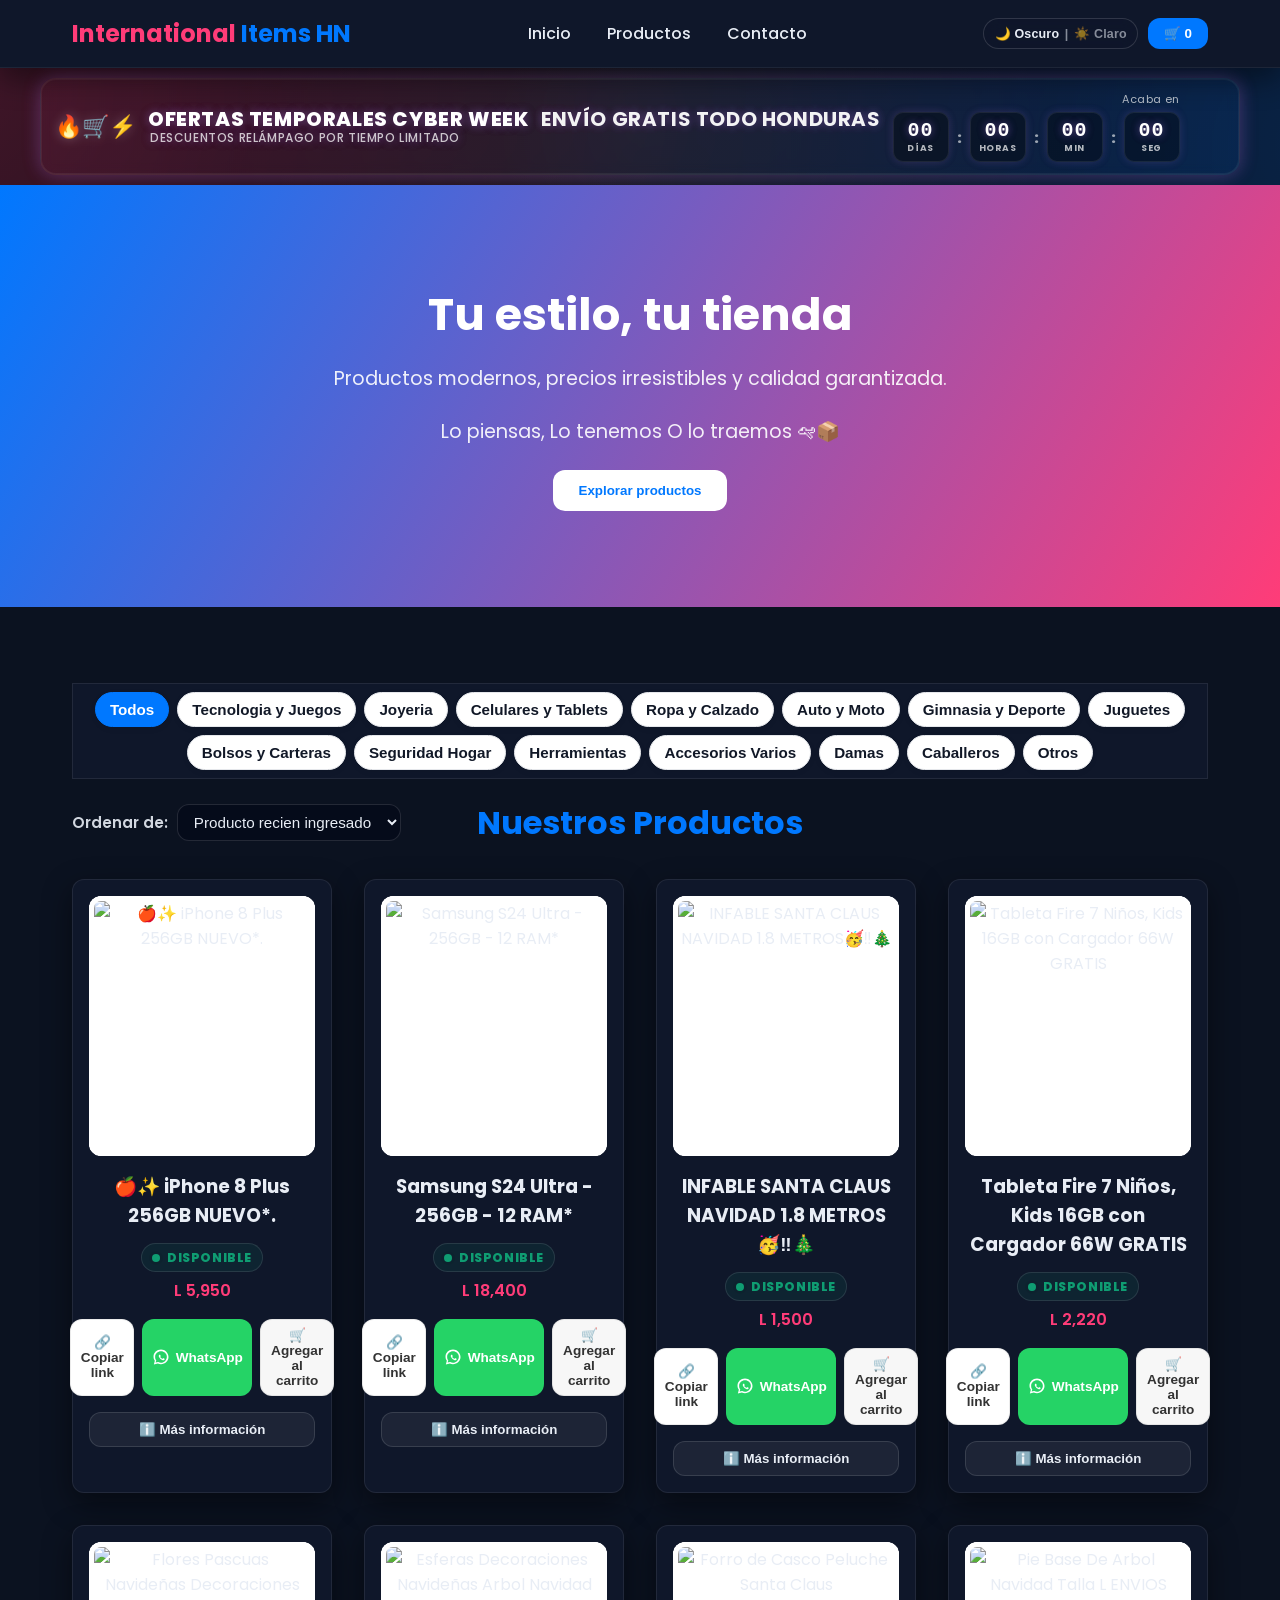
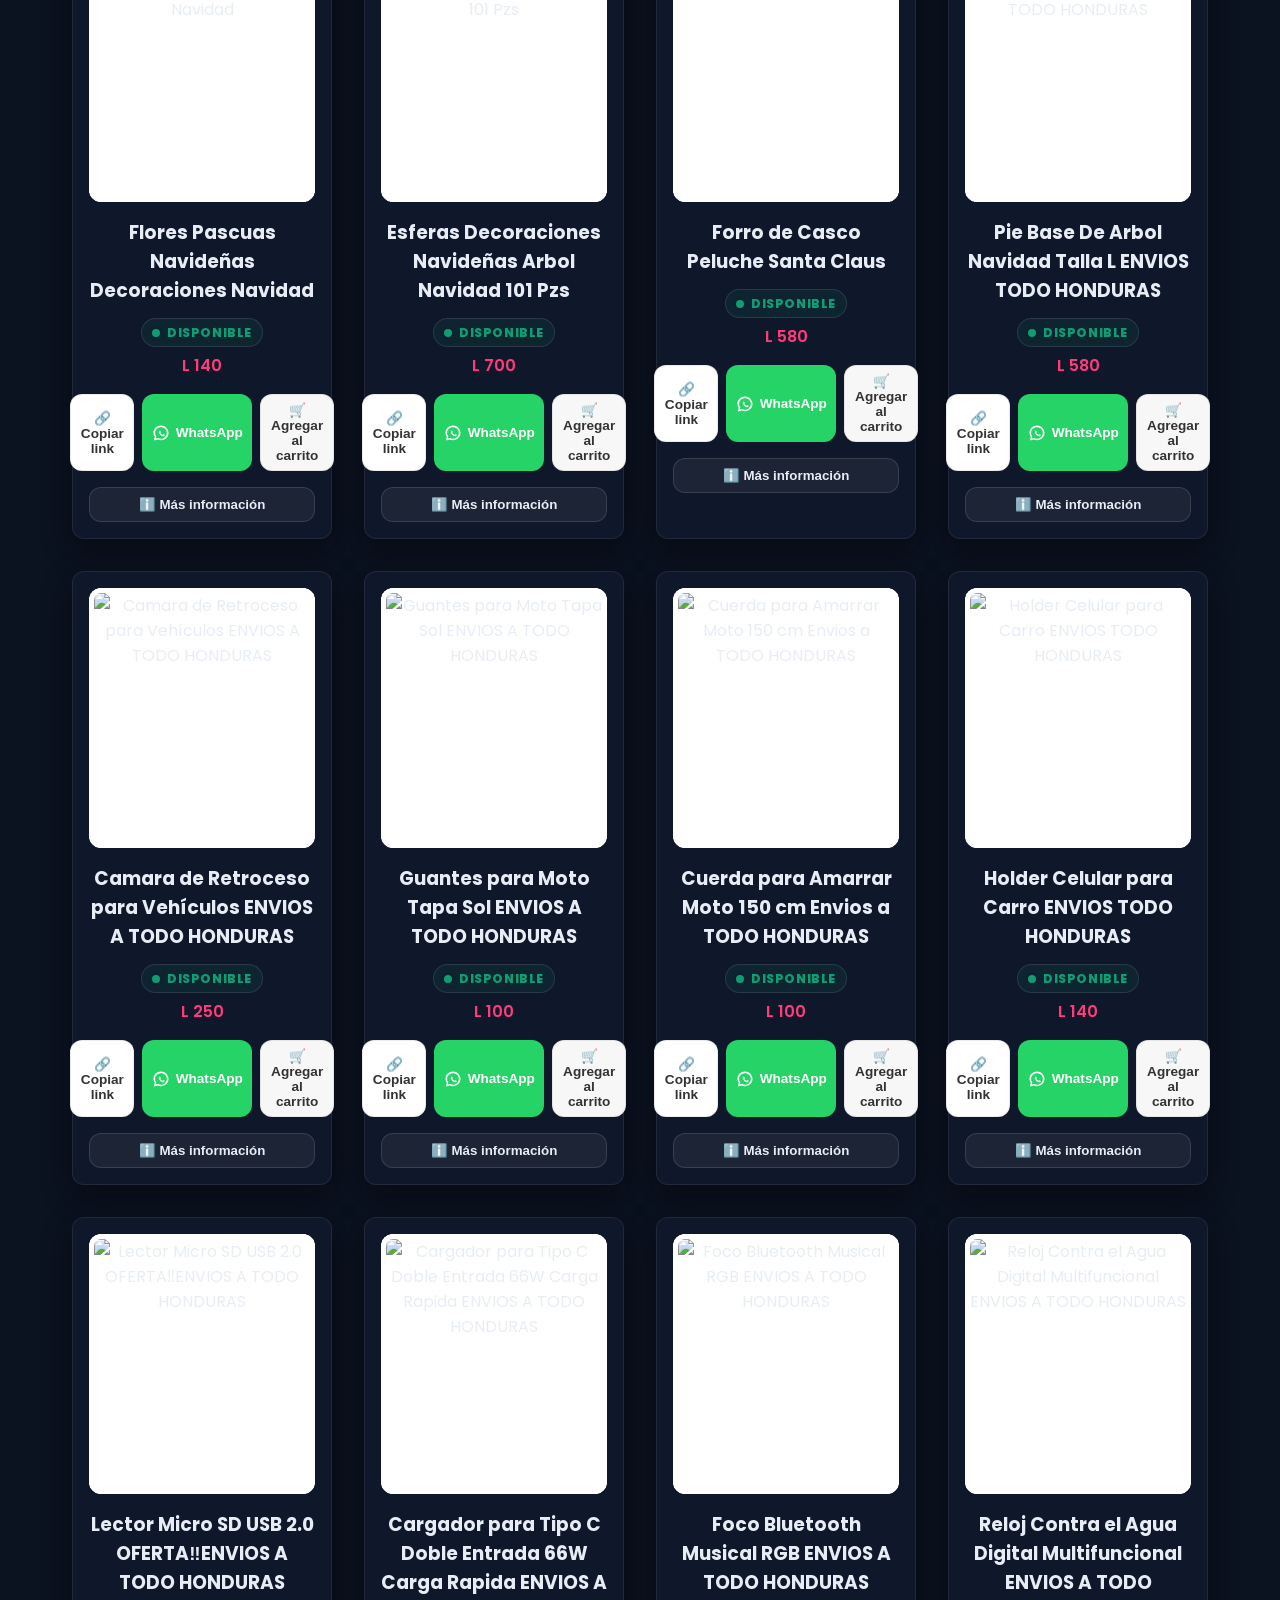
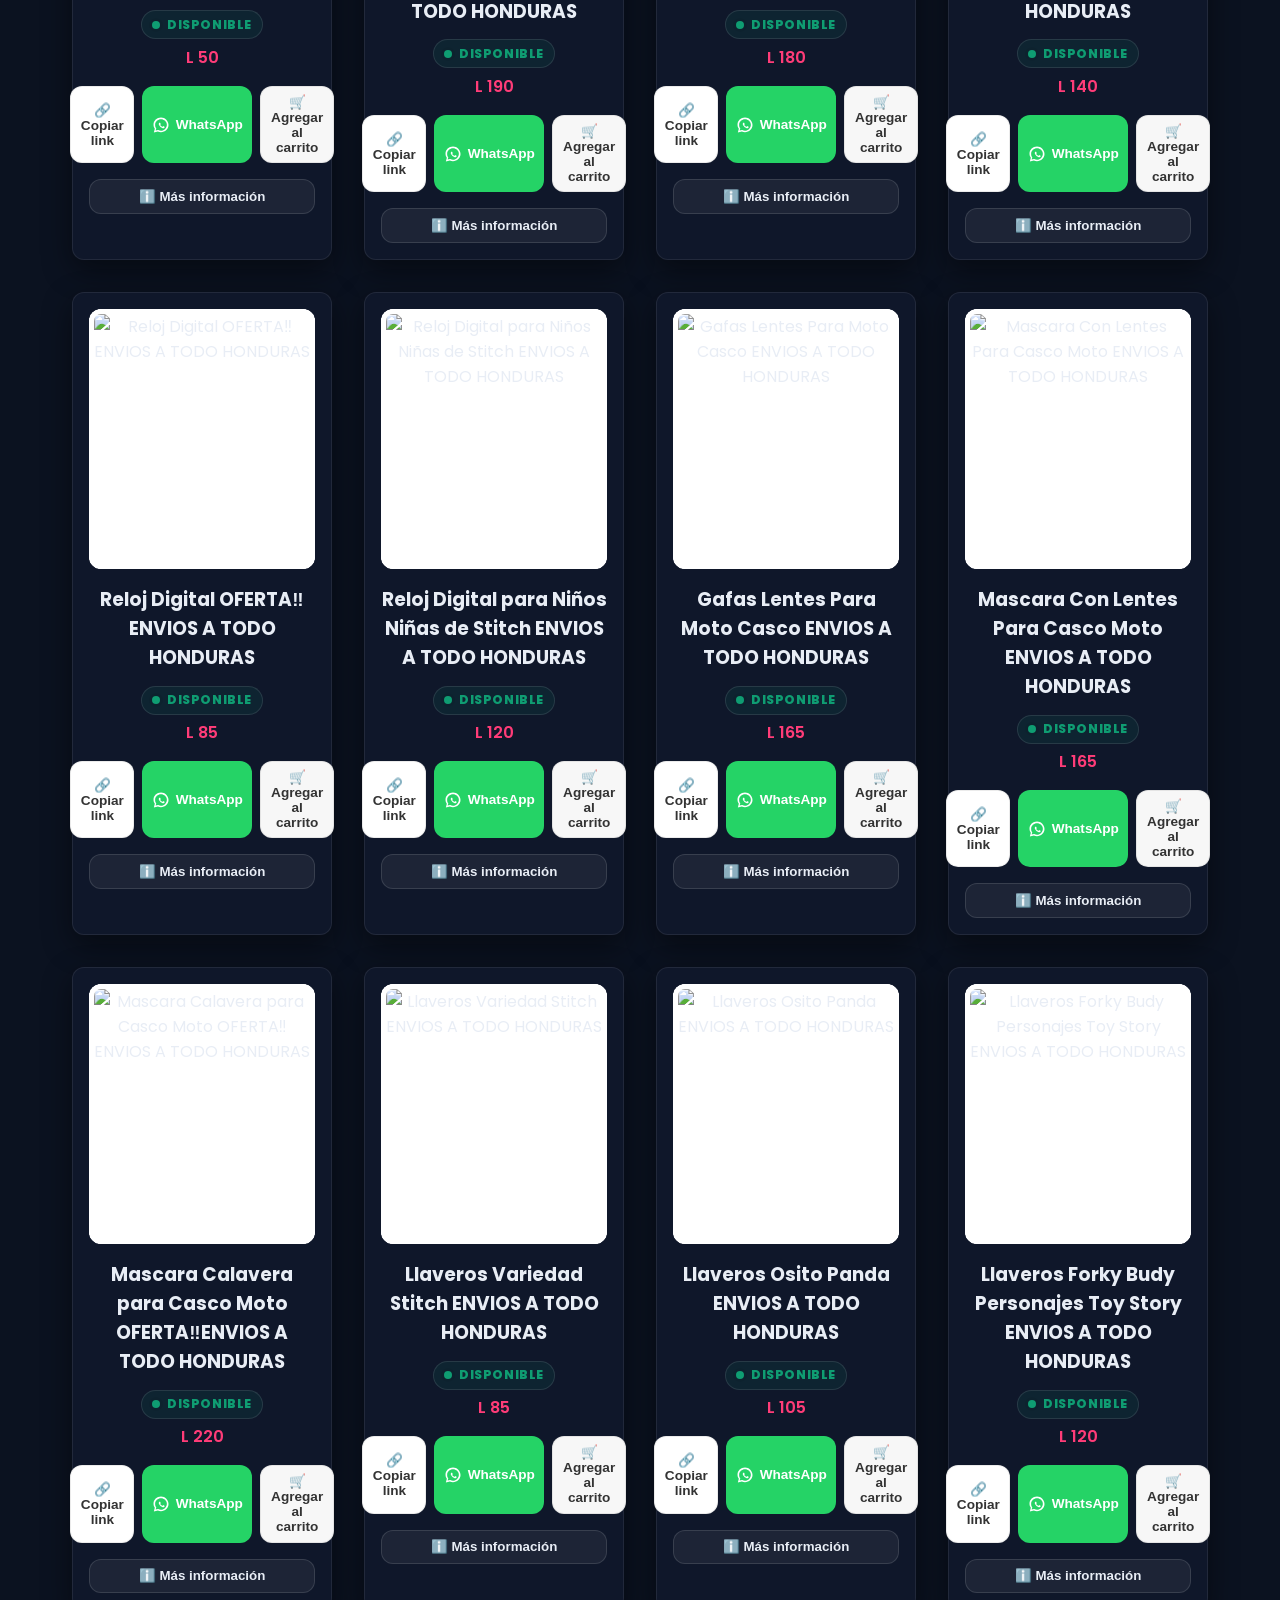
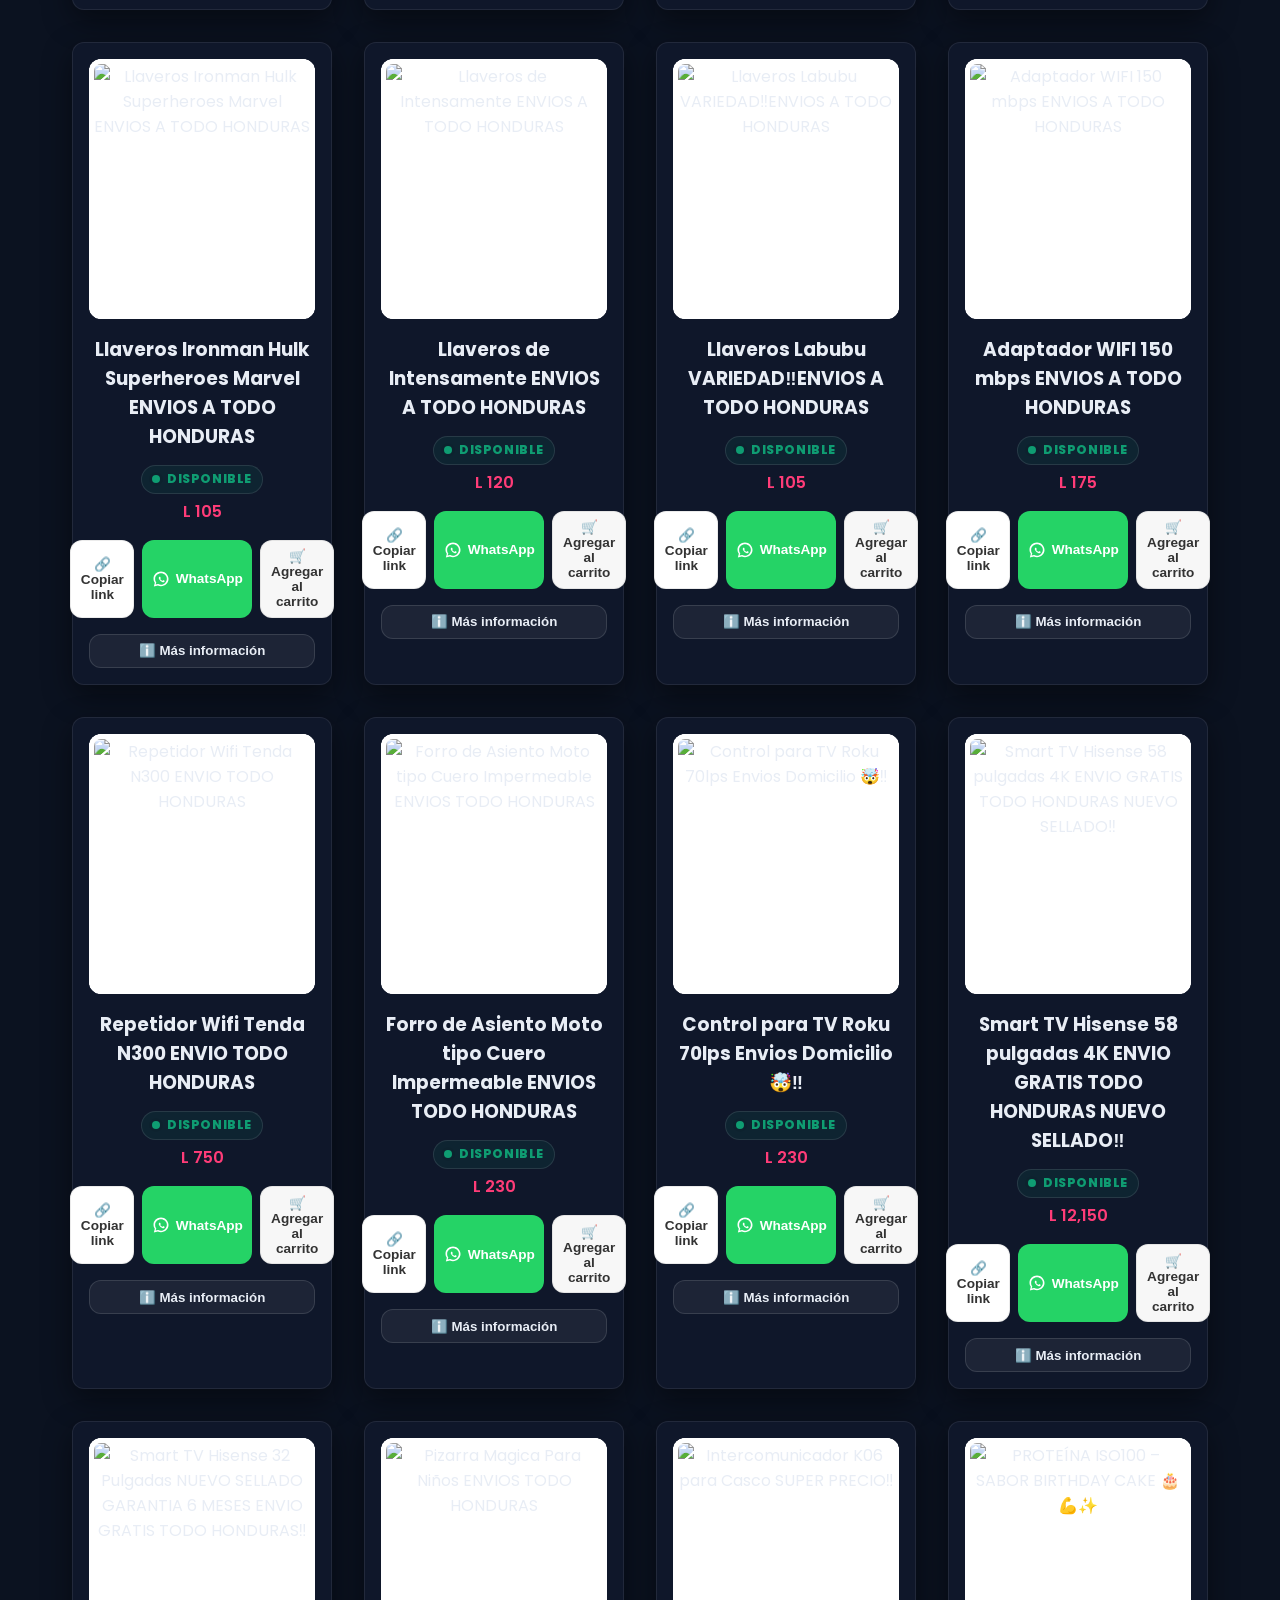
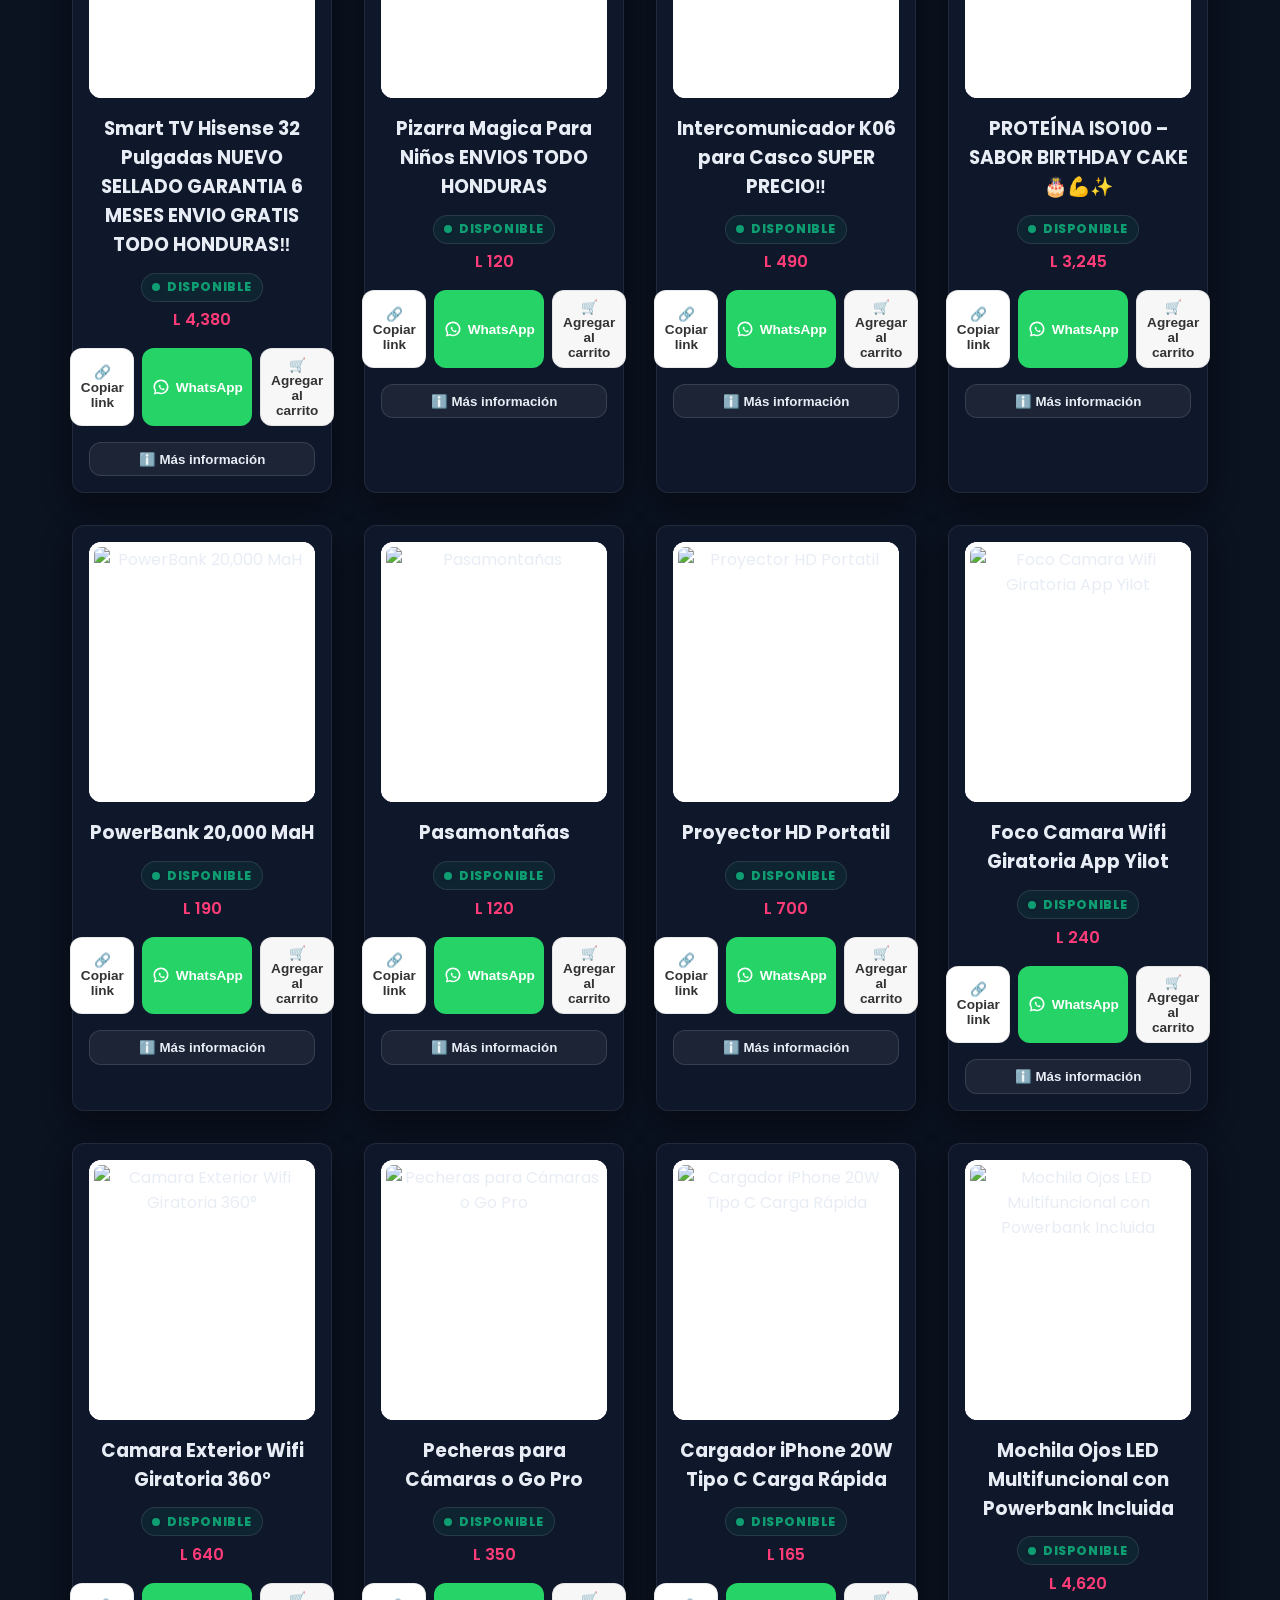
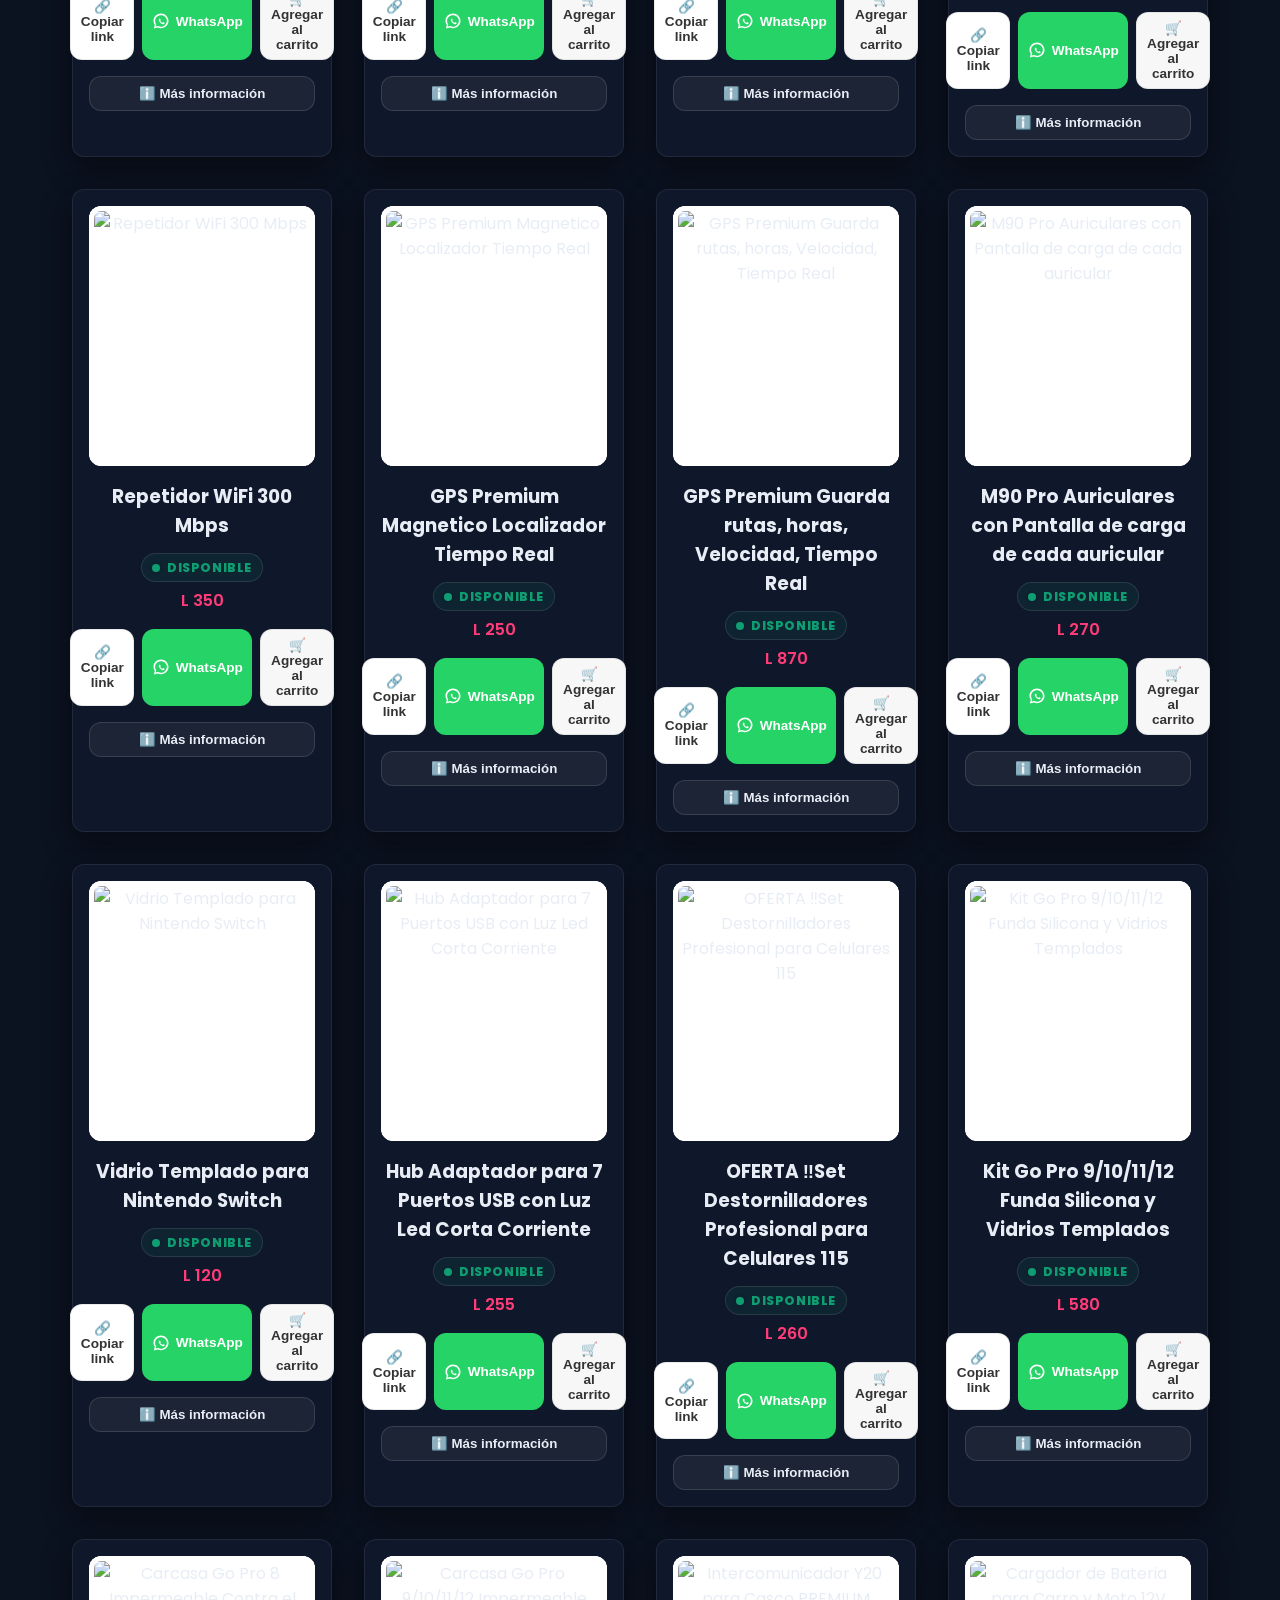
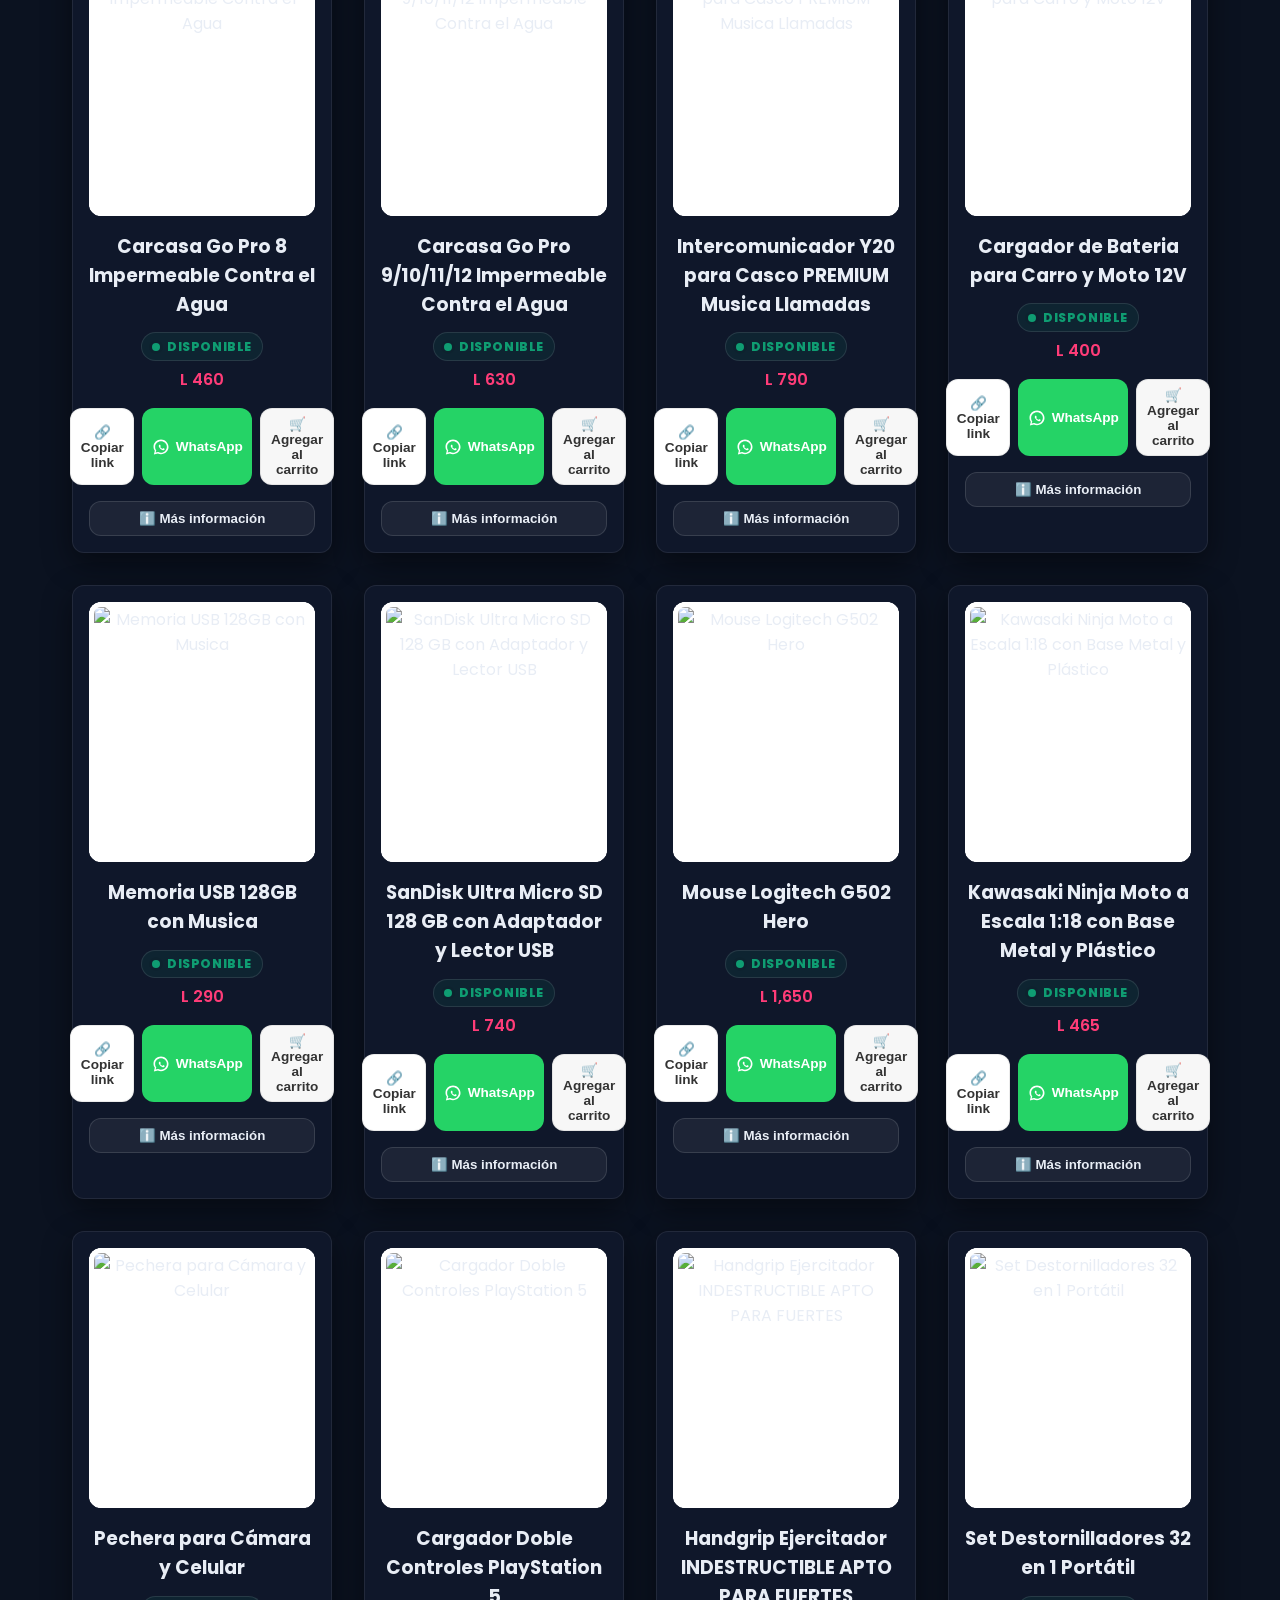
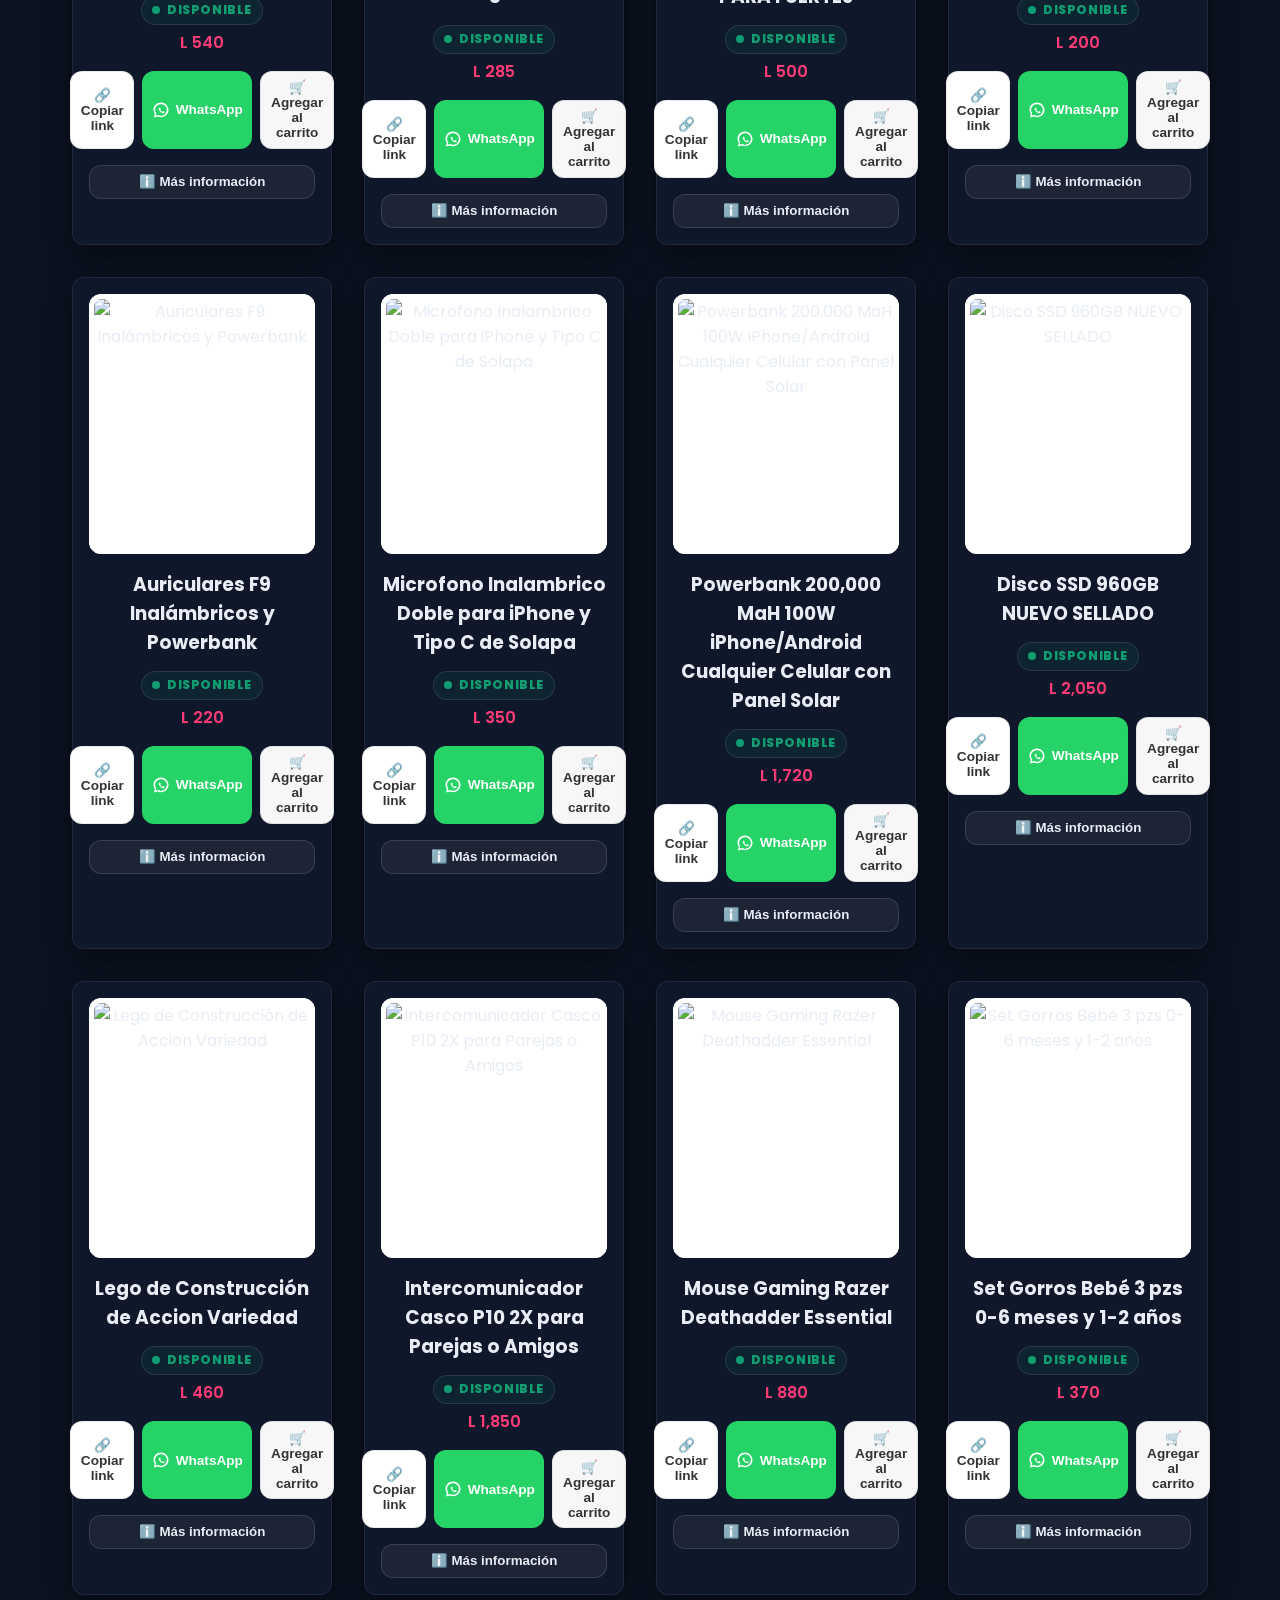
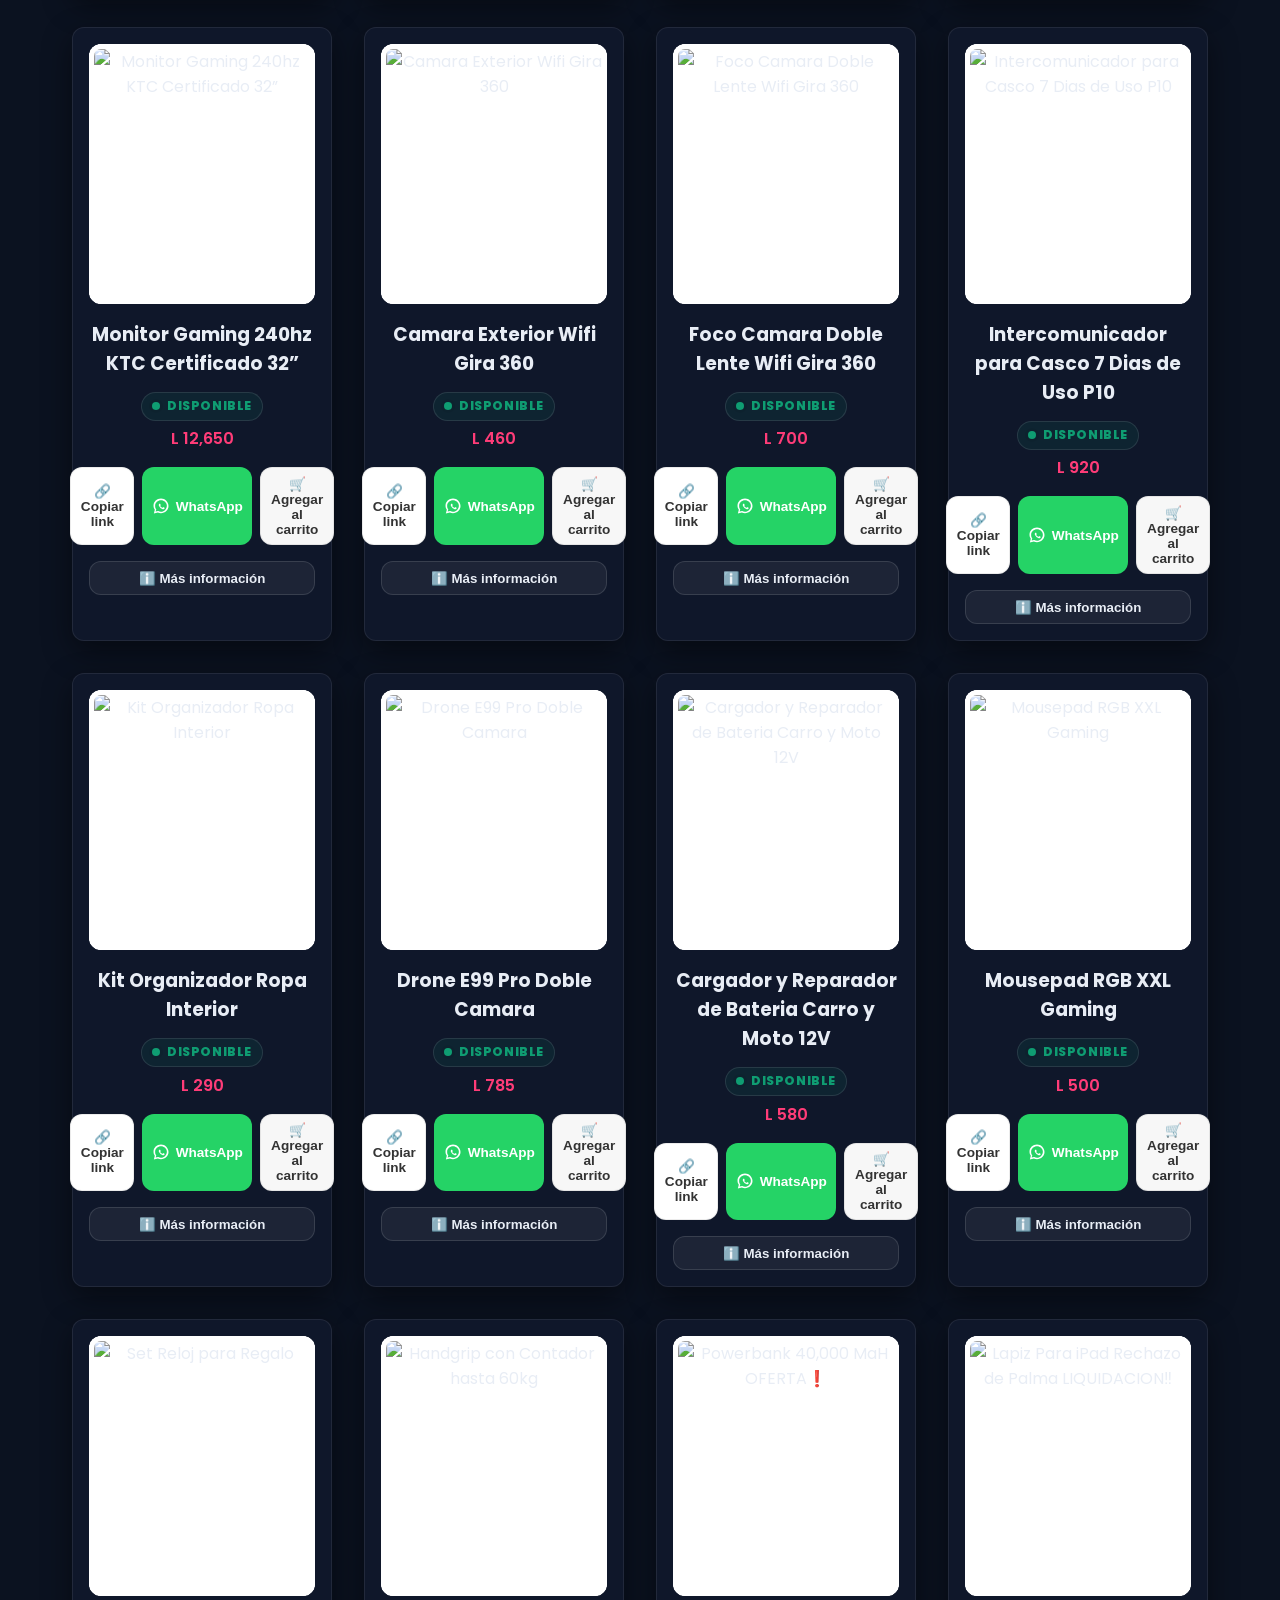
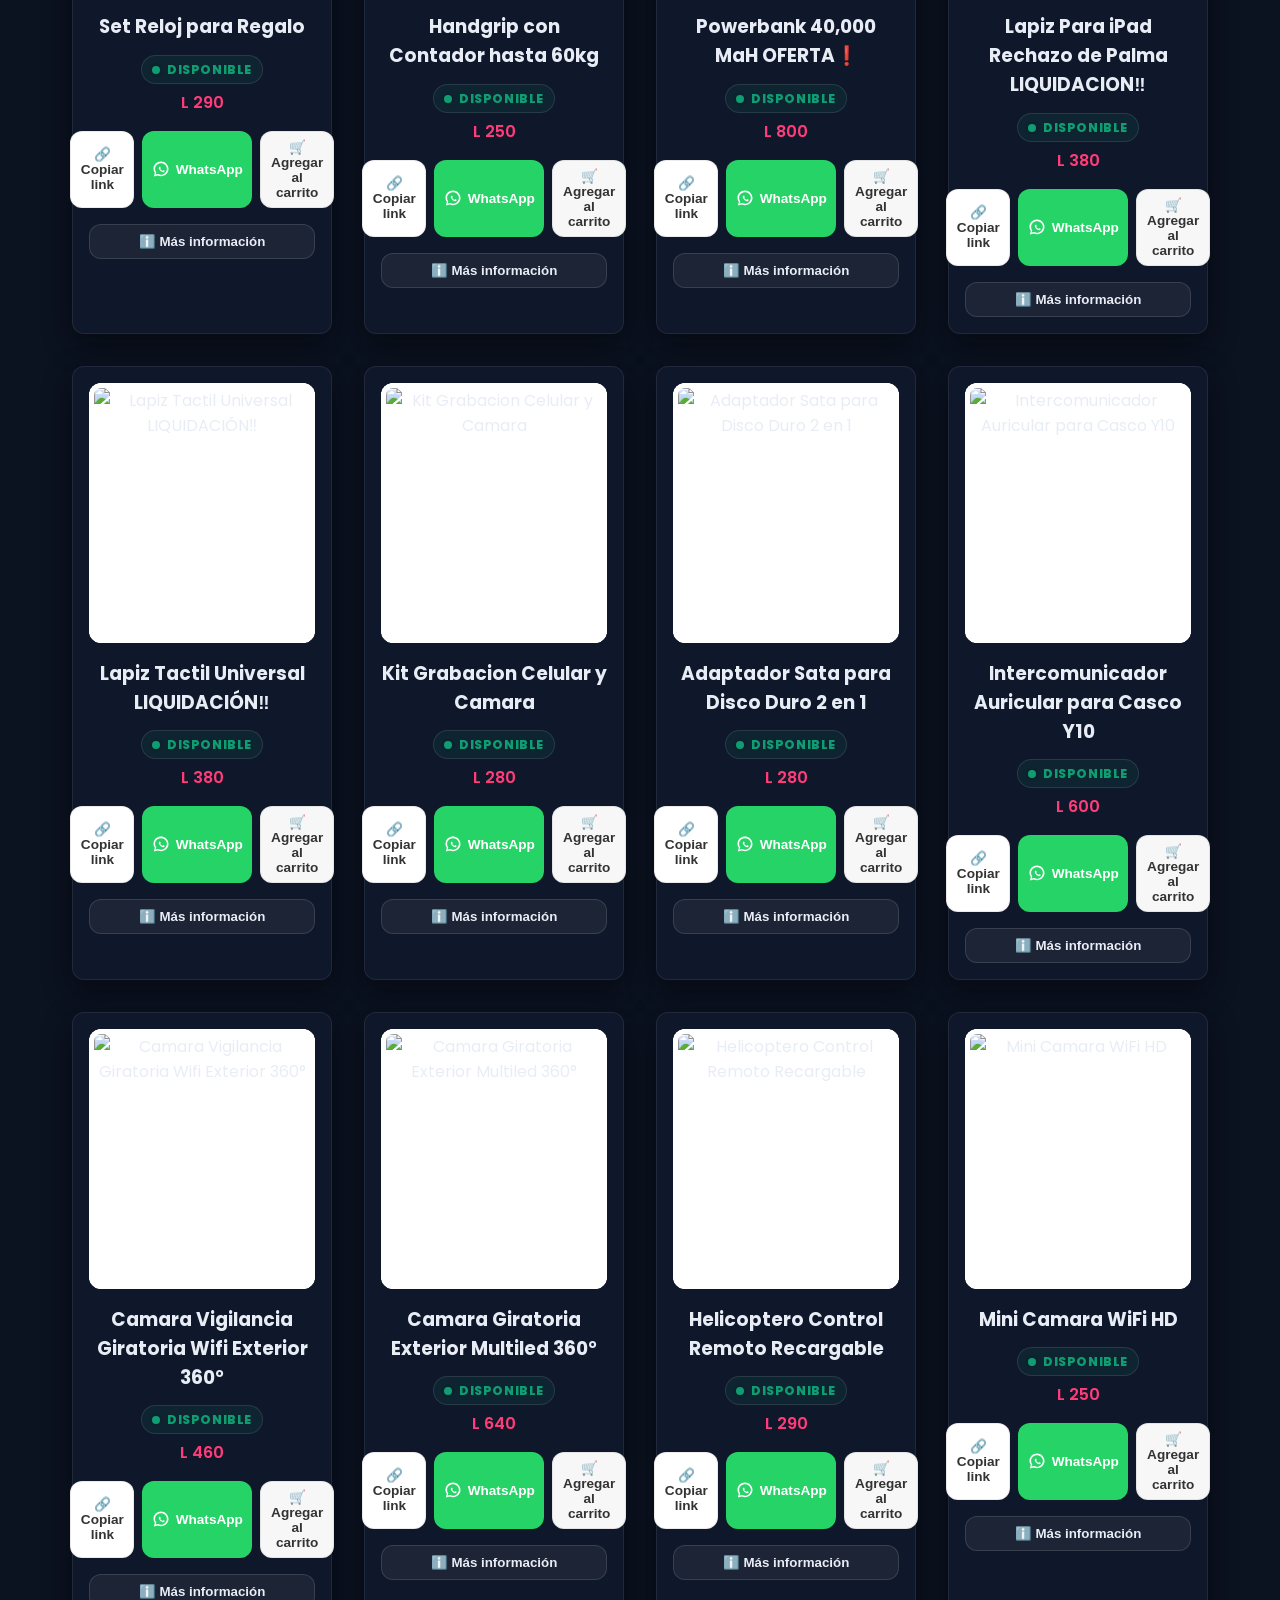
==== index.html @ 550b18df "Add files via upload" ====
<!DOCTYPE html>
<html lang="es">
<head>
  <meta charset="UTF-8" />
  <meta name="viewport" content="width=device-width, initial-scale=1.0" />
  <title>International Items HN | Catálogo</title>
  <link rel="stylesheet" href="style.css?v=20251220v3" />
  <script defer src="script.js?v=20251220v3"></script>
  <link href="https://fonts.googleapis.com/css2?family=Poppins:wght@400;500;600;700&display=swap" rel="stylesheet">
</head>
<body class="theme-dark">

  <!-- 🔝 NAVBAR -->
  <header class="navbar">
    <div class="nav-container">
      <h1 class="logo"><span>International</span> Items HN</h1>
      <nav class="nav-links">
        <a href="#inicio">Inicio</a>
        <a href="#productos">Productos</a>
        <a href="#contacto">Contacto</a>
      </nav>
      
      <div class="nav-actions">
        <button id="theme-toggle" class="theme-toggle" type="button" aria-label="Cambiar tema">
          <span class="t-dark is-active">🌙 Oscuro</span>
          <span class="t-sep">|</span>
          <span class="t-light">☀️ Claro</span>
        </button>
        <button id="cart-btn" class="cart-btn">🛒 <span id="cart-count">0</span></button>
      </div>

    </div>
  </header>

<!-- ⚡ OFERTAS CYBER WEEK (BANNER PRO) -->
<section class="cyber-week-banner" aria-live="polite">
  <div class="cyber-week-inner">
    
    <div class="cyber-left">
      <div class="cyber-badge">🔥🛒⚡</div>
      <div class="cyber-title">
  OFERTAS TEMPORALES CYBER WEEK 
  <span class="cyber-title-sub">ENVÍO GRATIS TODO HONDURAS</span>
      <div class="cyber-subtitle">Descuentos relámpago por tiempo limitado</div>
    </div>

    <div class="cyber-right">
      <div class="cyber-label">Acaba en</div>
      <div class="cyber-digital" id="cyber-countdown">
        <div class="cyber-unit">
          <span class="cyber-num" id="cw-days">06</span>
          <span class="cyber-text">DÍAS</span>
        </div>
        <span class="cyber-sep">:</span>
        <div class="cyber-unit">
          <span class="cyber-num" id="cw-hours">23</span>
          <span class="cyber-text">HORAS</span>
        </div>
        <span class="cyber-sep">:</span>
        <div class="cyber-unit">
          <span class="cyber-num" id="cw-mins">00</span>
          <span class="cyber-text">MIN</span>
        </div>
        <span class="cyber-sep">:</span>
        <div class="cyber-unit">
          <span class="cyber-num" id="cw-secs">00</span>
          <span class="cyber-text">SEG</span>
        </div>
      </div>
    </div>

  </div>
</section>

  <!-- 🦋 HERO -->
  <section class="hero" id="inicio">
    <div class="hero-content">
      <h2>Tu estilo, tu tienda</h2>
      <p>Productos modernos, precios irresistibles y calidad garantizada.</p>
      <p>Lo piensas, Lo tenemos O lo traemos 🛩📦</p>
      <button class="btn-primary scroll-to" data-target="#productos">Explorar productos</button>
    </div>
  </section>

  <!-- 💎 PRODUCTOS -->
  <section class="products" id="productos">
<!-- 🏷️ Categorías -->
<div id="category-bar" class="category-bar"></div>
    <div class="products-header">
      <div class="sort-control">
        <label for="sort-select">Ordenar de:</label>
        <select id="sort-select" aria-label="Ordenar productos">
          <option value="recent" selected>Producto recien ingresado</option>
          <option value="price_asc">de menor a mayor precio</option>
          <option value="az">Ordenar de A - Z</option>
        </select>
      </div>
      <h2 class="section-title">Nuestros Productos</h2>
      <div class="products-header-spacer" aria-hidden="true"></div>
    </div>
    <!-- 🔎 Banner de resultados de búsqueda -->
<div id="search-banner" class="search-banner hidden">
  <span id="search-banner-text"></span>
  <button id="clear-search" class="search-banner-close" aria-label="Quitar filtro">✕</button>
</div>
    <div class="product-grid" id="product-list"></div>
  </section>

  <!-- 🛒 MODAL CARRITO -->
  <div id="cart-modal" class="cart-modal hidden">
    <div class="cart-content">
      <button id="close-cart" class="close-cart">&times;</button>
      <h3>🛍️ Tu Carrito</h3>
      <div id="cart-items"></div>
      <div class="cart-footer">
        <p>Total: <span id="cart-total">L 0</span></p>
        <button class="btn-checkout" id="checkout-btn">Finalizar compra</button>
      </div>
    </div>
  </div>

  <!-- 💳 FORMULARIO DE CHECKOUT -->
  <div id="checkout-modal" class="cart-modal hidden">
    <div class="cart-content">
      <button id="close-checkout" class="close-cart">&times;</button>
      <h3>📦 Datos de envío</h3>

      <p class="checkout-note">
        <strong>NOTA:</strong> ESPERAR ENTRE 2-10 MINUTOS EL COSTO DEL ENVÍO YA QUE ESE COSTO ES INDEPENDIENTE DEL ENTREGADOR EN MOTOCICLETA.<br>
        <strong>SI COMPRAS IGUAL O MÁS DE 2,500 LPS, RECIBES ENVÍO GRATIS</strong> <span class="emoji">😊</span>
      </p>

<form id="checkout-form" novalidate>
  <label>Nombre del cliente*</label>
  <input type="text" name="nombre" required>



  <label>Referencia (ej. frente a hotel Clarion)*</label>
  <input type="text" name="referencia" required>

  <label>Número para llamadas 1*</label>
  <input type="tel" name="telefono1" required>

  <label>Número para llamadas 2 (opcional)</label>
  <input type="tel" name="telefono2">

  <label>Día que desea el envío*</label>
  <select name="dia" required>
    <option value="">Selecciona una opción</option>
    <option value="Hoy">Hoy</option>
    <option value="Mañana">Mañana</option>
    <option value="Otro">Otro (escriba debajo)</option>
  </select>
  <input type="text" name="dia_otro" placeholder="Escriba el día si eligió 'Otro'">

  <label>¿De dónde eres?*</label>
  <select name="ubicacion" required>
    <option value="">Selecciona una ubicación</option>
    <option value="Tegucigalpa">Tegucigalpa</option>
    <option value="Otro departamento">Otro departamento</option>
  </select>


 <label>Vendedor Que te Atendió*</label>
<select name="vendedor_aten" id="vendedor_aten" required>
  <option value="">Selecciona un Vendedor</option>
  <option value="Mayra">Mayra</option>
  <option value="Edith">Edith</option>
  <option value="Rigo">Rigo</option>
  <option value="Otro">Otro</option>
</select>

<!-- 🆕 Campo oculto que se muestra solo si elige “Otro” -->
<input
  type="text"
  name="vendedor_otro"
  id="vendedor_otro"
  placeholder="Escriba el nombre del vendedor"
  style="display: none; margin-top: 8px;"
/>

  
  <label>Dirección de envío*</label>
<select name="direccion_envio" id="direccion_envio" required>
  <option value="">Selecciona tu colonia/sector</option>
</select>

<!-- 📦 Recuadro de costos -->
<div class="shipping-box" id="shipping-box">
  <div class="row"><span>Subtotal productos</span><span id="subtotal-checkout">—</span></div>
  <div class="row"><span>Costo de envío</span><span id="envio-valor">—</span></div>
  <div class="row total"><span>Total a pagar</span><span id="total-checkout">—</span></div>
  <small class="hint">Envío GRATIS a partir de L 2,500.</small>
</div>

  <label>Método de pago*</label>
  <select name="metodo_pago" required>
    <option value="">Selecciona un método</option>
    <option value="Efectivo">💵 Efectivo</option>
    <option value="Transferencia">💳 Transferencia</option>
  </select>

  <button type="submit" class="btn-primary">Enviar pedido</button>
</form>
    </div>
  </div>

  <!-- 📞 CONTACTO -->
  <section class="contact" id="contacto">
    <h2 class="section-title">Contáctanos</h2>
    <form id="contact-form" class="contact-form">
  <input type="text" name="nombre" placeholder="Tu nombre" required>
  <input type="email" name="correo" placeholder="Tu correo" required>
  <textarea name="mensaje" placeholder="Tu mensaje..." required></textarea>
  <button class="btn-primary" type="submit">Enviar mensaje</button>
  <div id="contact-status" style="text-align:center;font-weight:500;margin-top:.5rem;"></div>
</form>
  </section>

  <footer class="footer">
    <p>© 2025 RAUDA Shop — Todos los derechos reservados</p>
  </footer>
 <!-- 🔍 Lightbox con navegación -->
<div id="image-viewer" class="image-viewer hidden">
  <button id="viewer-prev" class="viewer-arrow">❮</button>
  <img id="viewer-img" src="" alt="Vista ampliada">
  <button id="viewer-next" class="viewer-arrow">❯</button>
  <span id="close-viewer">&times;</span>
</div>
  
<!-- 🛒 Botón flotante del carrito -->
<button id="floating-cart" class="floating-cart hidden">
  🛍️ <span id="floating-cart-count">0</span>
</button>

<!-- 🟢 Botón flotante de WhatsApp -->
<a id="floating-whatsapp" class="floating-whatsapp hidden" 
   href="https://wa.me/50496310102?text=estoy%20interesado%20en%20los%20productos" 
   target="_blank" rel="noopener" aria-label="WhatsApp">
   <img src="images/whatsapp-icon.png" alt="WhatsApp" class="wa-icon">
</a>

<!-- 💬 Burbuja animada de WhatsApp -->
<div id="whatsapp-bubble" class="whatsapp-bubble hidden">
  💬 Escríbenos por WhatsApp!!!
</div>


  
<!-- 🔎 Botón flotante de búsqueda -->
<button id="floating-search" class="floating-search hidden" aria-label="Buscar productos">🔎</button>

<!-- 🔍 Modal de búsqueda -->
<div id="search-modal" class="search-modal hidden">
  <div class="search-content" role="dialog" aria-modal="true" aria-labelledby="search-title">
    <button id="close-search-modal" class="close-search" aria-label="Cerrar">×</button>
    <h3 id="search-title">Buscar productos</h3>
    <div class="search-bar">
      <input id="fs-input" type="text" placeholder="Nombre, descripción o precio..." autocomplete="off" />
      <button id="search-confirm" class="btn-search">Buscar</button>
    </div>
    <p class="search-hint">Consejos: prueba “powerbank”, “cámara”, “300”, “L 140”, etc.</p>
  </div>
</div>

<!-- ✅ SDK EmailJS -->
<script src="https://cdn.jsdelivr.net/npm/@emailjs/browser@4/dist/email.min.js"></script>
<script>
  document.addEventListener("DOMContentLoaded", () => {
    if (typeof emailjs === "undefined") { console.error("❌ EmailJS no cargó correctamente"); return; }
    emailjs.init("XwKAz-6miwjRCNBcd");   // ← tu Public Key
  });
</script>

<!-- 🟣 AVISO CENTRAL TEMPORAL -->
<div id="cyber-alert" class="cyber-alert">
  ⚡ OFERTAS TEMPORALES CYBER WEEK — ENVÍOS GRATIS A PARTIR DE 2,500 LPS ⚡
</div>
  

<!-- ℹ️ Modal: Más información del producto -->
<div id="product-info-modal" class="product-info-modal hidden">
  <div class="product-info-content" role="dialog" aria-modal="true" aria-label="Detalles del producto">
    <button id="close-product-info" class="close-product-info" type="button" aria-label="Cerrar">×</button>
    <div id="product-info-body"></div>
  </div>
</div>


<!-- 📌 Barra inferior (móvil): Buscar / WhatsApp / Carrito -->
<div id="mobile-dock" class="mobile-dock" aria-label="Acciones rápidas">
  <button id="dock-search" class="dock-btn" type="button" aria-label="Buscar productos">🔎 Buscar</button>
  <a id="dock-whatsapp" class="dock-btn dock-wa" href="https://wa.me/50496310102?text=estoy%20interesado%20en%20los%20productos" target="_blank" rel="noopener" aria-label="WhatsApp">WhatsApp</a>
  <button id="dock-cart" class="dock-btn dock-cart" type="button" aria-label="Abrir carrito">🛍️ Carrito <span id="dock-cart-count">0</span></button>
</div>

</body>
</html>
---- style.css ----
:root {
  --primary: #0078ff;
  --secondary: #ff3c78;
  --bg: #f8fafc;
  --text: #222;
  --radius: 12px;
  --shadow: 0 8px 20px rgba(0,0,0,0.08);
}

* {
  box-sizing: border-box;
  margin: 0;
  padding: 0;
}

body {
  font-family: 'Poppins', sans-serif;
  background: var(--bg);
  color: var(--text);
  scroll-behavior: smooth;
}

/* === NAVBAR === */
.navbar {
  background: #fff;
  box-shadow: var(--shadow);
  position: sticky;
  top: 0;
  z-index: 1000;
}

.nav-container {
  max-width: 1200px;
  margin: auto;
  display: flex;
  justify-content: space-between;
  align-items: center;
  padding: 1rem 2rem;
}

.logo {
  font-weight: 700;
  font-size: 1.5rem;
  color: var(--primary);
}

.logo span {
  color: var(--secondary);
}

.nav-links a {
  margin: 0 1rem;
  text-decoration: none;
  color: var(--text);
  font-weight: 500;
  transition: color 0.3s;
}

.nav-links a:hover {
  color: var(--primary);
}

.cart-btn {
  background: var(--primary);
  color: #fff;
  border: none;
  border-radius: var(--radius);
  padding: 0.5rem 1rem;
  cursor: pointer;
  font-weight: 600;
  transition: background 0.3s;
}

.cart-btn:hover {
  background: var(--secondary);
}

/* === HERO === */
.hero {
  background: linear-gradient(120deg, var(--primary), var(--secondary));
  color: #fff;
  text-align: center;
  padding: 6rem 1rem;
}

.hero-content h2 {
  font-size: 2.8rem;
  margin-bottom: 1rem;
  animation: fadeInDown 0.8s ease;
}

.hero-content p {
  font-size: 1.2rem;
  margin-bottom: 1.5rem;
  opacity: 0.9;
}

.btn-primary {
  background: #fff;
  color: var(--primary);
  border: none;
  padding: 0.8rem 1.6rem;
  border-radius: var(--radius);
  font-weight: 600;
  cursor: pointer;
  transition: transform 0.2s, box-shadow 0.2s;
}

.btn-primary:hover {
  transform: scale(1.05);
  box-shadow: var(--shadow);
}

/* === PRODUCTOS === */
.products {
  max-width: 1200px;
  margin: auto;
  padding: 4rem 2rem;
}

.section-title {
  text-align: center;
  font-size: 2rem;
  margin-bottom: 2rem;
  color: var(--primary);
}

/* === ORDENAR PRODUCTOS (LIST BOX) === */
.products-header{
  display: grid;
  grid-template-columns: 1fr auto 1fr;
  align-items: center;
  gap: 1rem;
  margin-bottom: 2rem;
}

.products-header .section-title{
  margin-bottom: 0;
}

.sort-control{
  justify-self: start;
  display: flex;
  align-items: center;
  gap: .55rem;
  font-weight: 600;
}

.sort-control label{
  font-size: .95rem;
  opacity: .9;
}

.sort-control select{
  padding: 8px 12px;
  border-radius: 12px;
  border: 1px solid rgba(0,0,0,0.18);
  font-size: .95rem;
  cursor: pointer;
}

@media (max-width: 700px){
  .products-header{
    grid-template-columns: 1fr;
    justify-items: center;
    margin-bottom: 1.25rem;
  }
  .sort-control{
    justify-self: center;
  }
}




.product-grid {
  display: grid;
  grid-template-columns: repeat(auto-fit, minmax(250px, 1fr));
  gap: 2rem;
}

.product {
  background: #fff;
  border-radius: var(--radius);
  box-shadow: var(--shadow);
  text-align: center;
  padding: 1rem;
  transition: transform 0.3s;
}

.product:hover {
  transform: translateY(-5px);
}

.product img {
  width: 100%;
  height: 250px; /* 🔹 un poco más grande en PC */
  object-fit: contain; /* 🔹 muestra la imagen completa */
  border-radius: var(--radius);
  background-color: #fff;
  padding: 5px;
  transition: transform 0.3s ease;
  cursor: zoom-in; /* 🔍 indica que se puede ampliar */
}

.product:hover img {
  transform: scale(1.03);
}

/* En pantallas pequeñas (celular), mantiene altura más compacta */
@media (max-width: 600px) {
  .product img {
    height: 220px;
  }
}



.product h3 {
  margin: 1rem 0 0.5rem;
}

.price {
  color: var(--secondary);
  font-weight: 600;
  margin-bottom: 1rem;
}

/* === DESCRIPCIÓN DE PRODUCTO === */
.product .description {
  list-style: none;
  padding: 0;
  margin: 0.5rem 0 1rem;
  text-align: left;
}

.product .description li {
  font-size: 0.9rem;
  color: var(--text);
  line-height: 1.4;
  margin-bottom: 0.3rem;
  padding-left: 1.2rem;
  position: relative;
}

.product .description li::before {
  content: "•";
  position: absolute;
  left: 0;
  color: var(--secondary);
  font-weight: bold;
}

/* === BOTÓN AGREGAR === */
.add-btn {
  background: var(--primary);
  color: white;
  border: none;
  border-radius: var(--radius);
  padding: 0.6rem 1.2rem;
  cursor: pointer;
  font-weight: 600;
}

.add-btn:hover {
  background: var(--secondary);
}

/* === CARRITO === */
.cart-modal {
  position: fixed;
  top: 0; left: 0;
  width: 100%; height: 100%;
  background: rgba(0,0,0,0.6);
  display: flex;
  align-items: center;
  justify-content: center;
  transition: opacity 0.3s;
}

.cart-modal.hidden {
  display: none;
}

.cart-content {
  background: white;
  width: 400px;
  max-height: 80vh;
  overflow-y: auto;
  padding: 1.5rem;
  border-radius: var(--radius);
  box-shadow: var(--shadow);
  position: relative;
}

.close-cart {
  position: absolute;
  top: 1rem;
  right: 1rem;
  background: none;
  border: none;
  font-size: 1.5rem;
  cursor: pointer;
}

.cart-footer {
  margin-top: 1.5rem;
  display: flex;
  justify-content: space-between;
  align-items: center;
}

.btn-checkout {
  background: var(--secondary);
  color: white;
  border: none;
  border-radius: var(--radius);
  padding: 0.7rem 1.3rem;
  cursor: pointer;
  font-weight: 600;
}

/* === DISEÑO DE LOS ITEMS EN EL CARRITO === */
.cart-item {
  display: flex;
  justify-content: space-between;
  align-items: center;
  background: #f8fafc;
  border-radius: 10px;
  padding: 0.7rem 1rem;
  margin-bottom: 0.8rem;
}

.cart-item-info p {
  margin: 0;
}

.cart-item-actions {
  display: flex;
  align-items: center;
  gap: 6px;
}

.cart-item-actions button {
  background: var(--primary);
  color: white;
  border: none;
  border-radius: 6px;
  padding: 0.3rem 0.6rem;
  font-weight: bold;
  cursor: pointer;
  transition: background 0.3s;
}

.cart-item-actions button:hover {
  background: var(--secondary);
}

.cart-item-actions button.remove {
  background: var(--secondary);
}

.cart-item-actions input {
  width: 45px;
  text-align: center;
  border: 1px solid #ccc;
  border-radius: 6px;
  padding: 0.2rem;
}


/* === CONTACTO === */
.contact {
  background: #fff;
  padding: 4rem 2rem;
  text-align: center;
}

.contact-form {
  display: flex;
  flex-direction: column;
  max-width: 500px;
  margin: 1rem auto;
  gap: 1rem;
}

.contact-form input, .contact-form textarea {
  padding: 0.8rem;
  border: 1px solid #ccc;
  border-radius: var(--radius);
  font-size: 1rem;
}

/* === FOOTER === */
.footer {
  background: #111;
  color: #fff;
  text-align: center;
  padding: 2rem;
}

.footer .social a {
  color: #fff;
  margin: 0 0.5rem;
  text-decoration: none;
  transition: color 0.2s;
}

.footer .social a:hover {
  color: var(--secondary);
}

@keyframes fadeInDown {
  from { opacity: 0; transform: translateY(-20px); }
  to { opacity: 1; transform: translateY(0); }
}

/* === TOAST — SIEMPRE ENCIMA DE TODO (VERSIÓN MEJORADA) === */
.toast-msg {
  position: fixed;
  top: 50%;
  left: 50%;
  transform: translate(-50%, -50%) scale(1);
  background: rgba(0, 0, 0, 0.9);
  color: #fff;
  padding: 18px 26px;
  border-radius: 12px;
  font-size: 16px;
  font-weight: 500;
  text-align: center;
  max-width: 90%; /* ✅ evita que se salga en pantallas pequeñas */
  line-height: 1.4; /* ✅ mejora legibilidad */
  white-space: pre-wrap; /* ✅ permite saltos de línea y texto largo */
  word-wrap: break-word; /* ✅ corta texto si es muy largo */
  box-shadow: 0 0 20px rgba(0, 0, 0, 0.4);
  opacity: 0;
  pointer-events: none;
  transition: opacity 0.3s ease, transform 0.3s ease;
  z-index: 999999999 !important;
}

.toast-msg.show {
  opacity: 1;
  transform: translate(-50%, -50%) scale(1.05);
}


/* 🔹 aseguramos que el fondo borroso quede debajo */
body.modal-open::after {
  z-index: 9998 !important;
}




/* === CHECKOUT MODAL === */
.checkout-note {
  background: #fff7d1;
  padding: 1rem;
  border-left: 5px solid #ffb400;
  border-radius: 10px;
  font-size: 0.95rem;
  margin-bottom: 1rem;
  text-align: center;
  color: #333;
  animation: fadeIn 1s ease;
}

.checkout-note .emoji {
  display: inline-block;
  animation: bounce 1.2s infinite;
}

#checkout-form {
  display: flex;
  flex-direction: column;
  gap: 0.8rem;
}

#checkout-form label {
  font-weight: 500;
  margin-top: 0.3rem;
}

#checkout-form input,
#checkout-form select {
  padding: 0.6rem 0.8rem;
  border: 1px solid #ccc;
  border-radius: var(--radius);
  font-size: 0.95rem;
}

#checkout-form button {
  margin-top: 1rem;
}

@keyframes bounce {
  0%,100% { transform: translateY(0); }
  50% { transform: translateY(-5px); }
}
@keyframes fadeIn {
  from { opacity: 0; }
  to { opacity: 1; }
}

/* === LIGHTBOX (visor de imagen ampliada) === */
.image-viewer {
  position: fixed;
  top: 0; left: 0;
  width: 100%; height: 100%;
  background: rgba(0, 0, 0, 0.9);
  display: flex;
  align-items: center;
  justify-content: center;
  z-index: 3000;
  transition: opacity 0.3s;
}

.image-viewer.hidden {
  display: none;
}

.image-viewer img {
  max-width: 90%;
  max-height: 90%;
  border-radius: 10px;
  box-shadow: 0 0 25px rgba(255,255,255,0.3);
  animation: zoomIn 0.3s ease;
}

#close-viewer {
  position: absolute;
  top: 20px;
  right: 30px;
  color: #fff;
  font-size: 2rem;
  cursor: pointer;
  user-select: none;
}

@keyframes zoomIn {
  from { transform: scale(0.8); opacity: 0; }
  to { transform: scale(1); opacity: 1; }
}

/* === SLIDER DE PRODUCTOS === */
.slider {
  position: relative;
  width: 100%;
  height: 250px;
  overflow: hidden;
  border-radius: var(--radius);
  background: #fff;
}

.slide {
  width: 100%;
  height: 100%;
  object-fit: contain;
  position: absolute;
  top: 0;
  left: 0;
  opacity: 0;
  transition: opacity 0.8s ease;
  cursor: zoom-in;
}

.slide.active {
  opacity: 1;
  z-index: 1;
}

.slider button.prev,
.slider button.next {
  position: absolute;
  top: 50%;
  transform: translateY(-50%);
  background: rgba(0,0,0,0.5);
  color: white;
  border: none;
  padding: 0.5rem 0.8rem;
  font-size: 1.2rem;
  cursor: pointer;
  border-radius: 50%;
  user-select: none;
  transition: background 0.2s;
}

.slider button.prev:hover,
.slider button.next:hover {
  background: rgba(0,0,0,0.8);
}

.slider button.prev { left: 10px; }
.slider button.next { right: 10px; }

@media (max-width: 600px) {
  .slider {
    height: 220px;
  }
}

/********* SLIDER MULTI-IMAGEN **********/
.slider {
  position: relative;
  width: 100%;
  height: 260px;
  overflow: hidden;
  border-radius: var(--radius);
  background: #fff;
}

.slides-container {
  position: relative;
  width: 100%;
  height: 100%;
}

.slide {
  position: absolute;
  top: 0;
  left: 0;
  width: 100%;
  height: 100%;
  object-fit: contain;
  opacity: 0;
  transition: opacity 0.6s ease;
}

.slide.active {
  opacity: 1;
  z-index: 2;
}

.slider button.prev,
.slider button.next {
  position: absolute;
  top: 50%;
  transform: translateY(-50%);
  background: rgba(0,0,0,0.4);
  color: #fff;
  border: none;
  padding: 0.5rem 0.8rem;
  border-radius: 50%;
  cursor: pointer;
  z-index: 3;
  transition: background 0.3s;
  display: none; /* las mostramos por JS */
}

.slider button.prev:hover,
.slider button.next:hover {
  background: rgba(0,0,0,0.7);
}

.slider button.prev { left: 10px; }
.slider button.next { right: 10px; }

@media (max-width: 600px) {
  .slider {
    height: 220px;
  }
}

/* === FLECHAS EN VISOR AMPLIADO === */
.viewer-arrow {
  position: absolute;
  top: 50%;
  transform: translateY(-50%);
  background: rgba(0, 0, 0, 0.5);
  color: #fff;
  border: none;
  font-size: 2rem;
  border-radius: 50%;
  padding: 0.4rem 0.8rem;
  cursor: pointer;
  z-index: 4001;
  transition: background 0.3s;
  user-select: none;
}

.viewer-arrow:hover {
  background: rgba(0, 0, 0, 0.8);
}

#viewer-prev { left: 30px; }
#viewer-next { right: 30px; }

@media (max-width: 600px) {
  .viewer-arrow {
    font-size: 1.6rem;
    padding: 0.3rem 0.6rem;
  }
}

/* === FIX COMPLETO para Android / iPhone === */

/* Fuerza al carrito y modales a estar siempre encima */
#cart-modal,
#checkout-modal,
#image-viewer {
  position: fixed !important;
  z-index: 9999 !important;
  inset: 0;
}

/* Fondo del carrito */
#cart-modal {
  background-color: rgba(255, 255, 255, 0.97);
  backdrop-filter: blur(4px);
}

/* Asegura que los sliders y productos NUNCA se sobrepongan */
.product,
.slider,
.product * {
  position: relative !important;
  z-index: auto !important;
  transform: none !important;
}

/* Prevenir que animaciones o transiciones de los slides creen nuevas capas */
.slide {
  will-change: opacity;
  transform: none !important;
}

/* === FIX Android flotante + ajuste de desplazamiento === */
html, body {
  overflow-x: hidden;
  -webkit-overflow-scrolling: touch;
}

body.modal-open {
  overflow: hidden !important;
}

#cart-modal .cart-content {
  margin-top: 0 !important;
  transform: translateY(0) !important;
}

/* Fondo oscuro suave cuando el carrito esté abierto */
body.modal-open::after {
  content: "";
  position: fixed;
  inset: 0;
  background: rgba(0, 0, 0, 0.35);
  backdrop-filter: blur(3px);
  z-index: 9998;
}

/* === FIX FINAL SLIDER AUTO === */
.slider .slide {
  opacity: 0 !important;
  position: absolute !important;
  top: 0;
  left: 0;
  width: 100%;
  height: 100%;
  object-fit: contain;
  transition: opacity 0.8s ease-in-out;
  z-index: 1;
}

.slider .slide.active {
  opacity: 1 !important;
  z-index: 2 !important;
}

/* === BOTÓN FLOTANTE DE CARRITO === */
.floating-cart {
  position: fixed;
  bottom: 20px;
  right: 20px;
  background: var(--secondary);
  color: #fff;
  border: none;
  border-radius: 50%;
  width: 65px;
  height: 65px;
  font-size: 1.6rem;
  box-shadow: 0 5px 15px rgba(0,0,0,0.25);
  cursor: grab; /* 🔹 se verá movible */
  z-index: 10000;
  display: flex;
  align-items: center;
  justify-content: center;
  transition: transform 0.2s ease, background 0.3s ease, opacity 0.4s ease, bottom 0.4s ease;
  user-select: none; /* 🔹 evita seleccionar texto al arrastrar */
  touch-action: none; /* 🔹 esencial para Android/iPhone */
  -webkit-tap-highlight-color: transparent; /* 🔹 quita el flash azul de iPhone */
  opacity: 0;
  pointer-events: none;
}


.floating-cart:not(.hidden) {
  opacity: 1;
  pointer-events: all;
}

.floating-cart:active {
  cursor: grabbing;
  transform: scale(0.95);
}

/* 🔹 Contador del carrito sobre el botón */
.floating-cart span {
  position: absolute;
  top: 6px;
  right: 9px;
  background: #fff;
  color: var(--secondary);
  border-radius: 50%;
  padding: 2px 6px;
  font-size: 0.75rem;
  font-weight: 700;
  box-shadow: 0 2px 5px rgba(0,0,0,0.3);
}

/* 🔹 Aparición con animación suave */
@keyframes fadeUp {
  from {
    opacity: 0;
    transform: translateY(20px);
  }
  to {
    opacity: 1;
    transform: translateY(0);
  }
}

.floating-cart.show {
  animation: fadeUp 0.4s ease forwards;
}

/* === LIMITES Y FIJACIÓN SEGURA EN MÓVIL === */
html, body {
  overflow-x: hidden;
  -webkit-overflow-scrolling: touch;
}

body.modal-open {
  overflow: hidden !important;
}

/* === EXTRA: Suavidad visual al abrir modales === */
.cart-content,
#checkout-modal .cart-content {
  animation: modalSlideIn 0.35s ease;
}

@keyframes modalSlideIn {
  from {
    transform: translateY(40px);
    opacity: 0;
  }
  to {
    transform: translateY(0);
    opacity: 1;
  }
}

#cart-total.highlight {
  animation: flashTotal 0.4s ease;
}

@keyframes flashTotal {
  0% { color: var(--secondary); transform: scale(1.1); }
  100% { color: var(--text); transform: scale(1); }
}

/* 🔹 Rebote visual del contador del carrito */
@keyframes bounceScale {
  0%, 100% { transform: scale(1); }
  50% { transform: scale(1.3); }
}

.floating-cart span.bounce {
  animation: bounceScale 0.3s ease;
}

/* === CAMPOS DEL CHECKOUT (validación + método de pago) === */
#checkout-form select,
#checkout-form input {
  padding: 10px;
  border-radius: 8px;
  border: 1px solid #ccc;
  font-size: 15px;
  background: #fff;
  transition: border 0.2s ease;
}

#checkout-form select:focus,
#checkout-form input:focus {
  border-color: var(--primary);
  outline: none;
}

#checkout-form select[required]:invalid,
#checkout-form input[required]:invalid {
  border: 2px solid #ff3c78; /* rojo suave */
  background: #fff5f7;
}

#checkout-form select[required]:valid,
#checkout-form input[required]:valid {
  border: 1px solid #ccc;
  background: #fff;
}

#checkout-form select {
  cursor: pointer;
}

#checkout-form option[value=""] {
  color: #aaa;
}

/* Pequeña animación si intenta enviar vacío */
@keyframes shake {
  10%, 90% { transform: translateX(-2px); }
  20%, 80% { transform: translateX(4px); }
  30%, 50%, 70% { transform: translateX(-4px); }
  40%, 60% { transform: translateX(4px); }
}

#checkout-form.shake {
  animation: shake 0.4s;
}


/* === 🟢 BOTÓN FLOTANTE DE WHATSAPP (arriba del buscador) === */
.floating-whatsapp {
  position: fixed;
  bottom: 100px;              /* 👈 un poco arriba del botón de búsqueda */
  left: 20px;
  background: #25D366;
  color: #fff;
  border: none;
  border-radius: 50%;
  width: 65px;
  height: 65px;
  font-size: 1.5rem;
  box-shadow: 0 5px 15px rgba(0,0,0,0.25);
  cursor: pointer;
  z-index: 10000;
  display: flex;
  align-items: center;
  justify-content: center;
  transition: transform 0.2s ease, opacity 0.4s ease;
  user-select: none;
  text-decoration: none;
  opacity: 0;
  pointer-events: none;
  -webkit-tap-highlight-color: transparent;
}

.floating-whatsapp:not(.hidden) {
  opacity: 1;
  pointer-events: all;
}

.floating-whatsapp:hover {
  transform: scale(1.05);
}

.floating-whatsapp:active {
  transform: scale(0.95);
}

/* === 🧷 BOTONES DE COMPARTIR POR PRODUCTO === */
.product-share {
  display: flex;
  gap: 0.5rem;
  justify-content: center;
  margin: 0.6rem 0 1rem;
}

.product-share button {
  flex: 1;
  border: 1px solid rgba(0,0,0,0.08);
  background: #f7f7f7;
  color: #333;
  border-radius: 12px;
  padding: 0.45rem 0.6rem;
  font-size: 0.85rem;
  font-weight: 600;
  cursor: pointer;
  transition: transform 0.15s ease, box-shadow 0.2s ease, background 0.2s ease;
}

.product-share button:hover {
  transform: translateY(-1px);
  box-shadow: 0 3px 8px rgba(0,0,0,0.08);
}

.product-share .wa-share-btn {
  background: #25D366;
  color: #fff;
  border: none;
  display: flex;
  align-items: center;
  justify-content: center;
  gap: 0.35rem;
}

.product-share .wa-share-btn .wa-btn-icon {
  width: 18px;
  height: 18px;
  flex: 0 0 18px;
}

.product-share .wa-share-btn .wa-btn-icon path {
  fill: #fff;
}


.product-share .copy-link-btn {
  background: #fff;
}

.product.flash {
  outline: 2px solid var(--secondary);
  outline-offset: 4px;
}

/* === 🔎 BOTÓN FLOTANTE DE BÚSQUEDA (lado izquierdo) === */
.floating-search {
  position: fixed;
  bottom: 20px;
  left: 20px;                 /* ⇦ opuesto al carrito */
  background: var(--primary);
  color: #fff;
  border: none;
  border-radius: 50%;
  width: 65px;
  height: 65px;
  font-size: 1.5rem;
  box-shadow: 0 5px 15px rgba(0,0,0,0.25);
  cursor: grab;
  z-index: 10000;
  display: flex;
  align-items: center;
  justify-content: center;
  transition: transform 0.2s ease, background 0.3s ease, opacity 0.4s ease;
  user-select: none;
  touch-action: none;
  -webkit-tap-highlight-color: transparent;
  opacity: 0;
  pointer-events: none;
}
.floating-search:not(.hidden) { opacity: 1; pointer-events: all; }
.floating-search:active { cursor: grabbing; transform: scale(0.95); }

/* === 🔍 MODAL DE BÚSQUEDA === */
.search-modal {
  position: fixed !important;
  inset: 0;
  background: rgba(0,0,0,0.55);
  display: flex;
  align-items: center;
  justify-content: center;
  z-index: 9999 !important;
}
.search-modal.hidden { display: none; }

.search-content {
  width: min(700px, 92vw);
  background: #fff;
  border-radius: var(--radius);
  box-shadow: var(--shadow);
  padding: 1.2rem;
  position: relative;
}
.close-search {
  position: absolute;
  top: 10px; right: 12px;
  background: none; border: none;
  font-size: 1.6rem; cursor: pointer;
}

.search-bar {
  display: grid;
  grid-template-columns: 1fr auto;
  gap: .6rem;
  margin-top: .6rem;
}
.search-bar input {
  padding: .7rem .9rem;
  border: 1px solid #ccc;
  border-radius: var(--radius);
  font-size: 1rem;
}
.btn-search {
  background: var(--primary);
  color: #fff;
  border: none;
  border-radius: var(--radius);
  padding: .7rem 1.2rem;
  font-weight: 600;
  cursor: pointer;
}
.btn-search:hover { background: var(--secondary); }

.search-hint {
  margin-top: .6rem;
  font-size: .9rem;
  color: #666;
}

/* === 📌 BANNER DE RESULTADOS === */
.search-banner {
  display: flex;
  align-items: center;
  justify-content: space-between;
  gap: .6rem;
  background: #eef5ff;
  border: 1px solid #bcd7ff;
  color: #0b3b84;
  padding: .6rem .8rem;
  border-radius: 10px;
  margin: .6rem auto 1rem;
  max-width: 1200px;
  box-shadow: var(--shadow);
}
.search-banner.hidden { display: none; }
.search-banner-close {
  background: none; border: none;
  font-size: 1rem; cursor: pointer; color: #0b3b84;
}

/* Pequeña animación de “shake” si envían vacío */
@keyframes shake {
  10%, 90% { transform: translateX(-2px); }
  20%, 80% { transform: translateX(4px); }
  30%, 50%, 70% { transform: translateX(-4px); }
  40%, 60% { transform: translateX(4px); }
}
.search-bar.shake { animation: shake .35s; }

/* === 🏷️ BARRA DE CATEGORÍAS === */
.category-bar {
  max-width: 1200px;
  margin: 12px auto 20px;
  padding: 8px 6px;
  display: flex;
  gap: 8px;
  flex-wrap: wrap;
  align-items: center;
  justify-content: center;
}

.category-bar .chip {
  border: 1px solid #e5e7eb;
  background: #fff;
  color: #111827;
  padding: 8px 14px;
  border-radius: 999px;
  cursor: pointer;
  font-weight: 600;
  font-size: .95rem;
  box-shadow: 0 2px 6px rgba(0,0,0,.06);
  transition: transform .15s ease, background .2s ease, color .2s ease, border-color .2s ease;
  user-select: none;
}
.category-bar .chip:hover {
  transform: translateY(-1px);
  border-color: var(--primary);
}
.category-bar .chip.active {
  background: var(--primary);
  color: #fff;
  border-color: var(--primary);
}

.shipping-box{
  margin:12px 0 8px; padding:12px; border:1px solid #e5e7eb; border-radius:12px;
  background:#fafafa;
}
.shipping-box .row{display:flex; justify-content:space-between; margin:6px 0; font-size:14px;}
.shipping-box .row.total{font-weight:700; font-size:16px; margin-top:8px;}
.shipping-box .hint{display:block; margin-top:6px; color:#6b7280; font-size:12px;}

/* === 🟢 WHATSAPP FLOATING ICON + ANIMATION === */
.floating-whatsapp {
  position: fixed;
  bottom: 100px;
  left: 20px;
  background: #25D366;
  color: #fff;
  border: none;
  border-radius: 50%;
  width: 65px;
  height: 65px;
  box-shadow: 0 5px 15px rgba(0,0,0,0.25);
  cursor: pointer;
  z-index: 10000;
  display: flex;
  align-items: center;
  justify-content: center;
  transition: transform 0.2s ease, opacity 0.4s ease;
  opacity: 0;
  pointer-events: none;
}
.floating-whatsapp:not(.hidden) {
  opacity: 1;
  pointer-events: all;
}
.floating-whatsapp:hover {
  transform: scale(1.05);
}
.floating-whatsapp:active {
  transform: scale(0.95);
}
.floating-whatsapp .wa-icon {
  width: 40px;
  height: 40px;
  border-radius: 50%;
}

/* === 💬 BURBUJA ANIMADA “Escríbenos por WhatsApp!!!” === */
.whatsapp-bubble {
  position: fixed;
  bottom: 175px;
  left: 95px;
  background: #25D366;
  color: white;
  padding: 10px 15px;
  border-radius: 20px;
  font-weight: 600;
  box-shadow: 0 3px 8px rgba(0,0,0,0.25);
  opacity: 0;
  transform: translateY(10px);
  transition: opacity 0.5s ease, transform 0.5s ease;
  z-index: 9999;
  font-size: 0.9rem;
}
.whatsapp-bubble.show {
  opacity: 1;
  transform: translateY(0);
}

/* === ⚡ BANNER TEMPORAL CYBER WEEK === */
.cyber-banner {
  position: fixed;
  top: 0;
  left: 0;
  width: 100%;
  background: linear-gradient(90deg, #ff007f, #007bff);
  color: #fff;
  text-align: center;
  font-weight: 700;
  padding: 10px 0;
  z-index: 9999;
  letter-spacing: 0.5px;
  font-size: 0.95rem;
  opacity: 0;
  transform: translateY(-100%);
  transition: all 0.6s ease;
}
.cyber-banner.show {
  opacity: 1;
  transform: translateY(0);
}
body.banner-shown {
  margin-top: 45px; /* evita que tape el navbar */
}

/* ==============================
   ⚡ CYBER WEEK BANNER PRO
================================ */

.cyber-week-banner{
  position: relative;
  z-index: 900; /* debajo de navbar sticky, arriba del hero */
  padding: 10px 14px;
  background: #0b0b12;
  overflow: hidden;
}

/* Glow animado de fondo */
.cyber-week-banner::before{
  content:"";
  position:absolute;
  inset:-40%;
  background:
    radial-gradient(circle at 20% 30%, rgba(255,60,120,0.22), transparent 40%),
    radial-gradient(circle at 80% 60%, rgba(0,120,255,0.22), transparent 45%),
    radial-gradient(circle at 50% 50%, rgba(255,255,255,0.06), transparent 35%);
  animation: cyberGlow 6s ease-in-out infinite;
  pointer-events:none;
}

/* Brillo tipo “scan/shimmer” */
.cyber-week-banner::after{
  content:"";
  position:absolute;
  top:0; left:-30%;
  width:30%;
  height:100%;
  background: linear-gradient(90deg, transparent, rgba(255,255,255,0.12), transparent);
  animation: cyberScan 4.5s linear infinite;
  pointer-events:none;
}

@keyframes cyberGlow{
  0%,100%{ transform: scale(1); opacity: .9; }
  50%{ transform: scale(1.06); opacity: 1; }
}
@keyframes cyberScan{
  0%{ left:-35%; }
  100%{ left:105%; }
}

.cyber-week-inner{
  max-width: 1200px;
  margin: 0 auto;
  display: grid;
  grid-template-columns: 1fr auto;
  gap: 14px;
  align-items: center;
  border-radius: 16px;

  /* Borde neón */
  border: 1.5px solid rgba(255,255,255,0.08);
  box-shadow:
    0 0 0 1px rgba(255,255,255,0.06) inset,
    0 0 18px rgba(255,60,120,0.25),
    0 0 18px rgba(0,120,255,0.22);
  
  background: linear-gradient(135deg, rgba(255,60,120,0.08), rgba(0,120,255,0.08));
  padding: 12px 14px;
  backdrop-filter: blur(6px);
}

.cyber-left{
  display: flex;
  align-items: center;
  gap: 12px;
  min-width: 0;
}

.cyber-badge{
  font-size: 22px;
  filter: drop-shadow(0 0 6px rgba(255,255,255,0.25));
  animation: badgePulse 1.8s ease-in-out infinite;
}
@keyframes badgePulse{
  0%,100%{ transform: scale(1); opacity: .9; }
  50%{ transform: scale(1.08); opacity: 1; }
}

.cyber-title{
  font-size: 20px;
  font-weight: 800;
  letter-spacing: .6px;
  color: #fff;
  text-transform: uppercase;
  text-shadow:
    0 0 10px rgba(255,60,120,0.35),
    0 0 10px rgba(0,120,255,0.35);
  white-space: normal;  /* ✅ permite salto */
  line-height: 1.15;
}

.cyber-subtitle{
  font-size: 12px;
  font-weight: 500;
  color: rgba(255,255,255,0.75);
  margin-left: 2px;
  white-space: nowrap;
}

/* Lado derecho countdown */
.cyber-right{
  text-align: right;
}

.cyber-label{
  font-size: 11px;
  color: rgba(255,255,255,0.7);
  margin-bottom: 4px;
  letter-spacing: .4px;
}

/* Contenedor digital */
.cyber-digital{
  display: flex;
  align-items: center;
  gap: 6px;
  justify-content: flex-end;
}

.cyber-unit{
  display: grid;
  place-items: center;
  min-width: 56px;
  padding: 6px 8px;
  border-radius: 10px;
  background: rgba(0,0,0,0.35);
  border: 1px solid rgba(255,255,255,0.08);
  box-shadow:
    0 0 10px rgba(255,60,120,0.15),
    0 0 10px rgba(0,120,255,0.12);
}

.cyber-num{
  font-family: ui-monospace, SFMono-Regular, Menlo, Monaco, Consolas, "Liberation Mono", monospace;
  font-size: 20px;
  font-weight: 800;
  color: #fff;
  letter-spacing: 1px;
  text-shadow:
    0 0 8px rgba(255,60,120,0.35),
    0 0 8px rgba(0,120,255,0.35);
}

.cyber-text{
  font-size: 9px;
  font-weight: 700;
  letter-spacing: .6px;
  color: rgba(255,255,255,0.7);
}

.cyber-sep{
  color: rgba(255,255,255,0.6);
  font-weight: 800;
  margin: 0 2px;
  animation: sepBlink 1s steps(1) infinite;
}
@keyframes sepBlink{
  50%{ opacity: .25; }
}

/* ✅ Responsive para que NO estorbe */
@media (max-width: 900px){
  .cyber-week-inner{
    grid-template-columns: 1fr;
    text-align: left;
  }
  .cyber-right{
    text-align: left;
  }
  .cyber-digital{
    justify-content: flex-start;
    flex-wrap: wrap;
  }
  .cyber-title{
    font-size: 18px;
  }
  .cyber-subtitle{
    display: none; /* compacta en móvil */
  }
}

@media (max-width: 480px){
  .cyber-unit{ min-width: 52px; }
  .cyber-num{ font-size: 18px; }
}

@media (max-width: 600px){
  .cyber-week-inner{
    grid-template-columns: 1fr; /* todo en una columna */
    gap: 10px;
    padding: 10px 12px;
  }

  .cyber-left{
    flex-wrap: wrap; /* ✅ permite que el texto baje */
    align-items: center;
  }

  .cyber-badge{
    font-size: 20px;
  }

  .cyber-title{
    font-size: 16px;      /* más compacto */
    white-space: normal; /* ✅ esencial */
    line-height: 1.2;
  }

  .cyber-subtitle{
    display: none; /* ✅ no estorba en móvil */
  }

  .cyber-right{
    text-align: left;
  }

  .cyber-digital{
    justify-content: flex-start;
    gap: 6px;
    flex-wrap: wrap;
  }

  .cyber-unit{
    min-width: 50px;
    padding: 6px 7px;
  }

  .cyber-num{
    font-size: 17px;
  }
}

.cyber-title-sub{
  margin-left: 8px;
  font-weight: 700;
  opacity: .95;
}

@media (max-width: 600px){
  .cyber-title-sub{
    display: block;   /* ✅ se va a la segunda línea */
    margin-left: 0;
    font-size: 14px;
    opacity: .9;
  }
}

/* === 🟣 AVISO CENTRAL TEMPORAL === */
.cyber-alert {
  position: fixed;
  top: 50%;
  left: 50%;
  transform: translate(-50%, -50%) scale(1);
  background: linear-gradient(90deg, #ff005c, #007bff);
  color: white;
  font-weight: 700;
  text-align: center;
  padding: 16px 24px;
  border-radius: 12px;
  font-size: 1rem;
  box-shadow: 0 0 20px rgba(0,0,0,0.3);
  z-index: 999999;
  opacity: 0;
  pointer-events: none;
  transition: opacity 0.4s ease, transform 0.4s ease;
}

.cyber-alert.show {
  opacity: 1;
  pointer-events: all;
  transform: translate(-50%, -50%) scale(1.05);
}











/* =========================================================
   ✅ Cell Zone HN: Toggle Tema + Estado DISPONIBLE/AGOTADO
   (por defecto: oscuro)
   ========================================================= */

.nav-actions{
  display:flex;
  align-items:center;
  gap: .6rem;
}

/* Botón tema (se ve pero no estorba) */
.theme-toggle{
  display:inline-flex;
  align-items:center;
  gap:.35rem;
  padding:.45rem .65rem;
  border-radius: 999px;
  border: 1px solid rgba(0,0,0,0.12);
  background: rgba(255,255,255,0.65);
  backdrop-filter: blur(8px);
  cursor:pointer;
  font-weight:700;
  font-size:.78rem;
  letter-spacing:.2px;
  user-select:none;
  transition: transform .15s ease, background .2s ease, border-color .2s ease;
}
.theme-toggle:hover{ transform: translateY(-1px); }
.theme-toggle .t-sep{ opacity:.55; font-weight:600; }
.theme-toggle .t-dark,
.theme-toggle .t-light{ opacity:.55; }
.theme-toggle .is-active{ opacity:1; }

/* Badge de disponibilidad */
.availability{
  width: fit-content;
  margin: .35rem auto .35rem;
  padding: .28rem .65rem;
  border-radius: 999px;
  border: 1px solid rgba(0,0,0,0.12);
  display:inline-flex;
  align-items:center;
  gap:.45rem;
  font-weight:800;
  font-size:.78rem;
  letter-spacing:.6px;
  text-transform: uppercase;
}
.availability-dot{
  width:8px;
  height:8px;
  border-radius:50%;
  background: currentColor;
  box-shadow: 0 0 0 3px rgba(0,0,0,0.06);
}
.availability.available{
  color:#0f9d72;
  background: rgba(15,157,114,0.10);
  border-color: rgba(15,157,114,0.28);
}
.availability.soldout{
  color:#e24a4a;
  background: rgba(226,74,74,0.10);
  border-color: rgba(226,74,74,0.28);
}

/* =======================
   🌙 Tema oscuro (default)
   ======================= */
body.theme-dark{
  --bg: #0b1220;
  --text: #e8edf5;
  --shadow: 0 10px 30px rgba(0,0,0,0.45);
}

body.theme-dark .navbar{
  background: #0f172a;
  border-bottom: 1px solid rgba(255,255,255,0.06);
}

body.theme-dark .product,
body.theme-dark .cart-content,
body.theme-dark .search-banner,
body.theme-dark .category-bar{
  background: #0f172a;
  border: 1px solid rgba(255,255,255,0.08);
}

body.theme-dark .product .description li{
  color: #fff;
}

body.theme-dark .nav-links a{
  color: var(--text);
}

body.theme-dark .theme-toggle{
  border-color: rgba(255,255,255,0.14);
  background: rgba(15,23,42,0.55);
  color: var(--text);
}

body.theme-dark .availability{
  border-color: rgba(255,255,255,0.10);
}

body.theme-dark input,
body.theme-dark textarea,
body.theme-dark select{
  background: rgba(2,6,23,0.55);
  color: var(--text);
  border: 1px solid rgba(255,255,255,0.12);
}

body.theme-dark input::placeholder,
body.theme-dark textarea::placeholder{
  color: rgba(232,237,245,0.65);
}

/* Si algo queda muy claro, suaviza */
body.theme-dark .close-cart{
  color: rgba(232,237,245,0.85);
}


/* =========================================================
   ✅ Ajustes de grid: móvil 2 por fila / tablet 3 por fila
   ========================================================= */
@media (max-width: 640px){
  .product-grid{
    grid-template-columns: repeat(2, minmax(0, 1fr));
    gap: 1rem;
  }
  .products{ padding: 3rem 1rem; }
  .product{ padding: 0.85rem; }
  .product img{ height: 190px; }
  .product h3{
    font-size: 0.95rem;
    line-height: 1.25;
    margin: 0.8rem 0 0.4rem;
    display: -webkit-box;
    -webkit-line-clamp: 3;
    -webkit-box-orient: vertical;
    overflow: hidden;
  }
  .product-share{
    flex-direction: column;
    gap: 0.45rem;
  }
  .product-share button{
    width: 100%;
    min-width: 0;
  }
}

@media (min-width: 641px) and (max-width: 1024px){
  .product-grid{
    grid-template-columns: repeat(3, minmax(0, 1fr));
    gap: 1.4rem;
  }
  .product img{ height: 230px; }
  .product h3{ font-size: 1rem; }
}

/* ✅ Botón "Más información" */
.more-info-btn{
  width: 100%;
  border: 1px solid rgba(0,0,0,0.10);
  background: rgba(0,0,0,0.03);
  border-radius: 12px;
  padding: 0.55rem 0.75rem;
  font-weight: 700;
  cursor: pointer;
  transition: transform 0.15s ease, box-shadow 0.2s ease;
}
.more-info-btn:hover{
  transform: translateY(-1px);
  box-shadow: 0 3px 10px rgba(0,0,0,0.10);
}
body.theme-dark .more-info-btn{
  border-color: rgba(255,255,255,0.12);
  background: rgba(255,255,255,0.06);
  color: var(--text);
}

/* =========================================================
   ✅ Ocultar botones flotantes (evita que tapen el grid)
   ========================================================= */
.floating-cart,
.floating-whatsapp,
.floating-search,
.whatsapp-bubble{
  display: none !important;
}

/* =========================================================
   ℹ️ Modal "Más información"
   ========================================================= */
.product-info-modal{
  position: fixed;
  inset: 0;
  background: rgba(0,0,0,0.60);
  display: flex;
  align-items: center;
  justify-content: center;
  z-index: 10050;
}
.product-info-modal.hidden{ display: none; }

.product-info-content{
  width: min(980px, 92vw);
  max-height: 86vh;
  overflow: auto;
  background: #fff;
  border-radius: var(--radius);
  box-shadow: var(--shadow);
  padding: 1.25rem 1.25rem 1.5rem;
  position: relative;
}
body.theme-dark .product-info-content{
  background: #0f172a;
  border: 1px solid rgba(255,255,255,0.10);
}

.close-product-info{
  position: sticky;
  top: 0;
  margin-left: auto;
  display: block;
  background: transparent;
  border: none;
  color: inherit;
  font-size: 2rem;
  line-height: 1;
  cursor: pointer;
}

.pi-title{
  font-size: 1.35rem;
  margin: 0.25rem 0 0.6rem;
}
.pi-price{ margin: 0.6rem 0 0.4rem; }

.pi-actions{
  display: flex;
  flex-wrap: wrap;
  gap: 0.6rem;
  margin: 0.8rem 0 1rem;
}
.pi-actions .copy-link-btn,
.pi-actions .wa-share-btn{
  flex: 1;
  border-radius: 12px;
  padding: 0.55rem 0.8rem;
  font-weight: 700;
  cursor: pointer;
  border: 1px solid rgba(0,0,0,0.08);
}
.pi-actions .copy-link-btn{ background: #fff; }
.pi-actions .wa-share-btn{
  background: #25D366;
  color: #fff;
  border: none;
}

.pi-gallery{
  display: grid;
  grid-template-columns: repeat(2, minmax(0, 1fr));
  gap: 0.75rem;
  margin-top: 0.75rem;
}
@media (min-width: 700px){
  .pi-gallery{ grid-template-columns: repeat(3, minmax(0, 1fr)); }
}
.pi-img{
  width: 100%;
  height: 220px;
  object-fit: contain;
  border-radius: 12px;
  background: #fff;
  padding: 6px;
}
body.theme-dark .pi-img{ background: rgba(255,255,255,0.04); }

.pi-desc{
  list-style: none;
  margin-top: 1rem;
  padding-left: 0;
}
.pi-desc li{
  margin-bottom: 0.35rem;
  line-height: 1.35;
}


/* ===========================
   ✅ FIX: Dock móvil (no tapa tarjetas)
   =========================== */
.mobile-dock{
  position: fixed;
  left: 0;
  right: 0;
  bottom: 0;
  display: none;
  gap: 0.75rem;
  padding: 0.75rem 0.9rem calc(0.75rem + env(safe-area-inset-bottom));
  background: rgba(12, 18, 32, 0.92);
  backdrop-filter: blur(10px);
  border-top: 1px solid rgba(255,255,255,0.10);
  z-index: 12000;
  justify-content: space-between;
}
.mobile-dock .dock-btn{
  flex: 1;
  border: none;
  border-radius: 16px;
  padding: 0.8rem 0.6rem;
  font-weight: 800;
  cursor: pointer;
  display:flex;
  align-items:center;
  justify-content:center;
  gap: 0.45rem;
  background: rgba(255,255,255,0.10);
  color:#fff;
  text-decoration: none;
}
.mobile-dock .dock-wa{ background: #25D366; }
.mobile-dock .dock-cart{ background: var(--secondary); }
#dock-cart-count{
  display:inline-flex;
  align-items:center;
  justify-content:center;
  min-width: 22px;
  height: 22px;
  padding: 0 6px;
  border-radius: 999px;
  background: #ff3b6b;
  color:#fff;
  font-size: 0.85rem;
  font-weight: 900;
}

@media (max-width: 700px){
  /* en móvil mostramos la barra y ocultamos los flotantes para que NO tapen */
  .mobile-dock{ display:flex; }
  .floating-cart, .floating-search, .floating-whatsapp, .whatsapp-bubble{ display:none !important; }

  /* deja espacio para que la barra inferior no tape nada */
  body{ padding-bottom: 98px; }

  /* Acciones de tarjeta: 3 botones sin desbordes */
  .product-share{
    display: grid;
    grid-template-columns: 1fr 1fr;
    gap: 0.5rem;
  }
  .product-share button{
    flex: unset;
    width: 100%;
    font-size: 0.82rem;
    padding: 0.5rem 0.55rem;
  }
  .product-share .add-cart-btn{
    grid-column: 1 / -1;
  }
}

/* Tablet: 3 por fila */
@media (min-width: 701px) and (max-width: 1024px){
  .product-grid { grid-template-columns: repeat(3, minmax(0, 1fr)); }
}
/* Móvil: 2 por fila */
@media (max-width: 700px){
  .product-grid { grid-template-columns: repeat(2, minmax(0, 1fr)); }
}
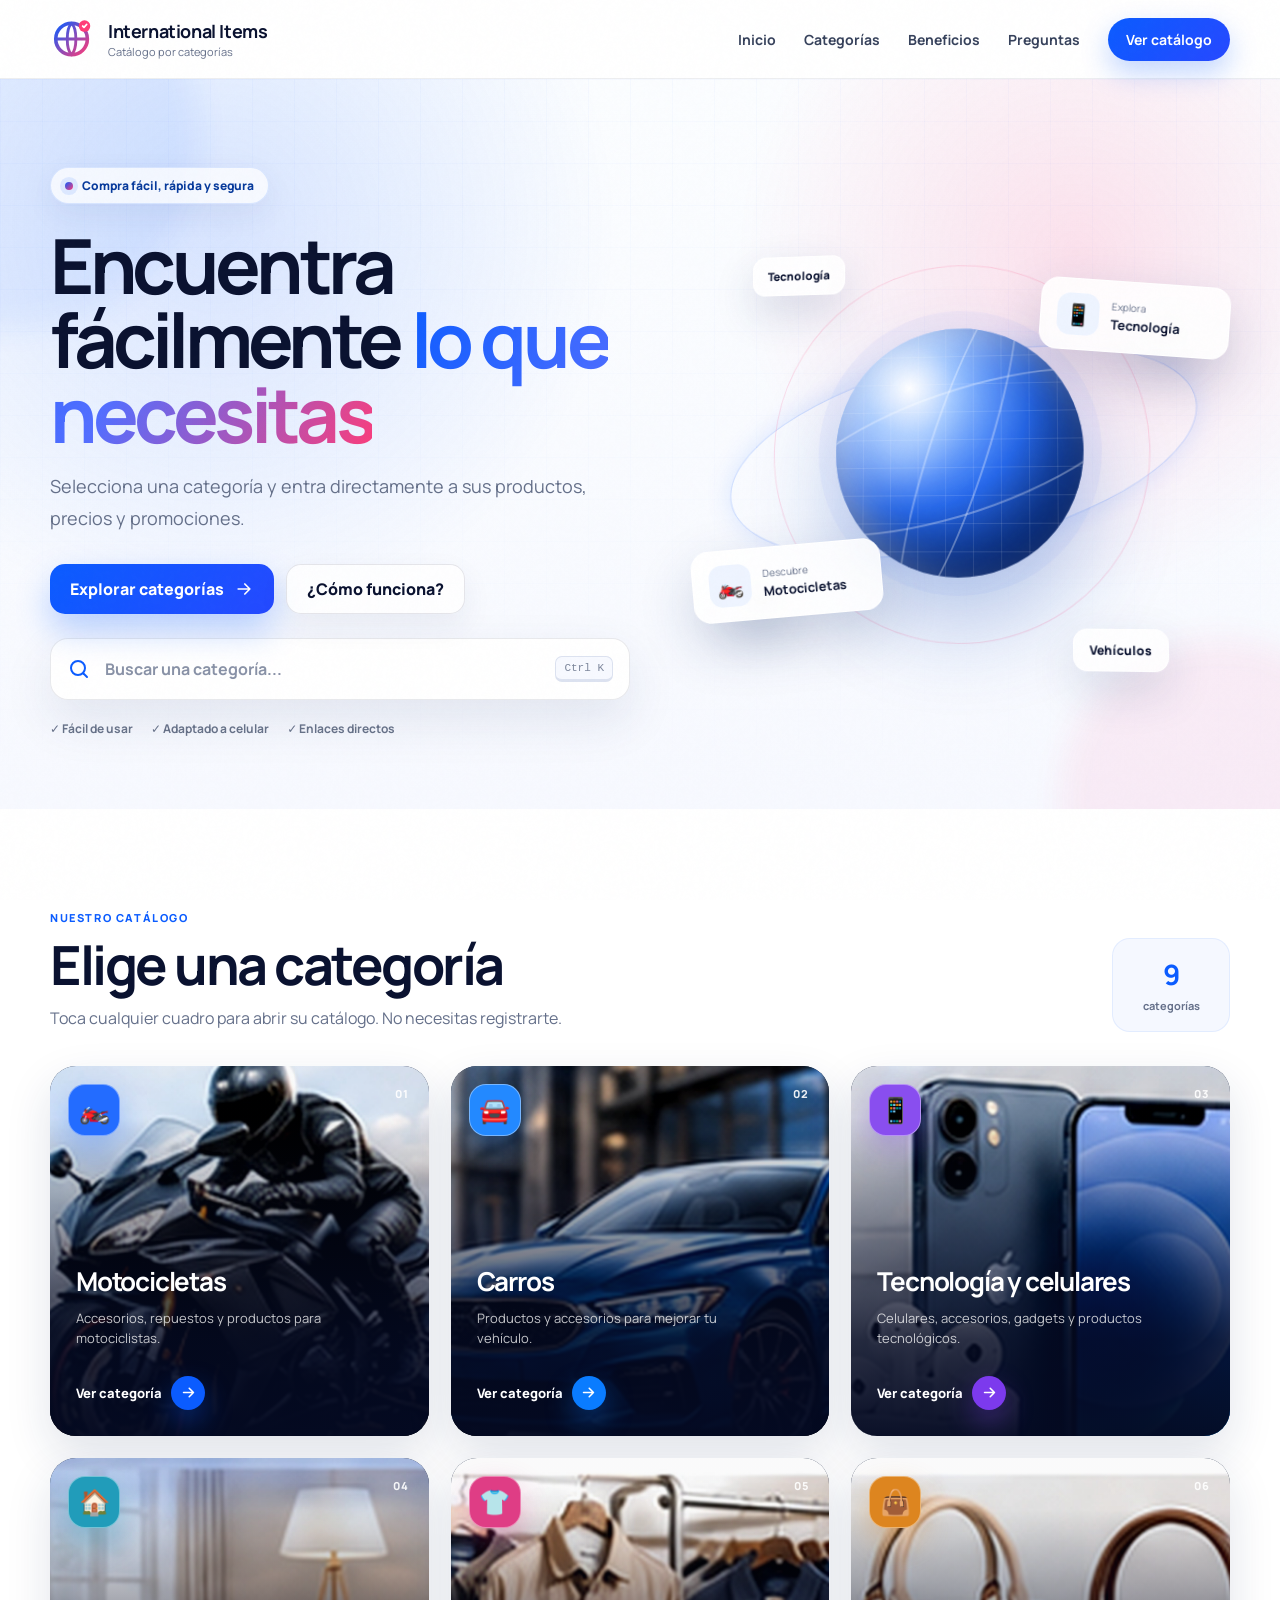
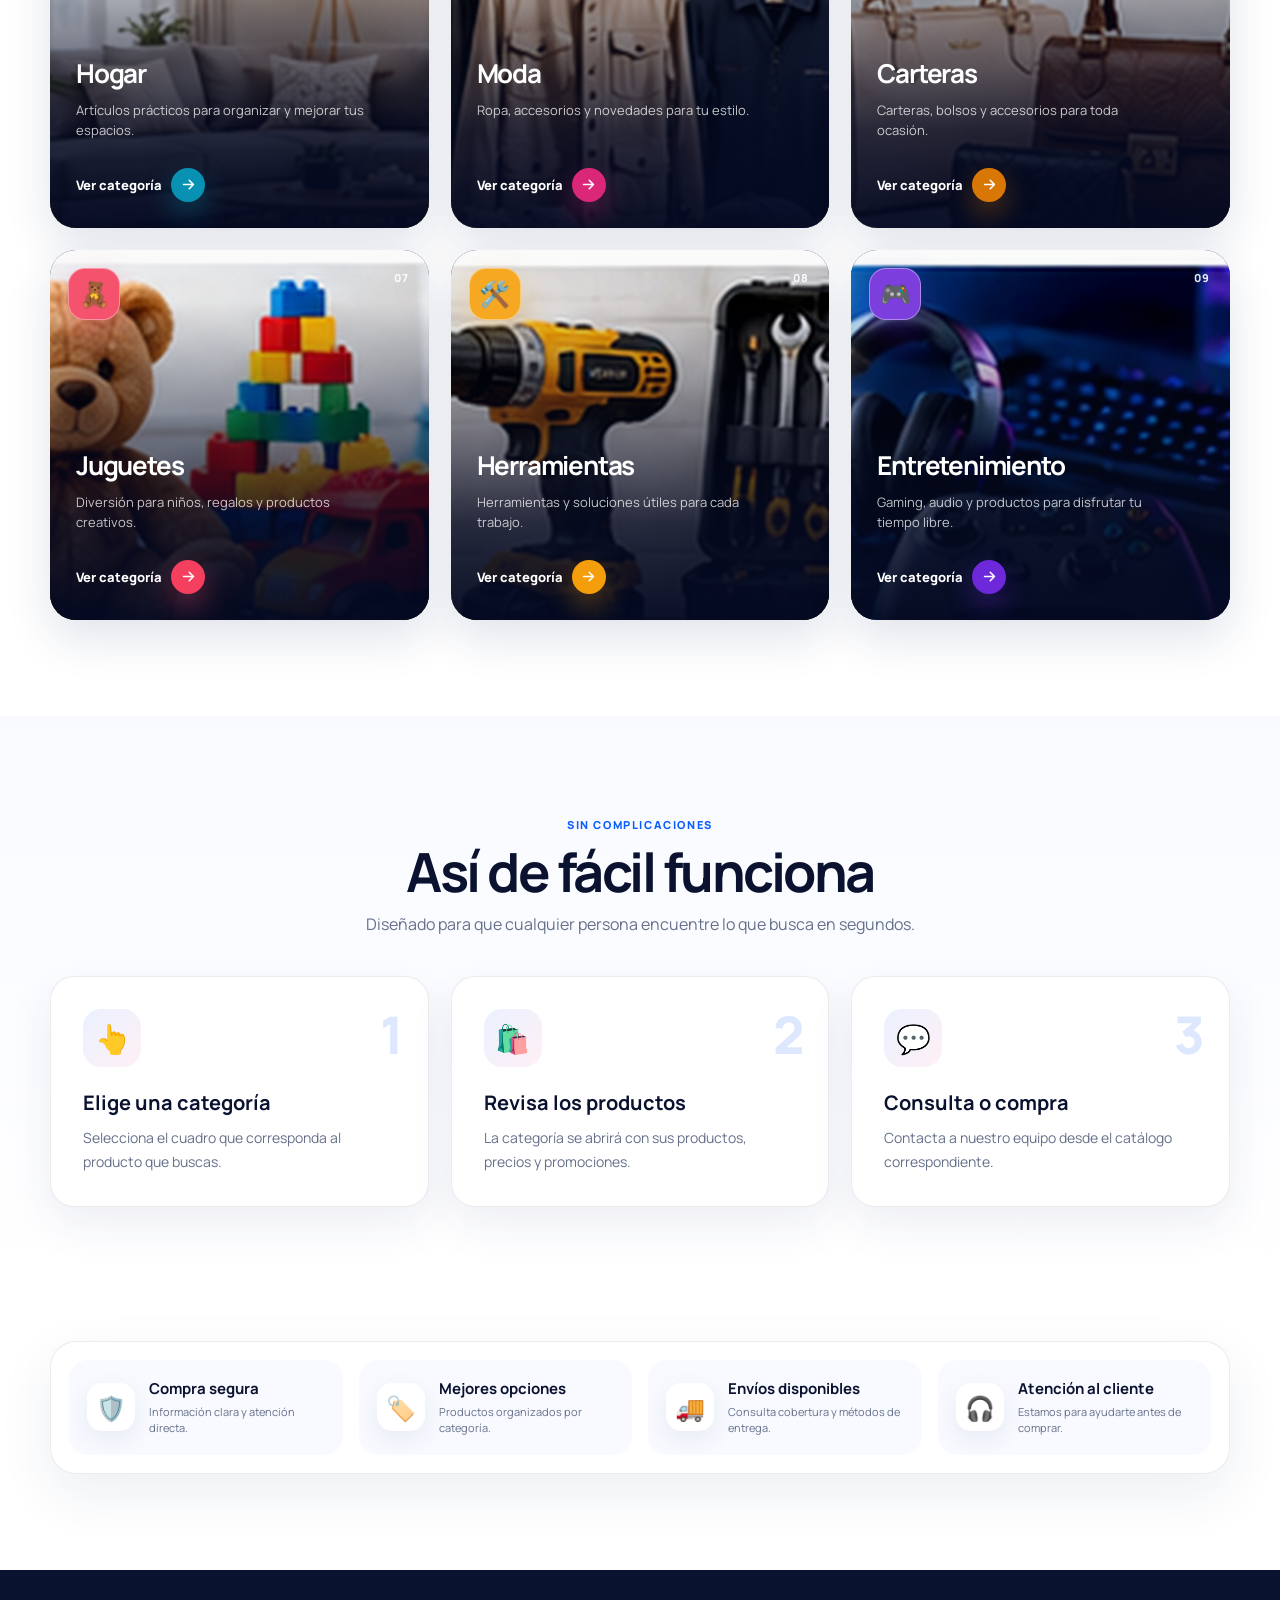
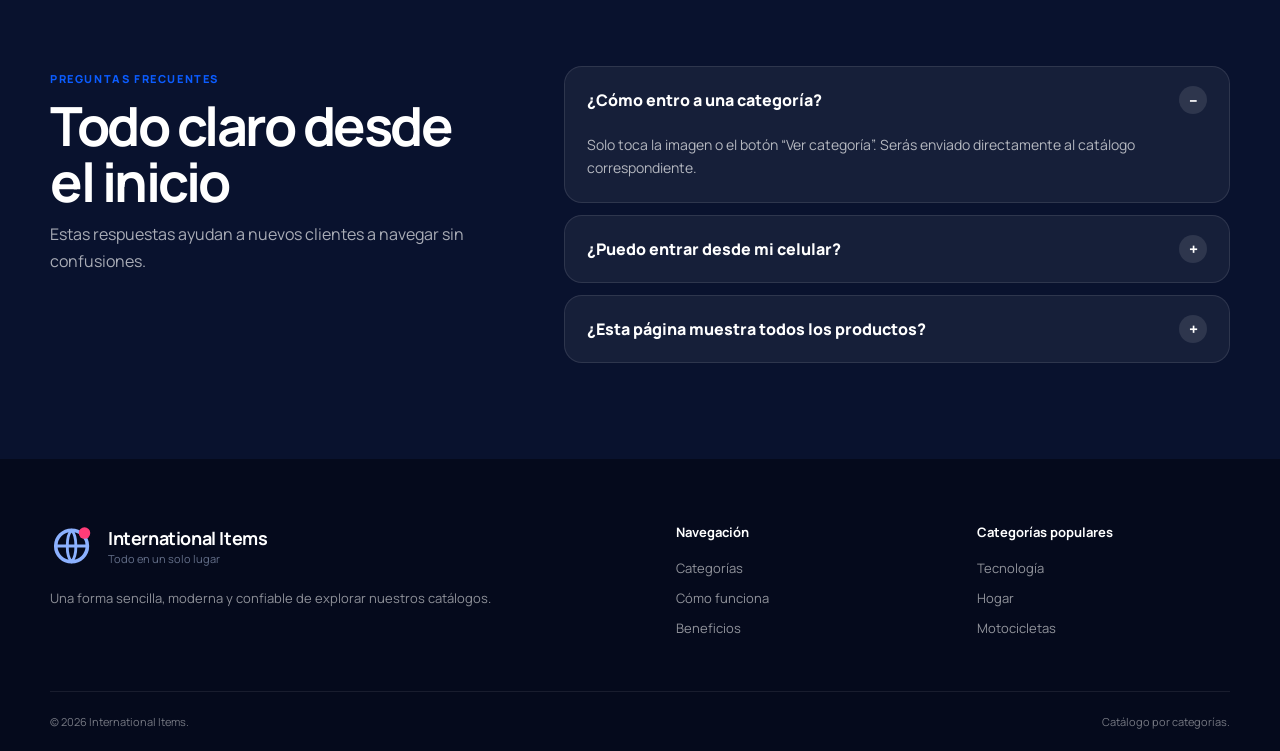
==== commit 65ab4bc3: "Add files via upload" ====
--- a/index.html
+++ b/index.html
@@ -1,310 +1,256 @@
-<!DOCTYPE html>
+<!doctype html>
 <html lang="es">
 <head>
-  <meta charset="UTF-8" />
-  <meta name="viewport" content="width=device-width, initial-scale=1.0" />
-  <title>International Items HN | Catálogo</title>
-  <link rel="stylesheet" href="style.css?v=20251220v3" />
-  <script defer src="script.js?v=20251220v3"></script>
-  <link href="https://fonts.googleapis.com/css2?family=Poppins:wght@400;500;600;700&display=swap" rel="stylesheet">
+  <meta charset="utf-8" />
+  <meta name="viewport" content="width=device-width, initial-scale=1" />
+  <meta name="theme-color" content="#0b5cff" />
+  <meta name="description" content="Explora las categorías de International Items y encuentra productos de motocicletas, carros, tecnología, hogar, moda y más." />
+  <title>International Items | Catálogo por categorías</title>
+
+  <link rel="preconnect" href="https://fonts.googleapis.com">
+  <link rel="preconnect" href="https://fonts.gstatic.com" crossorigin>
+  <link href="https://fonts.googleapis.com/css2?family=Manrope:wght@400;500;600;700;800&display=swap" rel="stylesheet">
+  <link rel="stylesheet" href="styles.css" />
 </head>
-<body class="theme-dark">
-
-  <!-- 🔝 NAVBAR -->
-  <header class="navbar">
-    <div class="nav-container">
-      <h1 class="logo"><span>International</span> Items HN</h1>
-      <nav class="nav-links">
+<body>
+  <div class="site-noise" aria-hidden="true"></div>
+
+  <header class="site-header" id="inicio">
+    <div class="container header-inner">
+      <a class="brand" href="#inicio" aria-label="International Items, inicio">
+        <span class="brand-mark" aria-hidden="true">
+          <svg viewBox="0 0 64 64" role="img">
+            <defs>
+              <linearGradient id="brandGradient" x1="0" y1="0" x2="1" y2="1">
+                <stop offset="0" stop-color="#0b5cff"/>
+                <stop offset="1" stop-color="#ff3c78"/>
+              </linearGradient>
+            </defs>
+            <circle cx="30" cy="32" r="22" fill="none" stroke="url(#brandGradient)" stroke-width="5"/>
+            <path d="M8 32h44M30 10c8 8 8 36 0 44M30 10c-8 8-8 36 0 44" fill="none" stroke="url(#brandGradient)" stroke-width="4" stroke-linecap="round"/>
+            <circle cx="48" cy="14" r="8" fill="#ff3c78"/>
+            <path d="M45.5 14l1.8 1.8 3.6-4" fill="none" stroke="#fff" stroke-width="2.5" stroke-linecap="round" stroke-linejoin="round"/>
+          </svg>
+        </span>
+        <span>
+          <strong>International Items</strong>
+          <small>Catálogo por categorías</small>
+        </span>
+      </a>
+
+      <button class="menu-button" type="button" aria-expanded="false" aria-controls="main-nav" aria-label="Abrir menú">
+        <span></span><span></span><span></span>
+      </button>
+
+      <nav class="main-nav" id="main-nav" aria-label="Navegación principal">
         <a href="#inicio">Inicio</a>
-        <a href="#productos">Productos</a>
-        <a href="#contacto">Contacto</a>
+        <a href="#categorias">Categorías</a>
+        <a href="#beneficios">Beneficios</a>
+        <a href="#preguntas">Preguntas</a>
+        <a class="nav-cta" href="#categorias">Ver catálogo</a>
       </nav>
-      
-      <div class="nav-actions">
-        <button id="theme-toggle" class="theme-toggle" type="button" aria-label="Cambiar tema">
-          <span class="t-dark is-active">🌙 Oscuro</span>
-          <span class="t-sep">|</span>
-          <span class="t-light">☀️ Claro</span>
-        </button>
-        <button id="cart-btn" class="cart-btn">🛒 <span id="cart-count">0</span></button>
-      </div>
-
     </div>
   </header>
 
-<!-- ⚡ OFERTAS CYBER WEEK (BANNER PRO) -->
-<section class="cyber-week-banner" aria-live="polite">
-  <div class="cyber-week-inner">
-    
-    <div class="cyber-left">
-      <div class="cyber-badge">🔥🛒⚡</div>
-      <div class="cyber-title">
-  OFERTAS TEMPORALES CYBER WEEK 
-  <span class="cyber-title-sub">ENVÍO GRATIS TODO HONDURAS</span>
-      <div class="cyber-subtitle">Descuentos relámpago por tiempo limitado</div>
+  <main>
+    <section class="hero">
+      <div class="hero-glow hero-glow-one" aria-hidden="true"></div>
+      <div class="hero-glow hero-glow-two" aria-hidden="true"></div>
+
+      <div class="container hero-grid">
+        <div class="hero-copy">
+          <span class="eyebrow"><span class="eyebrow-dot"></span> Compra fácil, rápida y segura</span>
+          <h1>Encuentra fácilmente <span>lo que necesitas</span></h1>
+          <p>Selecciona una categoría y entra directamente a sus productos, precios y promociones.</p>
+
+          <div class="hero-actions">
+            <a class="button button-primary" href="#categorias">
+              Explorar categorías
+              <svg viewBox="0 0 24 24" aria-hidden="true"><path d="M5 12h14M13 6l6 6-6 6"/></svg>
+            </a>
+            <a class="button button-secondary" href="#como-funciona">¿Cómo funciona?</a>
+          </div>
+
+          <div class="quick-search" role="search">
+            <svg viewBox="0 0 24 24" aria-hidden="true"><circle cx="11" cy="11" r="7"/><path d="m20 20-3.5-3.5"/></svg>
+            <input id="category-search" type="search" autocomplete="off" placeholder="Buscar una categoría..." aria-label="Buscar una categoría" />
+            <kbd>Ctrl K</kbd>
+          </div>
+
+          <div class="hero-trust" aria-label="Beneficios principales">
+            <span>✓ Fácil de usar</span>
+            <span>✓ Adaptado a celular</span>
+            <span>✓ Enlaces directos</span>
+          </div>
+        </div>
+
+        <div class="hero-visual" aria-label="Presentación visual del catálogo">
+          <div class="orbital-scene" aria-hidden="true">
+            <div class="orbit orbit-one"></div>
+            <div class="orbit orbit-two"></div>
+            <div class="globe">
+              <div class="globe-grid"></div>
+              <div class="globe-shine"></div>
+            </div>
+            <span class="floating-chip chip-one">Tecnología</span>
+            <span class="floating-chip chip-two">Moda</span>
+            <span class="floating-chip chip-three">Hogar</span>
+            <span class="floating-chip chip-four">Vehículos</span>
+          </div>
+
+          <div class="hero-card-preview preview-one">
+            <span class="mini-icon">📱</span>
+            <div><small>Explora</small><strong>Tecnología</strong></div>
+          </div>
+          <div class="hero-card-preview preview-two">
+            <span class="mini-icon">🏍️</span>
+            <div><small>Descubre</small><strong>Motocicletas</strong></div>
+          </div>
+        </div>
+      </div>
+    </section>
+
+    <section class="section categories-section" id="categorias">
+      <div class="container">
+        <div class="section-heading">
+          <div>
+            <span class="section-kicker">Nuestro catálogo</span>
+            <h2>Elige una categoría</h2>
+            <p>Toca cualquier cuadro para abrir su catálogo. No necesitas registrarte.</p>
+          </div>
+          <div class="category-count"><strong id="visible-count">9</strong><span>categorías</span></div>
+        </div>
+
+        <div class="mobile-category-select">
+          <label for="category-select">Selecciona una categoría</label>
+          <select id="category-select">
+            <option value="">Elige una opción</option>
+          </select>
+          <button id="go-category" class="button button-primary" type="button">Abrir categoría</button>
+        </div>
+
+        <div class="category-grid" id="category-grid" aria-live="polite"></div>
+
+        <div class="empty-state" id="empty-state" hidden>
+          <div class="empty-icon">🔎</div>
+          <h3>No encontramos esa categoría</h3>
+          <p>Prueba con otra palabra, por ejemplo: tecnología, hogar o carros.</p>
+          <button type="button" id="clear-search" class="button button-secondary">Ver todas</button>
+        </div>
+      </div>
+    </section>
+
+    <section class="section how-section" id="como-funciona">
+      <div class="container">
+        <div class="section-heading centered">
+          <span class="section-kicker">Sin complicaciones</span>
+          <h2>Así de fácil funciona</h2>
+          <p>Diseñado para que cualquier persona encuentre lo que busca en segundos.</p>
+        </div>
+
+        <div class="steps-grid">
+          <article class="step-card">
+            <span class="step-number">1</span>
+            <div class="step-icon">👆</div>
+            <h3>Elige una categoría</h3>
+            <p>Selecciona el cuadro que corresponda al producto que buscas.</p>
+          </article>
+          <article class="step-card">
+            <span class="step-number">2</span>
+            <div class="step-icon">🛍️</div>
+            <h3>Revisa los productos</h3>
+            <p>La categoría se abrirá con sus productos, precios y promociones.</p>
+          </article>
+          <article class="step-card">
+            <span class="step-number">3</span>
+            <div class="step-icon">💬</div>
+            <h3>Consulta o compra</h3>
+            <p>Contacta a nuestro equipo desde el catálogo correspondiente.</p>
+          </article>
+        </div>
+      </div>
+    </section>
+
+    <section class="section benefits-section" id="beneficios">
+      <div class="container benefits-grid">
+        <article class="benefit-card">
+          <span class="benefit-icon">🛡️</span>
+          <div><h3>Compra segura</h3><p>Información clara y atención directa.</p></div>
+        </article>
+        <article class="benefit-card">
+          <span class="benefit-icon">🏷️</span>
+          <div><h3>Mejores opciones</h3><p>Productos organizados por categoría.</p></div>
+        </article>
+        <article class="benefit-card">
+          <span class="benefit-icon">🚚</span>
+          <div><h3>Envíos disponibles</h3><p>Consulta cobertura y métodos de entrega.</p></div>
+        </article>
+        <article class="benefit-card">
+          <span class="benefit-icon">🎧</span>
+          <div><h3>Atención al cliente</h3><p>Estamos para ayudarte antes de comprar.</p></div>
+        </article>
+      </div>
+    </section>
+
+    <section class="section faq-section" id="preguntas">
+      <div class="container faq-layout">
+        <div class="faq-intro">
+          <span class="section-kicker">Preguntas frecuentes</span>
+          <h2>Todo claro desde el inicio</h2>
+          <p>Estas respuestas ayudan a nuevos clientes a navegar sin confusiones.</p>
+        </div>
+
+        <div class="faq-list">
+          <details open>
+            <summary>¿Cómo entro a una categoría?</summary>
+            <p>Solo toca la imagen o el botón “Ver categoría”. Serás enviado directamente al catálogo correspondiente.</p>
+          </details>
+          <details>
+            <summary>¿Puedo entrar desde mi celular?</summary>
+            <p>Sí. La página está optimizada para teléfonos, tabletas y computadoras.</p>
+          </details>
+          <details>
+            <summary>¿Esta página muestra todos los productos?</summary>
+            <p>Esta es la página inicial. Cada categoría abre su propia página con los productos, precios y detalles.</p>
+          </details>
+        </div>
+      </div>
+    </section>
+  </main>
+
+  <footer class="site-footer">
+    <div class="container footer-grid">
+      <div class="footer-brand">
+        <a class="brand brand-footer" href="#inicio">
+          <span class="brand-mark" aria-hidden="true">
+            <svg viewBox="0 0 64 64"><circle cx="30" cy="32" r="22" fill="none" stroke="currentColor" stroke-width="5"/><path d="M8 32h44M30 10c8 8 8 36 0 44M30 10c-8 8-8 36 0 44" fill="none" stroke="currentColor" stroke-width="4" stroke-linecap="round"/><circle cx="48" cy="14" r="8" fill="#ff3c78"/></svg>
+          </span>
+          <span><strong>International Items</strong><small>Todo en un solo lugar</small></span>
+        </a>
+        <p>Una forma sencilla, moderna y confiable de explorar nuestros catálogos.</p>
+      </div>
+      <div class="footer-links">
+        <strong>Navegación</strong>
+        <a href="#categorias">Categorías</a>
+        <a href="#como-funciona">Cómo funciona</a>
+        <a href="#beneficios">Beneficios</a>
+      </div>
+      <div class="footer-links">
+        <strong>Categorías populares</strong>
+        <a href="#categorias" data-search-link="tecnología">Tecnología</a>
+        <a href="#categorias" data-search-link="hogar">Hogar</a>
+        <a href="#categorias" data-search-link="motocicletas">Motocicletas</a>
+      </div>
     </div>
-
-    <div class="cyber-right">
-      <div class="cyber-label">Acaba en</div>
-      <div class="cyber-digital" id="cyber-countdown">
-        <div class="cyber-unit">
-          <span class="cyber-num" id="cw-days">06</span>
-          <span class="cyber-text">DÍAS</span>
-        </div>
-        <span class="cyber-sep">:</span>
-        <div class="cyber-unit">
-          <span class="cyber-num" id="cw-hours">23</span>
-          <span class="cyber-text">HORAS</span>
-        </div>
-        <span class="cyber-sep">:</span>
-        <div class="cyber-unit">
-          <span class="cyber-num" id="cw-mins">00</span>
-          <span class="cyber-text">MIN</span>
-        </div>
-        <span class="cyber-sep">:</span>
-        <div class="cyber-unit">
-          <span class="cyber-num" id="cw-secs">00</span>
-          <span class="cyber-text">SEG</span>
-        </div>
-      </div>
+    <div class="container footer-bottom">
+      <span>© <span id="current-year"></span> International Items.</span>
+      <span>Catálogo por categorías.</span>
     </div>
-
-  </div>
-</section>
-
-  <!-- 🦋 HERO -->
-  <section class="hero" id="inicio">
-    <div class="hero-content">
-      <h2>Tu estilo, tu tienda</h2>
-      <p>Productos modernos, precios irresistibles y calidad garantizada.</p>
-      <p>Lo piensas, Lo tenemos O lo traemos 🛩📦</p>
-      <button class="btn-primary scroll-to" data-target="#productos">Explorar productos</button>
-    </div>
-  </section>
-
-  <!-- 💎 PRODUCTOS -->
-  <section class="products" id="productos">
-<!-- 🏷️ Categorías -->
-<div id="category-bar" class="category-bar"></div>
-    <div class="products-header">
-      <div class="sort-control">
-        <label for="sort-select">Ordenar de:</label>
-        <select id="sort-select" aria-label="Ordenar productos">
-          <option value="recent" selected>Producto recien ingresado</option>
-          <option value="price_asc">de menor a mayor precio</option>
-          <option value="az">Ordenar de A - Z</option>
-        </select>
-      </div>
-      <h2 class="section-title">Nuestros Productos</h2>
-      <div class="products-header-spacer" aria-hidden="true"></div>
-    </div>
-    <!-- 🔎 Banner de resultados de búsqueda -->
-<div id="search-banner" class="search-banner hidden">
-  <span id="search-banner-text"></span>
-  <button id="clear-search" class="search-banner-close" aria-label="Quitar filtro">✕</button>
-</div>
-    <div class="product-grid" id="product-list"></div>
-  </section>
-
-  <!-- 🛒 MODAL CARRITO -->
-  <div id="cart-modal" class="cart-modal hidden">
-    <div class="cart-content">
-      <button id="close-cart" class="close-cart">&times;</button>
-      <h3>🛍️ Tu Carrito</h3>
-      <div id="cart-items"></div>
-      <div class="cart-footer">
-        <p>Total: <span id="cart-total">L 0</span></p>
-        <button class="btn-checkout" id="checkout-btn">Finalizar compra</button>
-      </div>
-    </div>
-  </div>
-
-  <!-- 💳 FORMULARIO DE CHECKOUT -->
-  <div id="checkout-modal" class="cart-modal hidden">
-    <div class="cart-content">
-      <button id="close-checkout" class="close-cart">&times;</button>
-      <h3>📦 Datos de envío</h3>
-
-      <p class="checkout-note">
-        <strong>NOTA:</strong> ESPERAR ENTRE 2-10 MINUTOS EL COSTO DEL ENVÍO YA QUE ESE COSTO ES INDEPENDIENTE DEL ENTREGADOR EN MOTOCICLETA.<br>
-        <strong>SI COMPRAS IGUAL O MÁS DE 2,500 LPS, RECIBES ENVÍO GRATIS</strong> <span class="emoji">😊</span>
-      </p>
-
-<form id="checkout-form" novalidate>
-  <label>Nombre del cliente*</label>
-  <input type="text" name="nombre" required>
-
-
-
-  <label>Referencia (ej. frente a hotel Clarion)*</label>
-  <input type="text" name="referencia" required>
-
-  <label>Número para llamadas 1*</label>
-  <input type="tel" name="telefono1" required>
-
-  <label>Número para llamadas 2 (opcional)</label>
-  <input type="tel" name="telefono2">
-
-  <label>Día que desea el envío*</label>
-  <select name="dia" required>
-    <option value="">Selecciona una opción</option>
-    <option value="Hoy">Hoy</option>
-    <option value="Mañana">Mañana</option>
-    <option value="Otro">Otro (escriba debajo)</option>
-  </select>
-  <input type="text" name="dia_otro" placeholder="Escriba el día si eligió 'Otro'">
-
-  <label>¿De dónde eres?*</label>
-  <select name="ubicacion" required>
-    <option value="">Selecciona una ubicación</option>
-    <option value="Tegucigalpa">Tegucigalpa</option>
-    <option value="Otro departamento">Otro departamento</option>
-  </select>
-
-
- <label>Vendedor Que te Atendió*</label>
-<select name="vendedor_aten" id="vendedor_aten" required>
-  <option value="">Selecciona un Vendedor</option>
-  <option value="Mayra">Mayra</option>
-  <option value="Edith">Edith</option>
-  <option value="Rigo">Rigo</option>
-  <option value="Otro">Otro</option>
-</select>
-
-<!-- 🆕 Campo oculto que se muestra solo si elige “Otro” -->
-<input
-  type="text"
-  name="vendedor_otro"
-  id="vendedor_otro"
-  placeholder="Escriba el nombre del vendedor"
-  style="display: none; margin-top: 8px;"
-/>
-
-  
-  <label>Dirección de envío*</label>
-<select name="direccion_envio" id="direccion_envio" required>
-  <option value="">Selecciona tu colonia/sector</option>
-</select>
-
-<!-- 📦 Recuadro de costos -->
-<div class="shipping-box" id="shipping-box">
-  <div class="row"><span>Subtotal productos</span><span id="subtotal-checkout">—</span></div>
-  <div class="row"><span>Costo de envío</span><span id="envio-valor">—</span></div>
-  <div class="row total"><span>Total a pagar</span><span id="total-checkout">—</span></div>
-  <small class="hint">Envío GRATIS a partir de L 2,500.</small>
-</div>
-
-  <label>Método de pago*</label>
-  <select name="metodo_pago" required>
-    <option value="">Selecciona un método</option>
-    <option value="Efectivo">💵 Efectivo</option>
-    <option value="Transferencia">💳 Transferencia</option>
-  </select>
-
-  <button type="submit" class="btn-primary">Enviar pedido</button>
-</form>
-    </div>
-  </div>
-
-  <!-- 📞 CONTACTO -->
-  <section class="contact" id="contacto">
-    <h2 class="section-title">Contáctanos</h2>
-    <form id="contact-form" class="contact-form">
-  <input type="text" name="nombre" placeholder="Tu nombre" required>
-  <input type="email" name="correo" placeholder="Tu correo" required>
-  <textarea name="mensaje" placeholder="Tu mensaje..." required></textarea>
-  <button class="btn-primary" type="submit">Enviar mensaje</button>
-  <div id="contact-status" style="text-align:center;font-weight:500;margin-top:.5rem;"></div>
-</form>
-  </section>
-
-  <footer class="footer">
-    <p>© 2025 RAUDA Shop — Todos los derechos reservados</p>
   </footer>
- <!-- 🔍 Lightbox con navegación -->
-<div id="image-viewer" class="image-viewer hidden">
-  <button id="viewer-prev" class="viewer-arrow">❮</button>
-  <img id="viewer-img" src="" alt="Vista ampliada">
-  <button id="viewer-next" class="viewer-arrow">❯</button>
-  <span id="close-viewer">&times;</span>
-</div>
-  
-<!-- 🛒 Botón flotante del carrito -->
-<button id="floating-cart" class="floating-cart hidden">
-  🛍️ <span id="floating-cart-count">0</span>
-</button>
-
-<!-- 🟢 Botón flotante de WhatsApp -->
-<a id="floating-whatsapp" class="floating-whatsapp hidden" 
-   href="https://wa.me/50496310102?text=estoy%20interesado%20en%20los%20productos" 
-   target="_blank" rel="noopener" aria-label="WhatsApp">
-   <img src="images/whatsapp-icon.png" alt="WhatsApp" class="wa-icon">
-</a>
-
-<!-- 💬 Burbuja animada de WhatsApp -->
-<div id="whatsapp-bubble" class="whatsapp-bubble hidden">
-  💬 Escríbenos por WhatsApp!!!
-</div>
-
-
-  
-<!-- 🔎 Botón flotante de búsqueda -->
-<button id="floating-search" class="floating-search hidden" aria-label="Buscar productos">🔎</button>
-
-<!-- 🔍 Modal de búsqueda -->
-<div id="search-modal" class="search-modal hidden">
-  <div class="search-content" role="dialog" aria-modal="true" aria-labelledby="search-title">
-    <button id="close-search-modal" class="close-search" aria-label="Cerrar">×</button>
-    <h3 id="search-title">Buscar productos</h3>
-    <div class="search-bar">
-      <input id="fs-input" type="text" placeholder="Nombre, descripción o precio..." autocomplete="off" />
-      <button id="search-confirm" class="btn-search">Buscar</button>
-    </div>
-    <p class="search-hint">Consejos: prueba “powerbank”, “cámara”, “300”, “L 140”, etc.</p>
-  </div>
-</div>
-
-<!-- ✅ SDK EmailJS -->
-<script src="https://cdn.jsdelivr.net/npm/@emailjs/browser@4/dist/email.min.js"></script>
-<script>
-  document.addEventListener("DOMContentLoaded", () => {
-    if (typeof emailjs === "undefined") { console.error("❌ EmailJS no cargó correctamente"); return; }
-    emailjs.init("XwKAz-6miwjRCNBcd");   // ← tu Public Key
-  });
-</script>
-
-<!-- 🟣 AVISO CENTRAL TEMPORAL -->
-<div id="cyber-alert" class="cyber-alert">
-  ⚡ OFERTAS TEMPORALES CYBER WEEK — ENVÍOS GRATIS A PARTIR DE 2,500 LPS ⚡
-</div>
-  
-
-<!-- ℹ️ Modal: Más información del producto -->
-<div id="product-info-modal" class="product-info-modal hidden">
-  <div class="product-info-content" role="dialog" aria-modal="true" aria-label="Detalles del producto">
-    <button id="close-product-info" class="close-product-info" type="button" aria-label="Cerrar">×</button>
-    <div id="product-info-body"></div>
-  </div>
-</div>
-
-
-<!-- 📌 Barra inferior (móvil): Buscar / WhatsApp / Carrito -->
-<div id="mobile-dock" class="mobile-dock" aria-label="Acciones rápidas">
-  <button id="dock-search" class="dock-btn" type="button" aria-label="Buscar productos">🔎 Buscar</button>
-  <a id="dock-whatsapp" class="dock-btn dock-wa" href="https://wa.me/50496310102?text=estoy%20interesado%20en%20los%20productos" target="_blank" rel="noopener" aria-label="WhatsApp">WhatsApp</a>
-  <button id="dock-cart" class="dock-btn dock-cart" type="button" aria-label="Abrir carrito">🛍️ Carrito <span id="dock-cart-count">0</span></button>
-</div>
-
+
+  <div class="toast" id="toast" role="status" aria-live="polite"></div>
+
+  <script src="config.js"></script>
+  <script src="script.js"></script>
 </body>
 </html>
-
-
-
-
-
-
-
-
-
-
-
--- a/styles.css
+++ b/styles.css
@@ -0,0 +1,254 @@
+:root {
+  --blue: #0b5cff;
+  --blue-dark: #073a9c;
+  --pink: #ff3c78;
+  --ink: #0a1230;
+  --muted: #65708a;
+  --line: rgba(10, 18, 48, 0.09);
+  --surface: #ffffff;
+  --soft: #f5f8ff;
+  --shadow: 0 24px 70px rgba(25, 55, 120, 0.14);
+  --radius-lg: 28px;
+  --radius-md: 20px;
+  --container: 1180px;
+}
+
+* { box-sizing: border-box; }
+html { scroll-behavior: smooth; }
+body {
+  margin: 0;
+  font-family: "Manrope", system-ui, -apple-system, BlinkMacSystemFont, "Segoe UI", sans-serif;
+  color: var(--ink);
+  background: #fff;
+  overflow-x: hidden;
+}
+img { display: block; max-width: 100%; }
+a { color: inherit; text-decoration: none; }
+button, input, select { font: inherit; }
+button, a { -webkit-tap-highlight-color: transparent; }
+
+.site-noise {
+  position: fixed;
+  inset: 0;
+  pointer-events: none;
+  opacity: 0.025;
+  z-index: 999;
+  background-image: url("data:image/svg+xml,%3Csvg viewBox='0 0 180 180' xmlns='http://www.w3.org/2000/svg'%3E%3Cfilter id='n'%3E%3CfeTurbulence type='fractalNoise' baseFrequency='.9' numOctaves='4' stitchTiles='stitch'/%3E%3C/filter%3E%3Crect width='100%25' height='100%25' filter='url(%23n)' opacity='.55'/%3E%3C/svg%3E");
+}
+
+.container { width: min(calc(100% - 36px), var(--container)); margin-inline: auto; }
+
+.site-header {
+  position: sticky;
+  top: 0;
+  z-index: 100;
+  background: rgba(255,255,255,.84);
+  backdrop-filter: blur(18px);
+  border-bottom: 1px solid rgba(10,18,48,.07);
+}
+.header-inner { min-height: 78px; display: flex; align-items: center; justify-content: space-between; gap: 28px; }
+.brand { display: inline-flex; align-items: center; gap: 12px; min-width: max-content; }
+.brand-mark { width: 46px; height: 46px; display: grid; place-items: center; }
+.brand-mark svg { width: 100%; height: 100%; }
+.brand strong { display: block; font-size: 18px; letter-spacing: -.4px; }
+.brand small { display: block; color: var(--muted); margin-top: 1px; font-size: 11px; }
+.main-nav { display: flex; align-items: center; gap: 28px; font-size: 14px; font-weight: 700; }
+.main-nav a { color: #36415b; transition: .25s ease; }
+.main-nav a:hover { color: var(--blue); }
+.nav-cta { padding: 12px 18px; color: white !important; border-radius: 999px; background: linear-gradient(135deg, var(--blue), #2748ff); box-shadow: 0 12px 28px rgba(11,92,255,.25); }
+.menu-button { display: none; width: 44px; height: 44px; border: 0; border-radius: 14px; background: var(--soft); padding: 11px; }
+.menu-button span { display: block; height: 2px; background: var(--ink); margin: 5px 0; border-radius: 2px; transition: .25s ease; }
+
+.hero {
+  position: relative;
+  overflow: hidden;
+  padding: 88px 0 72px;
+  background:
+    radial-gradient(circle at 17% 20%, rgba(11,92,255,.15), transparent 33%),
+    radial-gradient(circle at 84% 24%, rgba(255,60,120,.14), transparent 28%),
+    linear-gradient(180deg, #fbfdff 0%, #f7f9ff 100%);
+}
+.hero::before {
+  content: "";
+  position: absolute;
+  inset: 0;
+  background-image: linear-gradient(rgba(11,92,255,.03) 1px, transparent 1px), linear-gradient(90deg, rgba(11,92,255,.03) 1px, transparent 1px);
+  background-size: 42px 42px;
+  mask-image: linear-gradient(to bottom, rgba(0,0,0,.7), transparent);
+}
+.hero-glow { position: absolute; border-radius: 50%; filter: blur(15px); opacity: .6; }
+.hero-glow-one { width: 380px; height: 380px; background: rgba(11,92,255,.12); left: -180px; top: -130px; }
+.hero-glow-two { width: 320px; height: 320px; background: rgba(255,60,120,.12); right: -100px; bottom: -150px; }
+.hero-grid { position: relative; z-index: 1; display: grid; grid-template-columns: 1.04fr .96fr; gap: 48px; align-items: center; }
+.eyebrow { display: inline-flex; align-items: center; gap: 9px; padding: 9px 14px; border-radius: 999px; background: rgba(255,255,255,.75); border: 1px solid rgba(11,92,255,.12); font-size: 12px; font-weight: 800; color: var(--blue-dark); box-shadow: 0 10px 30px rgba(40,60,120,.07); }
+.eyebrow-dot { width: 8px; height: 8px; border-radius: 50%; background: linear-gradient(135deg, var(--blue), var(--pink)); box-shadow: 0 0 0 5px rgba(11,92,255,.1); }
+.hero h1 { margin: 24px 0 20px; max-width: 680px; font-size: clamp(44px, 6vw, 76px); line-height: .98; letter-spacing: -4.4px; }
+.hero h1 span { background: linear-gradient(120deg, var(--blue) 0%, #536eff 48%, var(--pink) 100%); background-clip: text; -webkit-background-clip: text; color: transparent; }
+.hero-copy > p { margin: 0; max-width: 620px; color: var(--muted); font-size: 18px; line-height: 1.75; }
+.hero-actions { display: flex; flex-wrap: wrap; gap: 12px; margin-top: 30px; }
+.button { min-height: 50px; padding: 0 20px; border-radius: 15px; border: 0; display: inline-flex; align-items: center; justify-content: center; gap: 10px; font-weight: 800; cursor: pointer; transition: transform .25s ease, box-shadow .25s ease, background .25s ease; }
+.button:hover { transform: translateY(-2px); }
+.button svg { width: 20px; fill: none; stroke: currentColor; stroke-width: 2; stroke-linecap: round; stroke-linejoin: round; }
+.button-primary { color: #fff; background: linear-gradient(135deg, var(--blue), #2549ff); box-shadow: 0 16px 34px rgba(11,92,255,.28); }
+.button-secondary { color: var(--ink); background: rgba(255,255,255,.78); border: 1px solid rgba(10,18,48,.1); box-shadow: 0 12px 30px rgba(31,49,100,.07); }
+.quick-search { margin-top: 24px; min-height: 62px; max-width: 580px; padding: 0 16px; display: grid; grid-template-columns: auto 1fr auto; gap: 12px; align-items: center; background: rgba(255,255,255,.9); border: 1px solid rgba(10,18,48,.09); border-radius: 18px; box-shadow: 0 20px 50px rgba(31,49,100,.1); }
+.quick-search svg { width: 24px; fill: none; stroke: var(--blue); stroke-width: 2; stroke-linecap: round; }
+.quick-search input { width: 100%; border: 0; outline: 0; background: transparent; color: var(--ink); font-weight: 700; }
+.quick-search input::placeholder { color: #8992a7; }
+kbd { border: 1px solid #dce2f0; border-bottom-width: 3px; background: #f7f9ff; padding: 5px 8px; border-radius: 7px; color: #7d879c; font-size: 11px; }
+.hero-trust { display: flex; flex-wrap: wrap; gap: 18px; margin-top: 20px; color: #667188; font-size: 12px; font-weight: 700; }
+.hero-visual { position: relative; min-height: 500px; display: grid; place-items: center; perspective: 1200px; }
+.orbital-scene { position: relative; width: min(100%, 500px); aspect-ratio: 1; display: grid; place-items: center; transform: rotateX(5deg) rotateY(-8deg); }
+.globe { position: relative; width: 250px; aspect-ratio: 1; border-radius: 50%; background: radial-gradient(circle at 30% 24%, #fefeff 0%, #88b8ff 18%, #286cf2 48%, #103e9f 75%, #071f5c 100%); box-shadow: inset -28px -32px 60px rgba(1,16,60,.48), inset 18px 14px 42px rgba(255,255,255,.55), 0 45px 90px rgba(21,72,180,.3), 0 0 0 18px rgba(11,92,255,.04); animation: float 6s ease-in-out infinite; overflow: hidden; }
+.globe::before, .globe::after { content:""; position:absolute; inset: 25% -25%; border-radius: 50%; border: 2px solid rgba(255,255,255,.32); transform: rotate(-18deg); }
+.globe::after { inset: -18% 38%; transform: rotate(18deg); }
+.globe-grid { position: absolute; inset: 0; background-image: linear-gradient(rgba(255,255,255,.18) 1px, transparent 1px), linear-gradient(90deg, rgba(255,255,255,.16) 1px, transparent 1px); background-size: 28px 28px; border-radius: inherit; opacity: .65; }
+.globe-shine { position: absolute; width: 76px; height: 130px; left: 42px; top: 24px; background: rgba(255,255,255,.38); filter: blur(20px); border-radius: 50%; transform: rotate(25deg); }
+.orbit { position: absolute; border: 1px solid rgba(11,92,255,.2); border-radius: 50%; }
+.orbit-one { width: 96%; height: 38%; transform: rotate(-12deg); box-shadow: 0 0 28px rgba(11,92,255,.13); }
+.orbit-two { width: 76%; height: 76%; border-color: rgba(255,60,120,.16); transform: rotate(32deg); }
+.floating-chip { position: absolute; padding: 11px 15px; border-radius: 14px; background: rgba(255,255,255,.82); border: 1px solid rgba(255,255,255,.8); backdrop-filter: blur(12px); box-shadow: 0 18px 45px rgba(26,49,105,.16); font-size: 12px; font-weight: 800; animation: float 5s ease-in-out infinite; }
+.chip-one { top: 9%; left: 7%; }
+.chip-two { top: 22%; right: 2%; animation-delay: -.8s; }
+.chip-three { bottom: 17%; left: 3%; animation-delay: -1.6s; }
+.chip-four { bottom: 7%; right: 9%; animation-delay: -2.2s; }
+.hero-card-preview { position: absolute; display: flex; align-items: center; gap: 12px; min-width: 190px; padding: 14px 16px; border-radius: 18px; background: rgba(255,255,255,.88); backdrop-filter: blur(16px); border: 1px solid rgba(255,255,255,.9); box-shadow: 0 22px 55px rgba(24,48,110,.2); animation: float 5.8s ease-in-out infinite; }
+.preview-one { right: 0; top: 16%; transform: rotate(4deg); }
+.preview-two { left: 1%; bottom: 17%; transform: rotate(-5deg); animation-delay: -1.4s; }
+.mini-icon { width: 42px; height: 42px; display: grid; place-items: center; border-radius: 13px; background: #eef4ff; font-size: 21px; }
+.hero-card-preview small, .hero-card-preview strong { display: block; }
+.hero-card-preview small { color: var(--muted); font-size: 10px; }
+.hero-card-preview strong { margin-top: 2px; font-size: 13px; }
+
+.section { padding: 96px 0; }
+.categories-section { background: #fff; }
+.section-heading { display: flex; align-items: end; justify-content: space-between; gap: 24px; margin-bottom: 34px; }
+.section-heading.centered { display: block; text-align: center; max-width: 720px; margin-inline: auto; margin-bottom: 38px; }
+.section-kicker { display: inline-block; color: var(--blue); text-transform: uppercase; letter-spacing: 1.6px; font-weight: 800; font-size: 11px; margin-bottom: 11px; }
+.section-heading h2, .faq-intro h2 { margin: 0; font-size: clamp(34px, 5vw, 54px); letter-spacing: -2.5px; line-height: 1.04; }
+.section-heading p, .faq-intro p { color: var(--muted); font-size: 16px; line-height: 1.7; margin: 12px 0 0; }
+.category-count { min-width: 118px; padding: 16px 20px; border-radius: 18px; background: var(--soft); border: 1px solid rgba(11,92,255,.08); text-align: center; }
+.category-count strong { display: block; font-size: 28px; color: var(--blue); }
+.category-count span { font-size: 11px; color: var(--muted); font-weight: 700; }
+.mobile-category-select { display: none; }
+.category-grid { display: grid; grid-template-columns: repeat(3, minmax(0, 1fr)); gap: 22px; }
+.category-card { --accent: var(--blue); position: relative; min-height: 370px; border-radius: 26px; overflow: hidden; isolation: isolate; background: #16203c; box-shadow: 0 18px 45px rgba(21,43,96,.13); cursor: pointer; transform-style: preserve-3d; transition: transform .35s cubic-bezier(.2,.8,.2,1), box-shadow .35s ease; }
+.category-card::before { content:""; position:absolute; inset: 0; background: linear-gradient(180deg, rgba(2,8,30,.02) 14%, rgba(4,10,34,.84) 74%, rgba(4,10,34,.97) 100%); z-index: 1; }
+.category-card::after { content:""; position:absolute; inset: 0; background: radial-gradient(circle at var(--mouse-x, 50%) var(--mouse-y, 45%), rgba(255,255,255,.25), transparent 30%); opacity: 0; transition: opacity .3s ease; z-index: 2; pointer-events: none; }
+.category-card:hover { transform: translateY(-9px) rotateX(var(--rotate-x, 0deg)) rotateY(var(--rotate-y, 0deg)); box-shadow: 0 30px 70px rgba(20,43,100,.23); }
+.category-card:hover::after { opacity: 1; }
+.category-image { position: absolute; inset: 0; width: 100%; height: 100%; object-fit: cover; transition: transform .65s cubic-bezier(.2,.8,.2,1), filter .35s ease; }
+.category-card:hover .category-image { transform: scale(1.075); filter: saturate(1.08); }
+.category-badge { position: absolute; z-index: 3; top: 18px; left: 18px; width: 52px; height: 52px; display: grid; place-items: center; border-radius: 17px; color: white; font-size: 25px; background: color-mix(in srgb, var(--accent) 90%, white 10%); border: 1px solid rgba(255,255,255,.38); box-shadow: 0 14px 32px color-mix(in srgb, var(--accent) 30%, transparent); transform: translateZ(30px); }
+.category-number { position: absolute; z-index: 3; top: 20px; right: 20px; color: rgba(255,255,255,.9); font-size: 11px; font-weight: 800; letter-spacing: 1px; }
+.category-content { position: absolute; z-index: 3; inset: auto 0 0; padding: 26px; transform: translateZ(40px); }
+.category-content h3 { margin: 0 0 9px; color: #fff; font-size: 26px; letter-spacing: -1.2px; }
+.category-content p { margin: 0; min-height: 48px; max-width: 90%; color: rgba(255,255,255,.76); font-size: 13px; line-height: 1.55; }
+.category-action { margin-top: 20px; display: inline-flex; align-items: center; gap: 9px; color: #fff; font-size: 13px; font-weight: 800; }
+.category-action span { width: 34px; height: 34px; border-radius: 50%; display: grid; place-items: center; background: var(--accent); box-shadow: 0 12px 28px color-mix(in srgb, var(--accent) 38%, transparent); }
+.category-action svg { width: 17px; fill: none; stroke: currentColor; stroke-width: 2.2; stroke-linecap: round; stroke-linejoin: round; }
+.category-card:focus-visible { outline: 4px solid rgba(11,92,255,.28); outline-offset: 4px; }
+.empty-state { padding: 50px 20px; text-align: center; border: 1px dashed rgba(11,92,255,.22); border-radius: 24px; background: #f8faff; }
+.empty-icon { font-size: 42px; }
+.empty-state h3 { margin: 12px 0 6px; }
+.empty-state p { color: var(--muted); margin: 0 0 20px; }
+
+.how-section { background: linear-gradient(180deg, #f8faff, #fff); }
+.steps-grid { display: grid; grid-template-columns: repeat(3, 1fr); gap: 22px; }
+.step-card { position: relative; padding: 32px; border-radius: 24px; background: #fff; border: 1px solid rgba(10,18,48,.08); box-shadow: 0 16px 44px rgba(33,53,104,.08); }
+.step-number { position: absolute; right: 24px; top: 22px; color: rgba(11,92,255,.14); font-size: 52px; font-weight: 800; }
+.step-icon { width: 58px; height: 58px; display: grid; place-items: center; border-radius: 18px; background: linear-gradient(135deg, #eaf1ff, #fff0f5); font-size: 28px; }
+.step-card h3 { margin: 22px 0 10px; font-size: 20px; }
+.step-card p { margin: 0; color: var(--muted); line-height: 1.7; font-size: 14px; }
+
+.benefits-section { padding-top: 38px; }
+.benefits-grid { display: grid; grid-template-columns: repeat(4, 1fr); gap: 16px; padding: 18px; border: 1px solid rgba(10,18,48,.08); border-radius: 26px; background: #fff; box-shadow: 0 20px 55px rgba(30,52,105,.08); }
+.benefit-card { display: flex; align-items: center; gap: 14px; padding: 18px; border-radius: 19px; background: #f8faff; }
+.benefit-icon { width: 48px; height: 48px; display: grid; place-items: center; flex: 0 0 auto; border-radius: 15px; background: white; box-shadow: 0 8px 24px rgba(34,57,112,.08); font-size: 24px; }
+.benefit-card h3 { margin: 0 0 5px; font-size: 15px; }
+.benefit-card p { margin: 0; color: var(--muted); line-height: 1.5; font-size: 11px; }
+
+.faq-section { background: #09122e; color: white; }
+.faq-layout { display: grid; grid-template-columns: .8fr 1.2fr; gap: 70px; align-items: start; }
+.faq-intro p { color: rgba(255,255,255,.65); }
+.faq-list { display: grid; gap: 12px; }
+details { border: 1px solid rgba(255,255,255,.1); border-radius: 18px; background: rgba(255,255,255,.055); overflow: hidden; }
+summary { position: relative; padding: 22px 54px 22px 22px; cursor: pointer; font-weight: 800; list-style: none; }
+summary::-webkit-details-marker { display: none; }
+summary::after { content: "+"; position: absolute; right: 22px; top: 50%; transform: translateY(-50%); width: 28px; height: 28px; display: grid; place-items: center; border-radius: 50%; background: rgba(255,255,255,.1); }
+details[open] summary::after { content: "–"; }
+details p { margin: 0; padding: 0 22px 22px; color: rgba(255,255,255,.68); line-height: 1.7; font-size: 14px; }
+
+.site-footer { background: #050a1c; color: white; padding-top: 64px; }
+.footer-grid { display: grid; grid-template-columns: 1.6fr .7fr .7fr; gap: 48px; }
+.brand-footer { color: white; }
+.brand-footer .brand-mark { color: #8cb1ff; }
+.footer-brand > p { max-width: 470px; color: rgba(255,255,255,.55); line-height: 1.7; font-size: 13px; }
+.footer-links { display: grid; align-content: start; gap: 12px; font-size: 13px; }
+.footer-links strong { margin-bottom: 6px; }
+.footer-links a { color: rgba(255,255,255,.56); }
+.footer-links a:hover { color: white; }
+.footer-bottom { margin-top: 54px; padding: 22px 0; display: flex; justify-content: space-between; gap: 20px; border-top: 1px solid rgba(255,255,255,.08); color: rgba(255,255,255,.45); font-size: 11px; }
+.toast { position: fixed; left: 50%; bottom: 26px; z-index: 200; transform: translate(-50%, 30px); padding: 14px 18px; color: white; background: #09122e; border: 1px solid rgba(255,255,255,.15); border-radius: 14px; box-shadow: 0 18px 50px rgba(4,10,30,.3); opacity: 0; pointer-events: none; transition: .3s ease; font-weight: 700; font-size: 13px; }
+.toast.show { opacity: 1; transform: translate(-50%, 0); }
+
+@keyframes float { 0%,100% { transform: translateY(0); } 50% { transform: translateY(-12px); } }
+
+@media (max-width: 980px) {
+  .main-nav { position: absolute; top: calc(100% + 1px); left: 18px; right: 18px; padding: 18px; border-radius: 18px; background: rgba(255,255,255,.98); box-shadow: var(--shadow); display: grid; gap: 4px; transform: translateY(-10px); opacity: 0; pointer-events: none; transition: .25s ease; }
+  .main-nav.open { transform: translateY(0); opacity: 1; pointer-events: auto; }
+  .main-nav a { padding: 12px; border-radius: 12px; }
+  .main-nav a:hover { background: var(--soft); }
+  .menu-button { display: block; }
+  .hero { padding-top: 64px; }
+  .hero-grid { grid-template-columns: 1fr; }
+  .hero-copy { text-align: center; }
+  .hero-copy > p, .quick-search { margin-inline: auto; }
+  .hero-actions, .hero-trust { justify-content: center; }
+  .hero-visual { min-height: 430px; }
+  .category-grid { grid-template-columns: repeat(2, 1fr); }
+  .benefits-grid { grid-template-columns: repeat(2, 1fr); }
+  .faq-layout { grid-template-columns: 1fr; gap: 34px; }
+}
+
+@media (max-width: 680px) {
+  .container { width: min(calc(100% - 24px), var(--container)); }
+  .header-inner { min-height: 70px; }
+  .brand-mark { width: 40px; height: 40px; }
+  .brand strong { font-size: 15px; }
+  .brand small { font-size: 9px; }
+  .hero { padding: 52px 0 46px; }
+  .hero h1 { font-size: 46px; letter-spacing: -3px; }
+  .hero-copy > p { font-size: 16px; }
+  .hero-actions { display: grid; }
+  .button { width: 100%; }
+  .quick-search { grid-template-columns: auto 1fr; }
+  kbd { display: none; }
+  .hero-visual { min-height: 330px; }
+  .orbital-scene { width: 320px; }
+  .globe { width: 180px; }
+  .hero-card-preview { min-width: 150px; padding: 10px 12px; }
+  .preview-one { right: -6px; top: 10%; }
+  .preview-two { left: -6px; bottom: 8%; }
+  .floating-chip { font-size: 10px; padding: 8px 10px; }
+  .section { padding: 70px 0; }
+  .section-heading { align-items: start; }
+  .section-heading h2, .faq-intro h2 { font-size: 38px; }
+  .category-count { display: none; }
+  .mobile-category-select { display: grid; gap: 10px; padding: 16px; margin-bottom: 20px; border-radius: 20px; background: #f6f8ff; border: 1px solid rgba(11,92,255,.08); }
+  .mobile-category-select label { font-size: 12px; font-weight: 800; }
+  .mobile-category-select select { min-height: 50px; border: 1px solid #dce3f2; border-radius: 13px; background: white; padding: 0 13px; color: var(--ink); }
+  .category-grid { grid-template-columns: 1fr; gap: 16px; }
+  .category-card { min-height: 330px; }
+  .category-content { padding: 22px; }
+  .category-content h3 { font-size: 24px; }
+  .steps-grid { grid-template-columns: 1fr; }
+  .benefits-grid { grid-template-columns: 1fr; padding: 12px; }
+  .footer-grid { grid-template-columns: 1fr; gap: 28px; }
+  .footer-bottom { flex-direction: column; }
+}
+
+@media (prefers-reduced-motion: reduce) {
+  html { scroll-behavior: auto; }
+  *, *::before, *::after { animation-duration: .001ms !important; animation-iteration-count: 1 !important; transition-duration: .001ms !important; }
+}
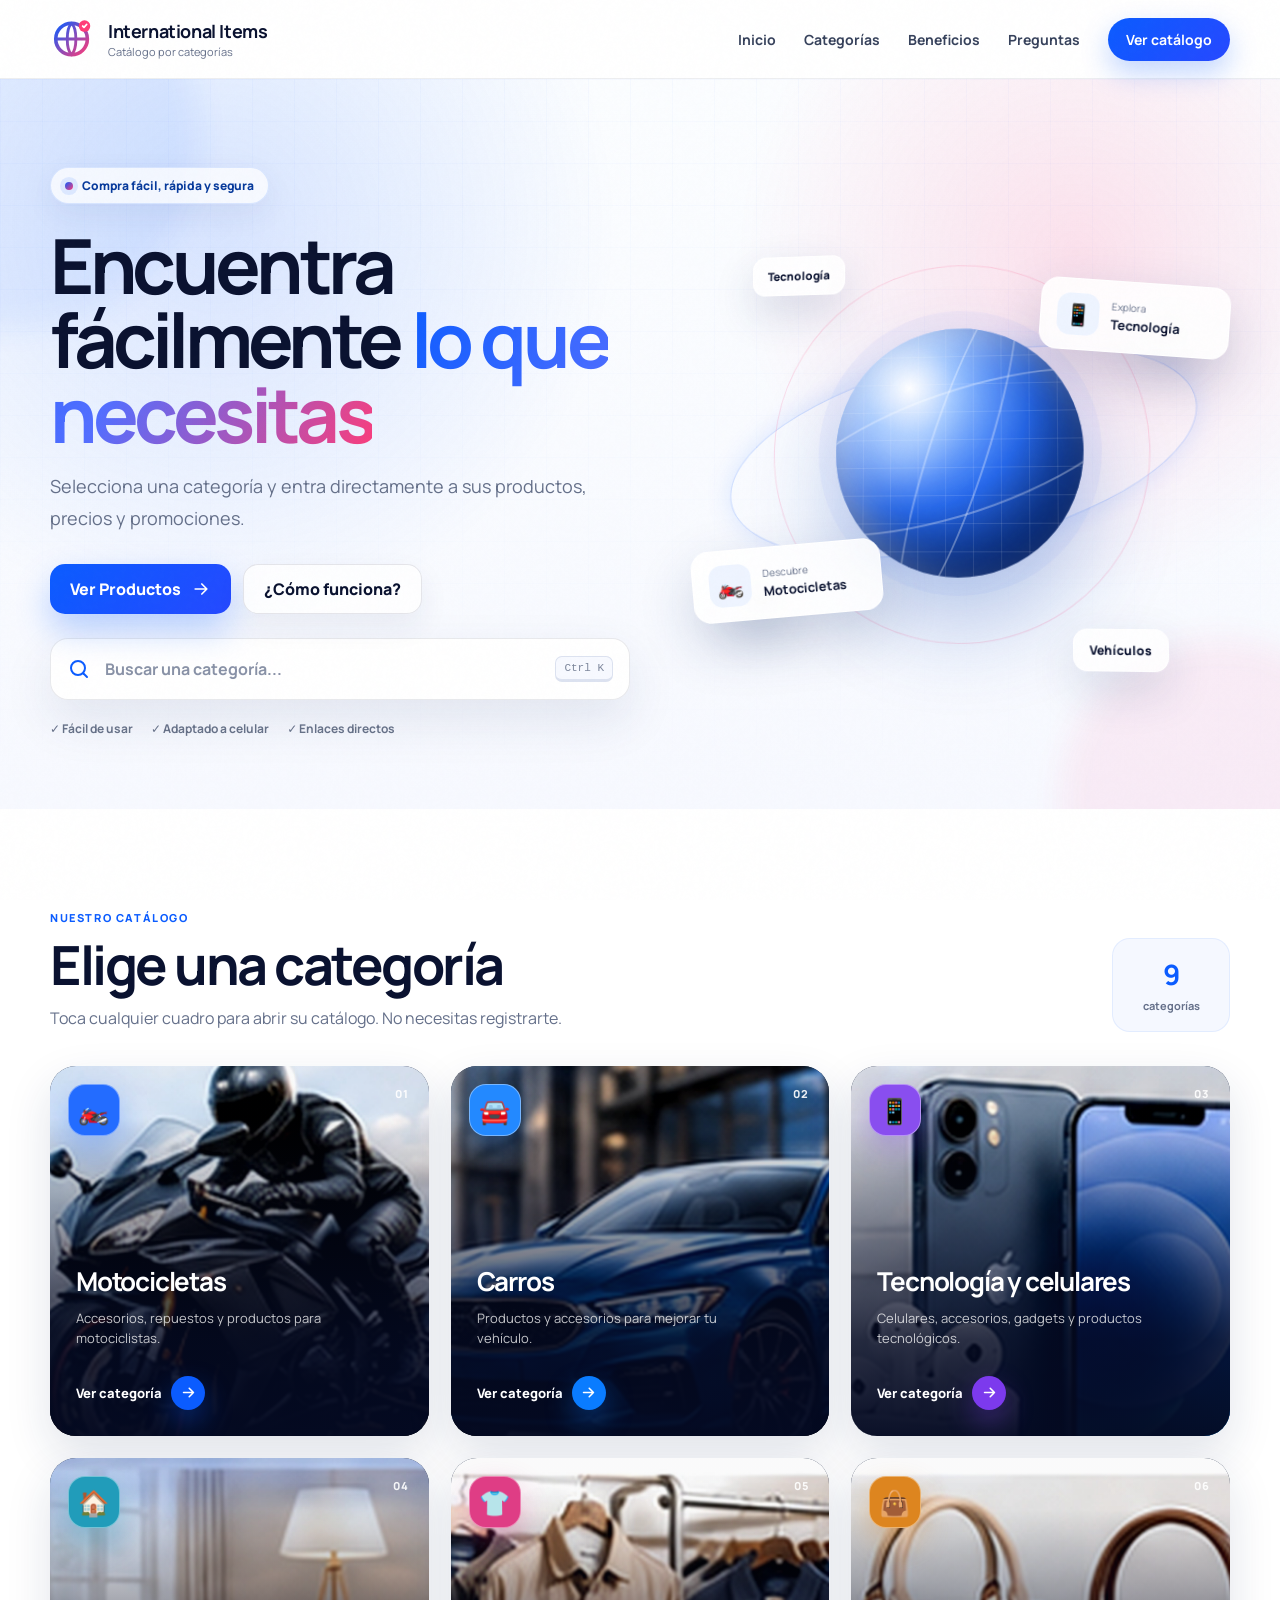
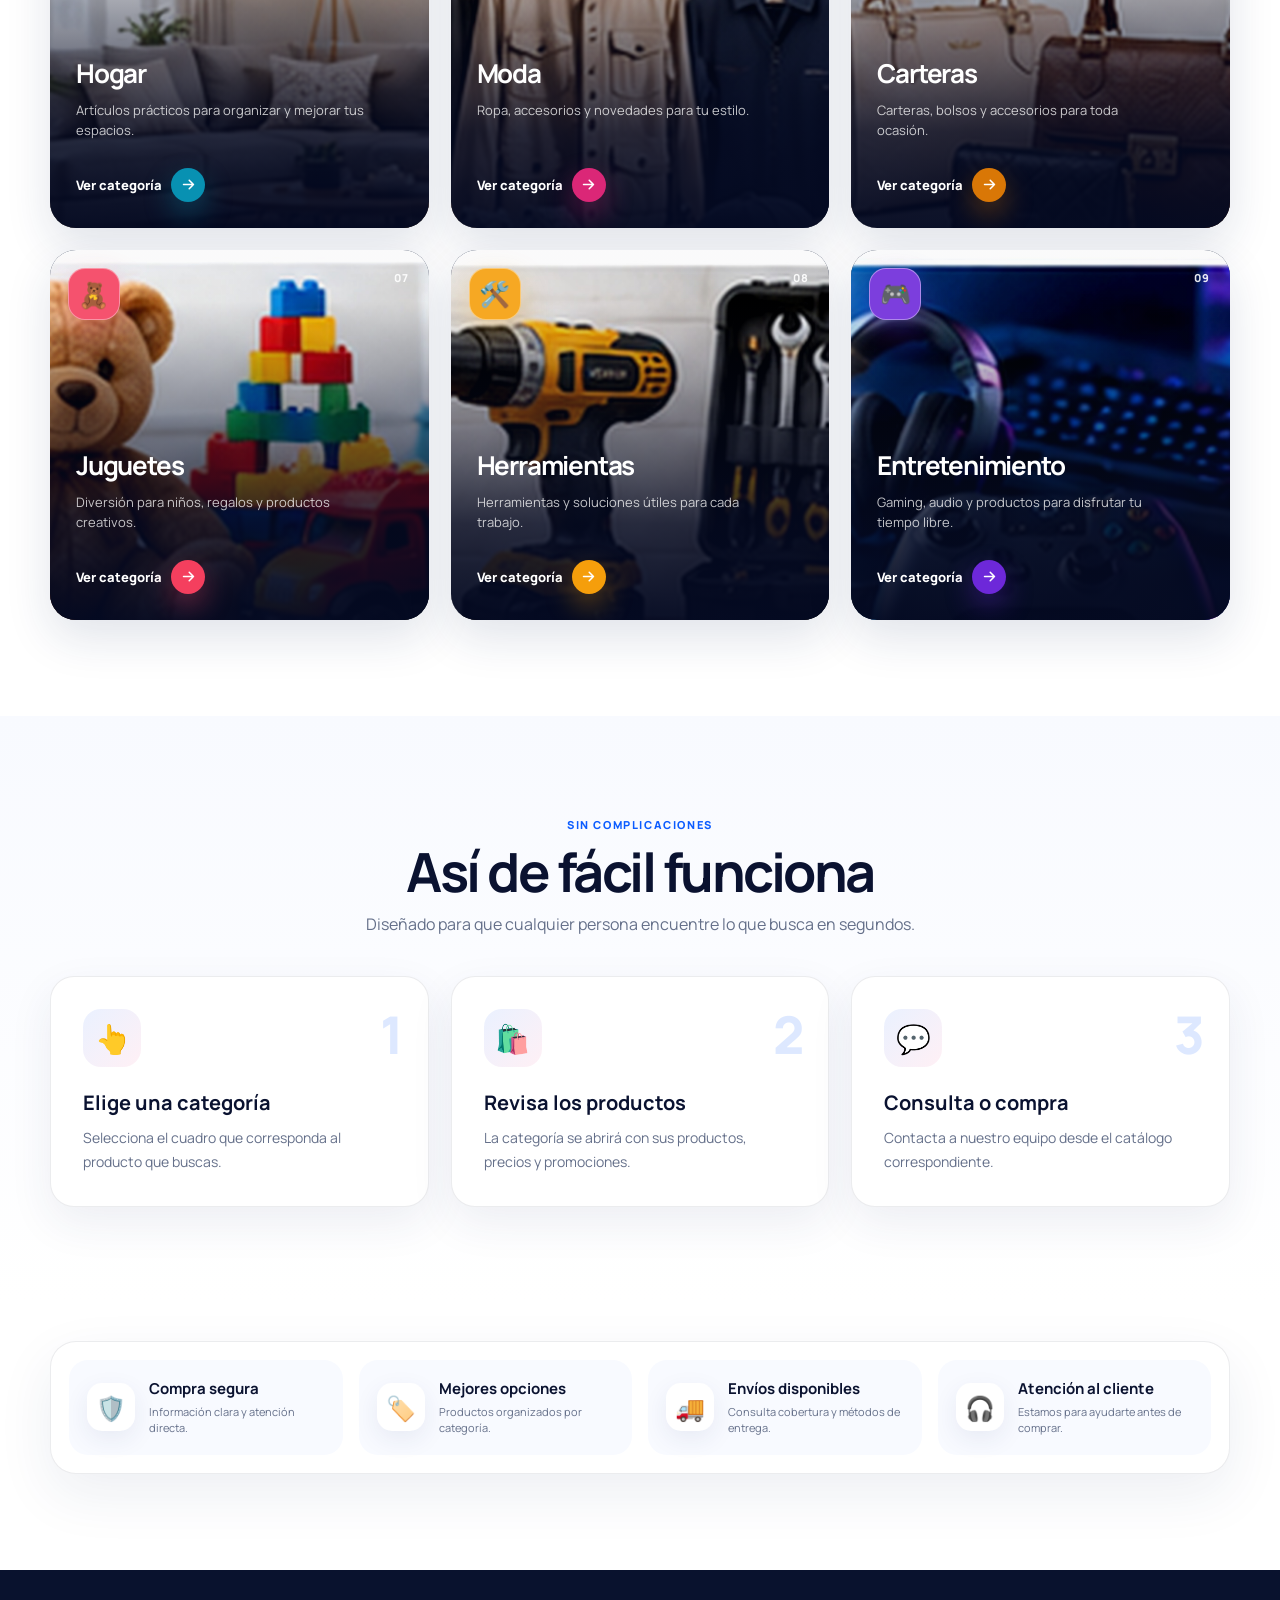
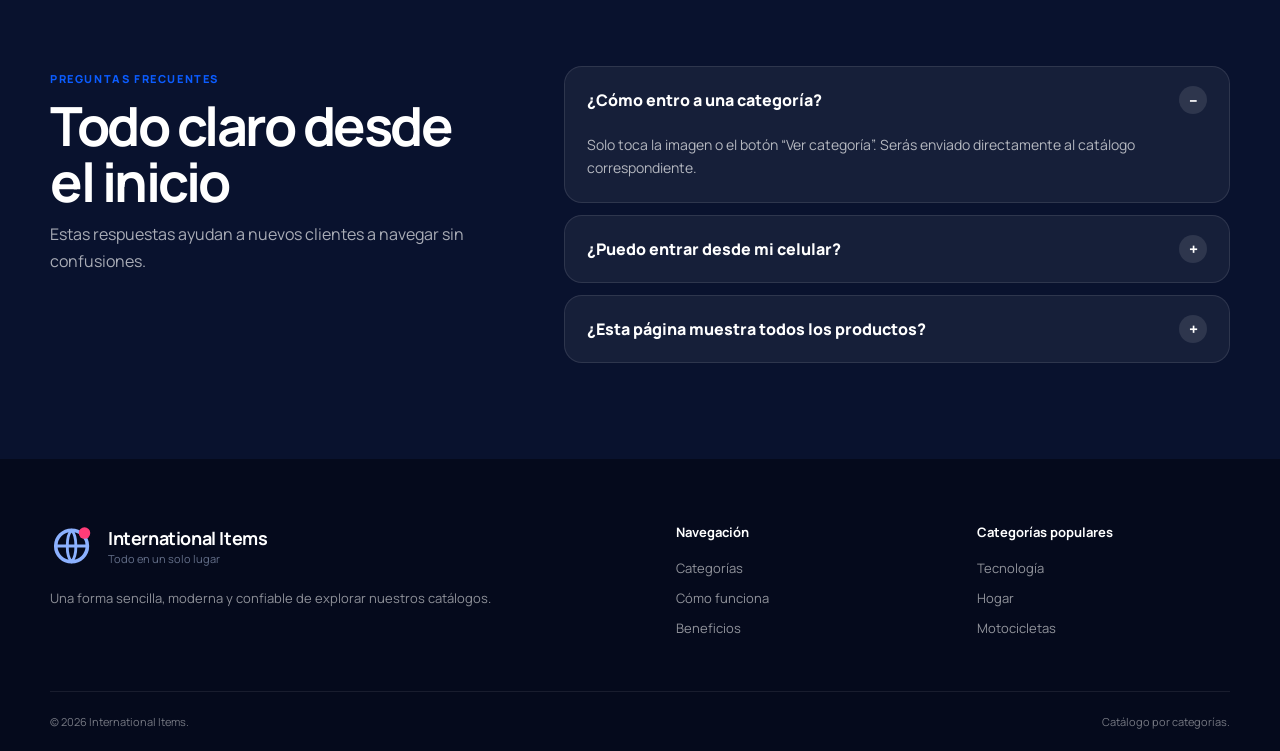
==== commit c36695f6: "Update index.html" ====
--- a/index.html
+++ b/index.html
@@ -65,7 +65,7 @@
 
           <div class="hero-actions">
             <a class="button button-primary" href="#categorias">
-              Explorar categorías
+              Ver Productos
               <svg viewBox="0 0 24 24" aria-hidden="true"><path d="M5 12h14M13 6l6 6-6 6"/></svg>
             </a>
             <a class="button button-secondary" href="#como-funciona">¿Cómo funciona?</a>
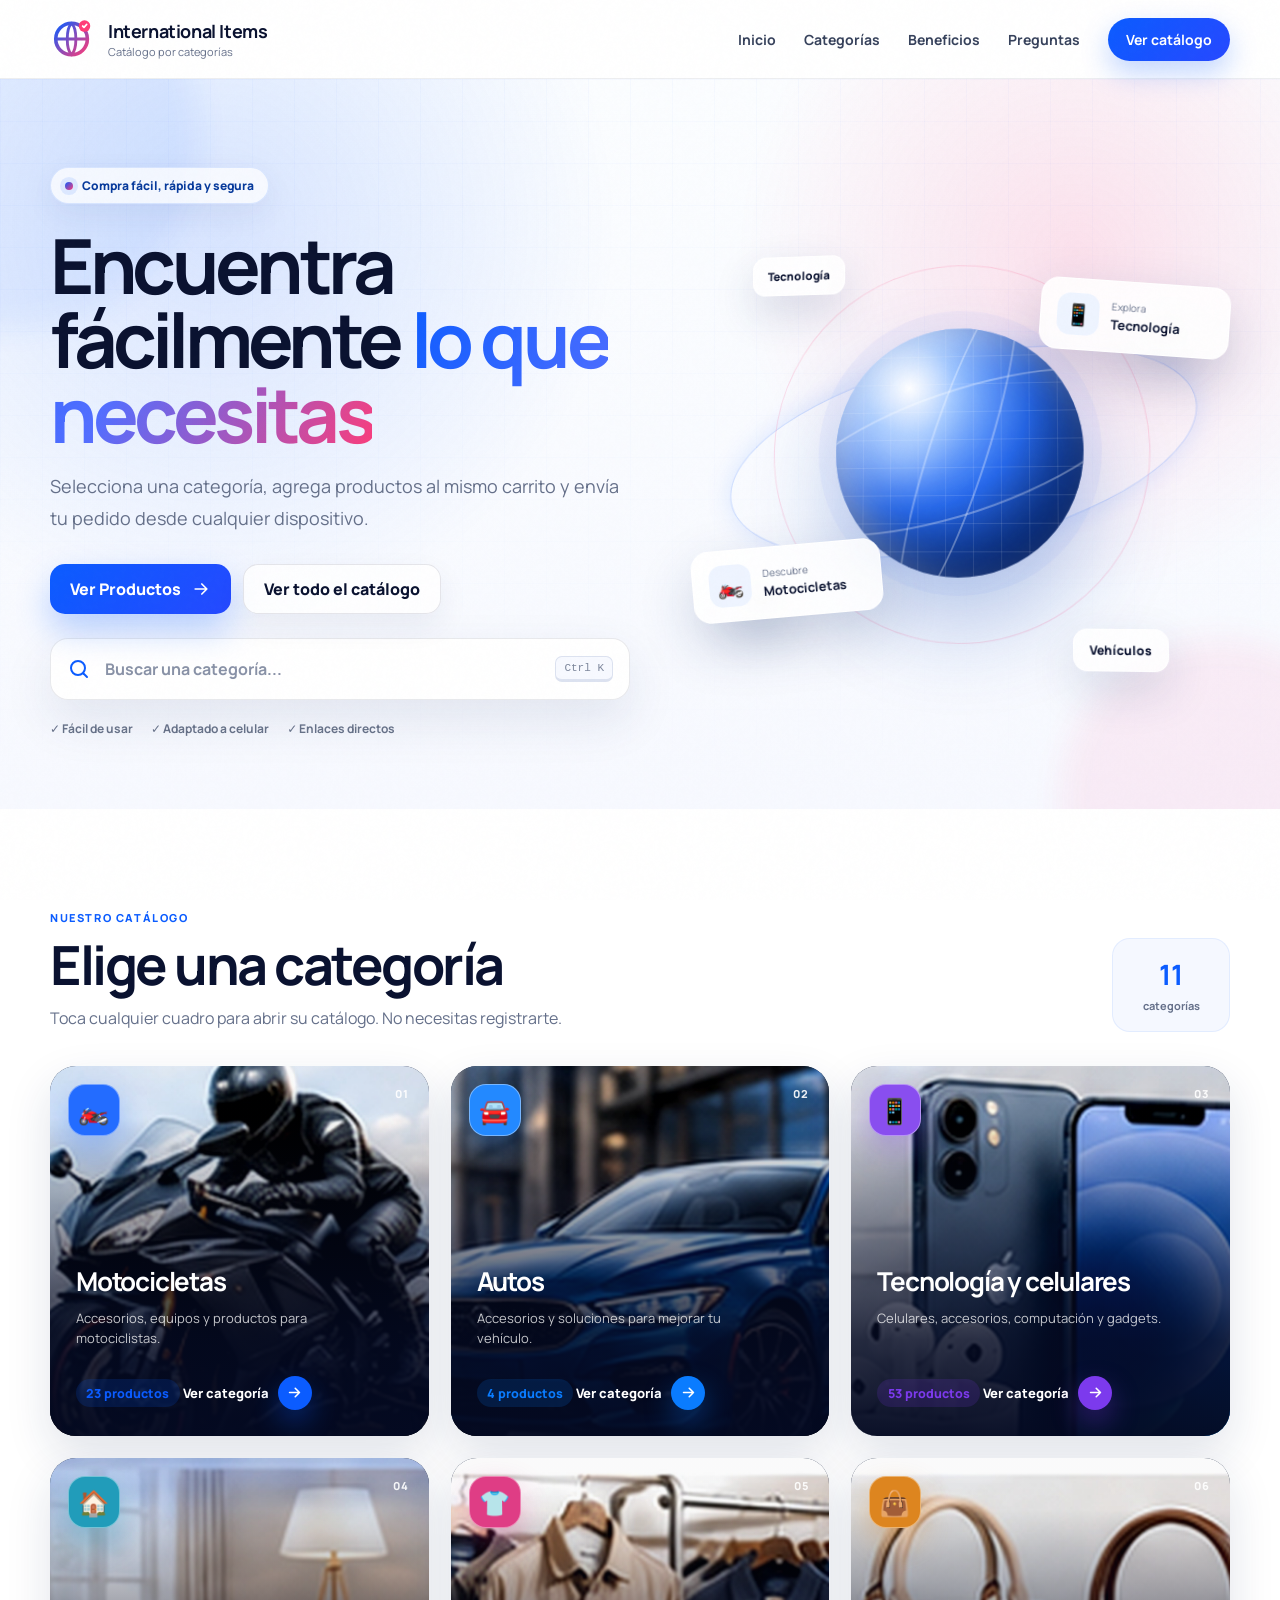
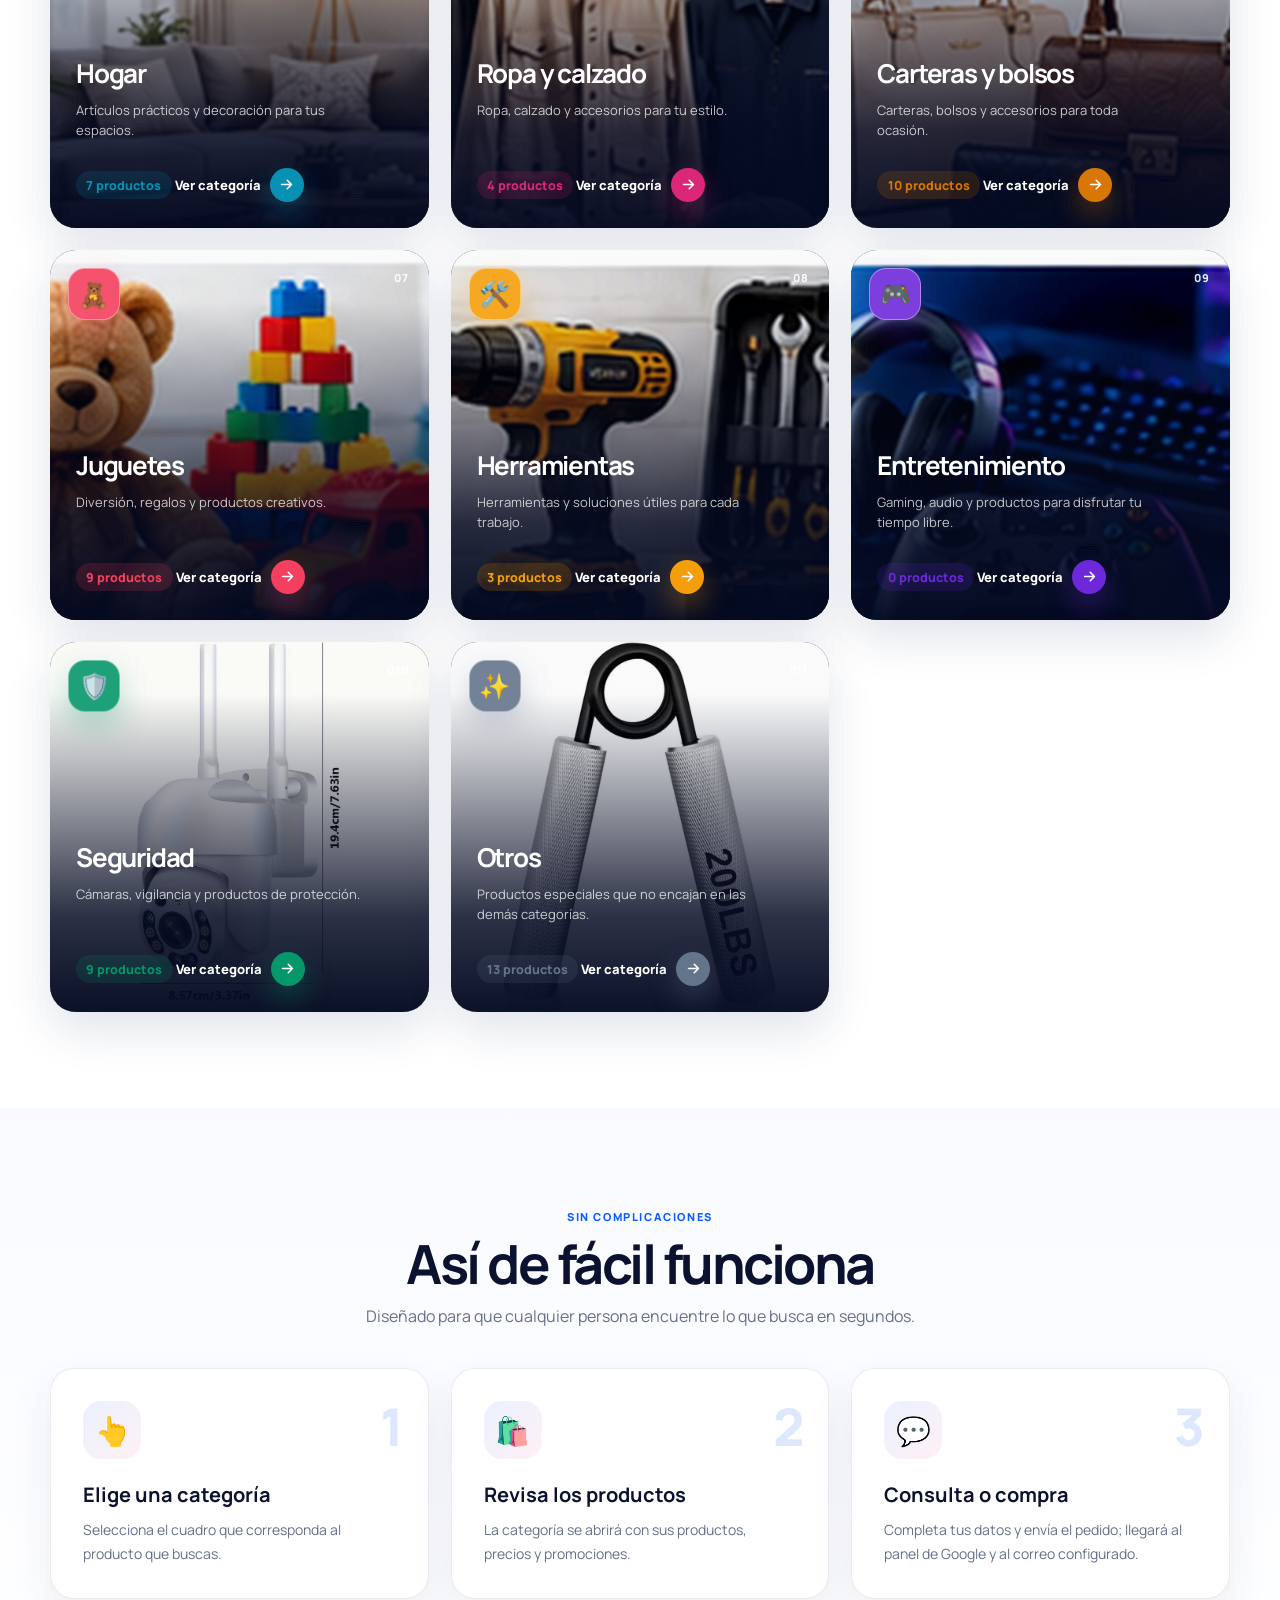
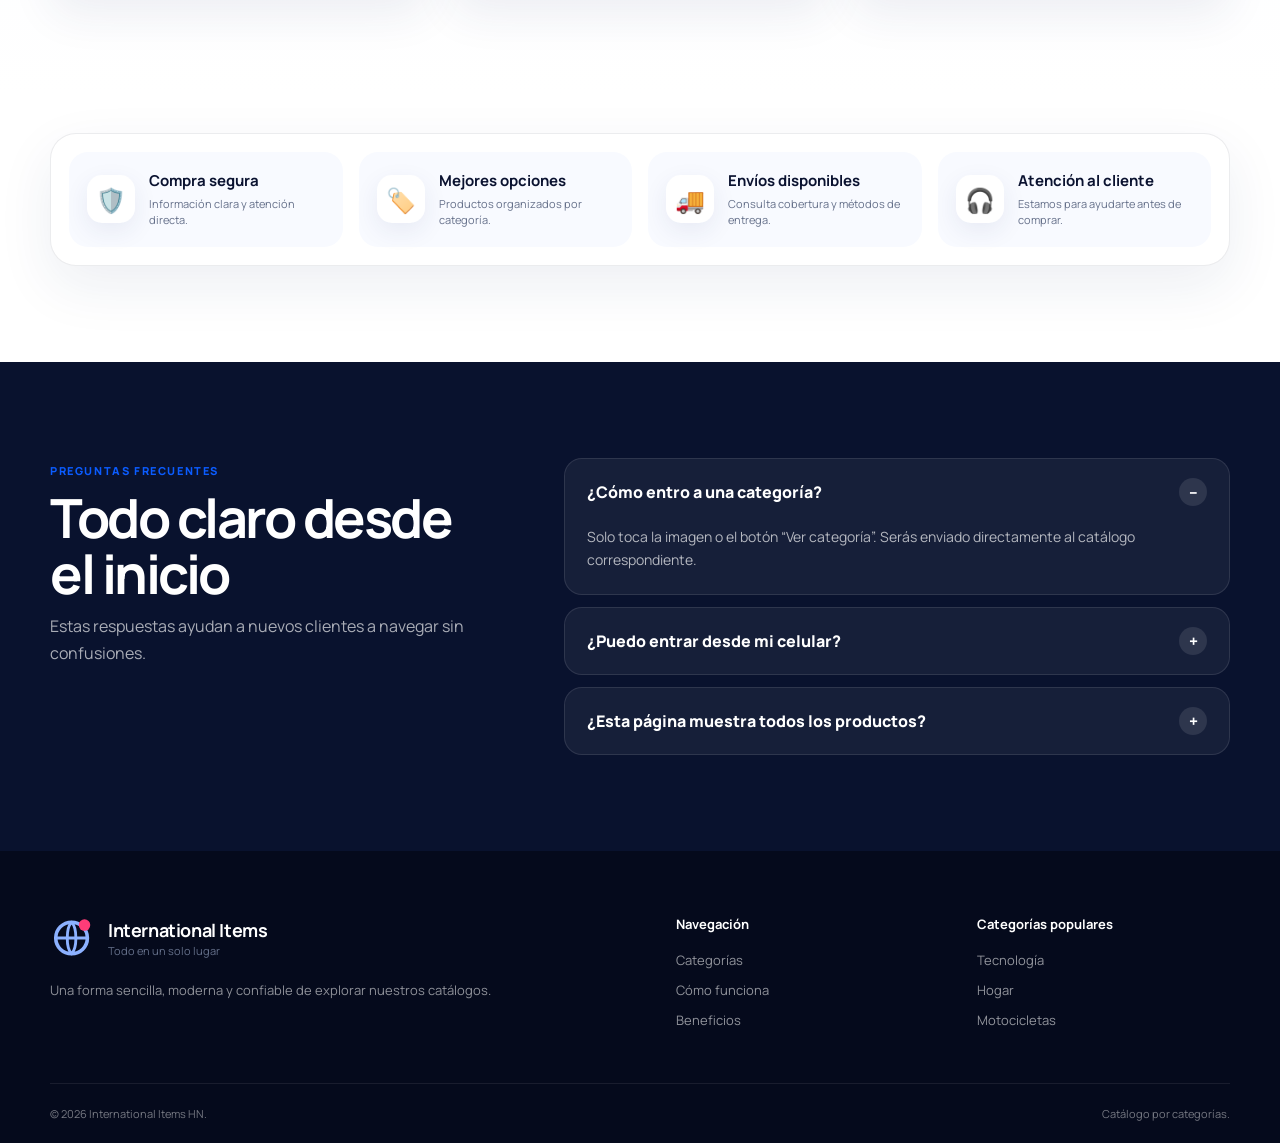
==== commit 3d58ea16: "Add files via upload" ====
--- a/index.html
+++ b/index.html
@@ -10,6 +10,9 @@
   <link rel="preconnect" href="https://fonts.googleapis.com">
   <link rel="preconnect" href="https://fonts.gstatic.com" crossorigin>
   <link href="https://fonts.googleapis.com/css2?family=Manrope:wght@400;500;600;700;800&display=swap" rel="stylesheet">
+  <link rel="icon" href="assets/favicon-32.png" type="image/png" />
+  <link rel="apple-touch-icon" href="assets/apple-touch-icon.png" />
+  <link rel="manifest" href="site.webmanifest" />
   <link rel="stylesheet" href="styles.css" />
 </head>
 <body>
@@ -61,14 +64,14 @@
         <div class="hero-copy">
           <span class="eyebrow"><span class="eyebrow-dot"></span> Compra fácil, rápida y segura</span>
           <h1>Encuentra fácilmente <span>lo que necesitas</span></h1>
-          <p>Selecciona una categoría y entra directamente a sus productos, precios y promociones.</p>
+          <p>Selecciona una categoría, agrega productos al mismo carrito y envía tu pedido desde cualquier dispositivo.</p>
 
           <div class="hero-actions">
             <a class="button button-primary" href="#categorias">
               Ver Productos
               <svg viewBox="0 0 24 24" aria-hidden="true"><path d="M5 12h14M13 6l6 6-6 6"/></svg>
             </a>
-            <a class="button button-secondary" href="#como-funciona">¿Cómo funciona?</a>
+            <a class="button button-secondary" href="catalogo/">Ver todo el catálogo</a>
           </div>
 
           <div class="quick-search" role="search">
@@ -118,7 +121,7 @@
             <h2>Elige una categoría</h2>
             <p>Toca cualquier cuadro para abrir su catálogo. No necesitas registrarte.</p>
           </div>
-          <div class="category-count"><strong id="visible-count">9</strong><span>categorías</span></div>
+          <div class="category-count"><strong id="visible-count">11</strong><span>categorías</span></div>
         </div>
 
         <div class="mobile-category-select">
@@ -165,7 +168,7 @@
             <span class="step-number">3</span>
             <div class="step-icon">💬</div>
             <h3>Consulta o compra</h3>
-            <p>Contacta a nuestro equipo desde el catálogo correspondiente.</p>
+            <p>Completa tus datos y envía el pedido; llegará al panel de Google y al correo configurado.</p>
           </article>
         </div>
       </div>
@@ -211,7 +214,7 @@
           </details>
           <details>
             <summary>¿Esta página muestra todos los productos?</summary>
-            <p>Esta es la página inicial. Cada categoría abre su propia página con los productos, precios y detalles.</p>
+            <p>Cada categoría muestra sus productos, pero el carrito se comparte entre todas porque todo funciona bajo el mismo dominio.</p>
           </details>
         </div>
       </div>
@@ -243,7 +246,7 @@
       </div>
     </div>
     <div class="container footer-bottom">
-      <span>© <span id="current-year"></span> International Items.</span>
+      <span>© <span id="current-year"></span> International Items HN.</span>
       <span>Catálogo por categorías.</span>
     </div>
   </footer>
--- a/styles.css
+++ b/styles.css
@@ -252,3 +252,5 @@
   html { scroll-behavior: auto; }
   *, *::before, *::after { animation-duration: .001ms !important; animation-iteration-count: 1 !important; transition-duration: .001ms !important; }
 }
+
+.card-product-count{display:inline-flex;margin-top:.45rem;padding:.35rem .65rem;border-radius:999px;background:color-mix(in srgb,var(--accent) 16%,transparent);color:var(--accent);font-weight:800;font-size:.78rem}.category-card[data-count="0"]{opacity:.78}
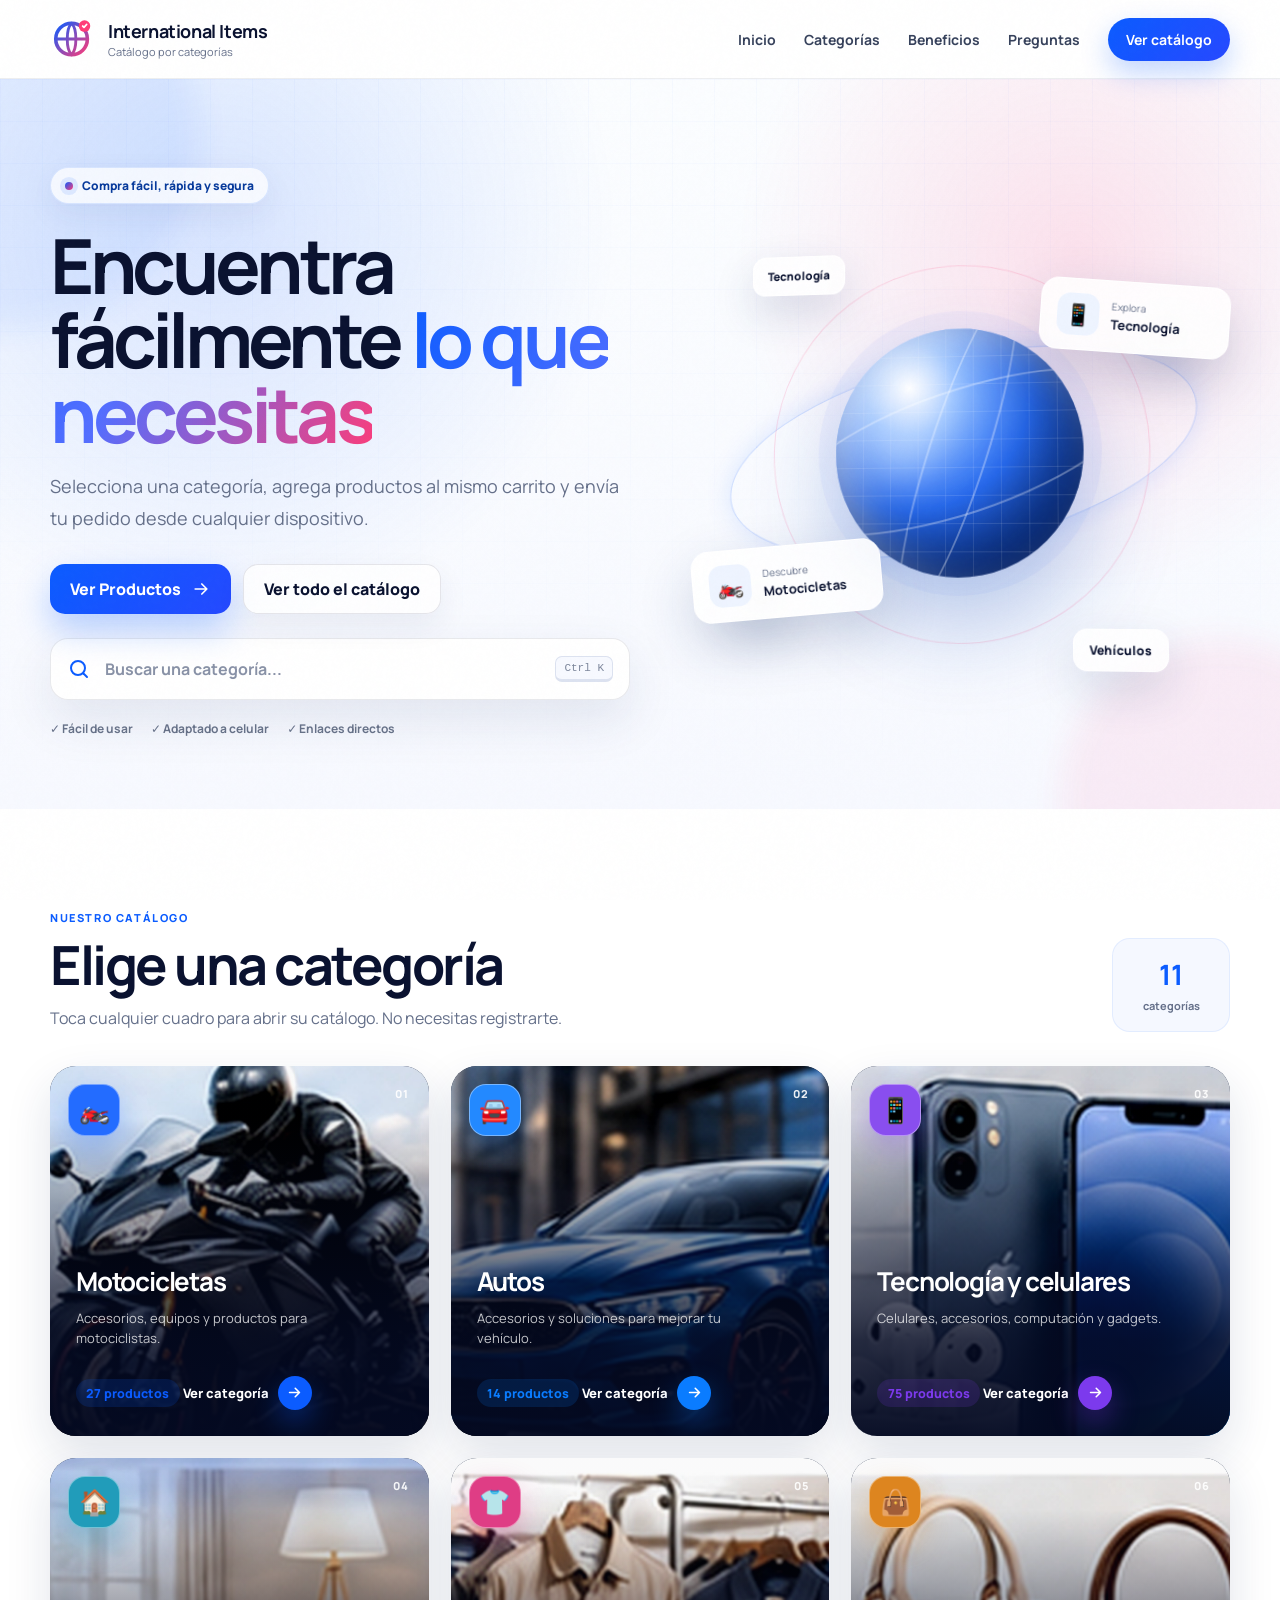
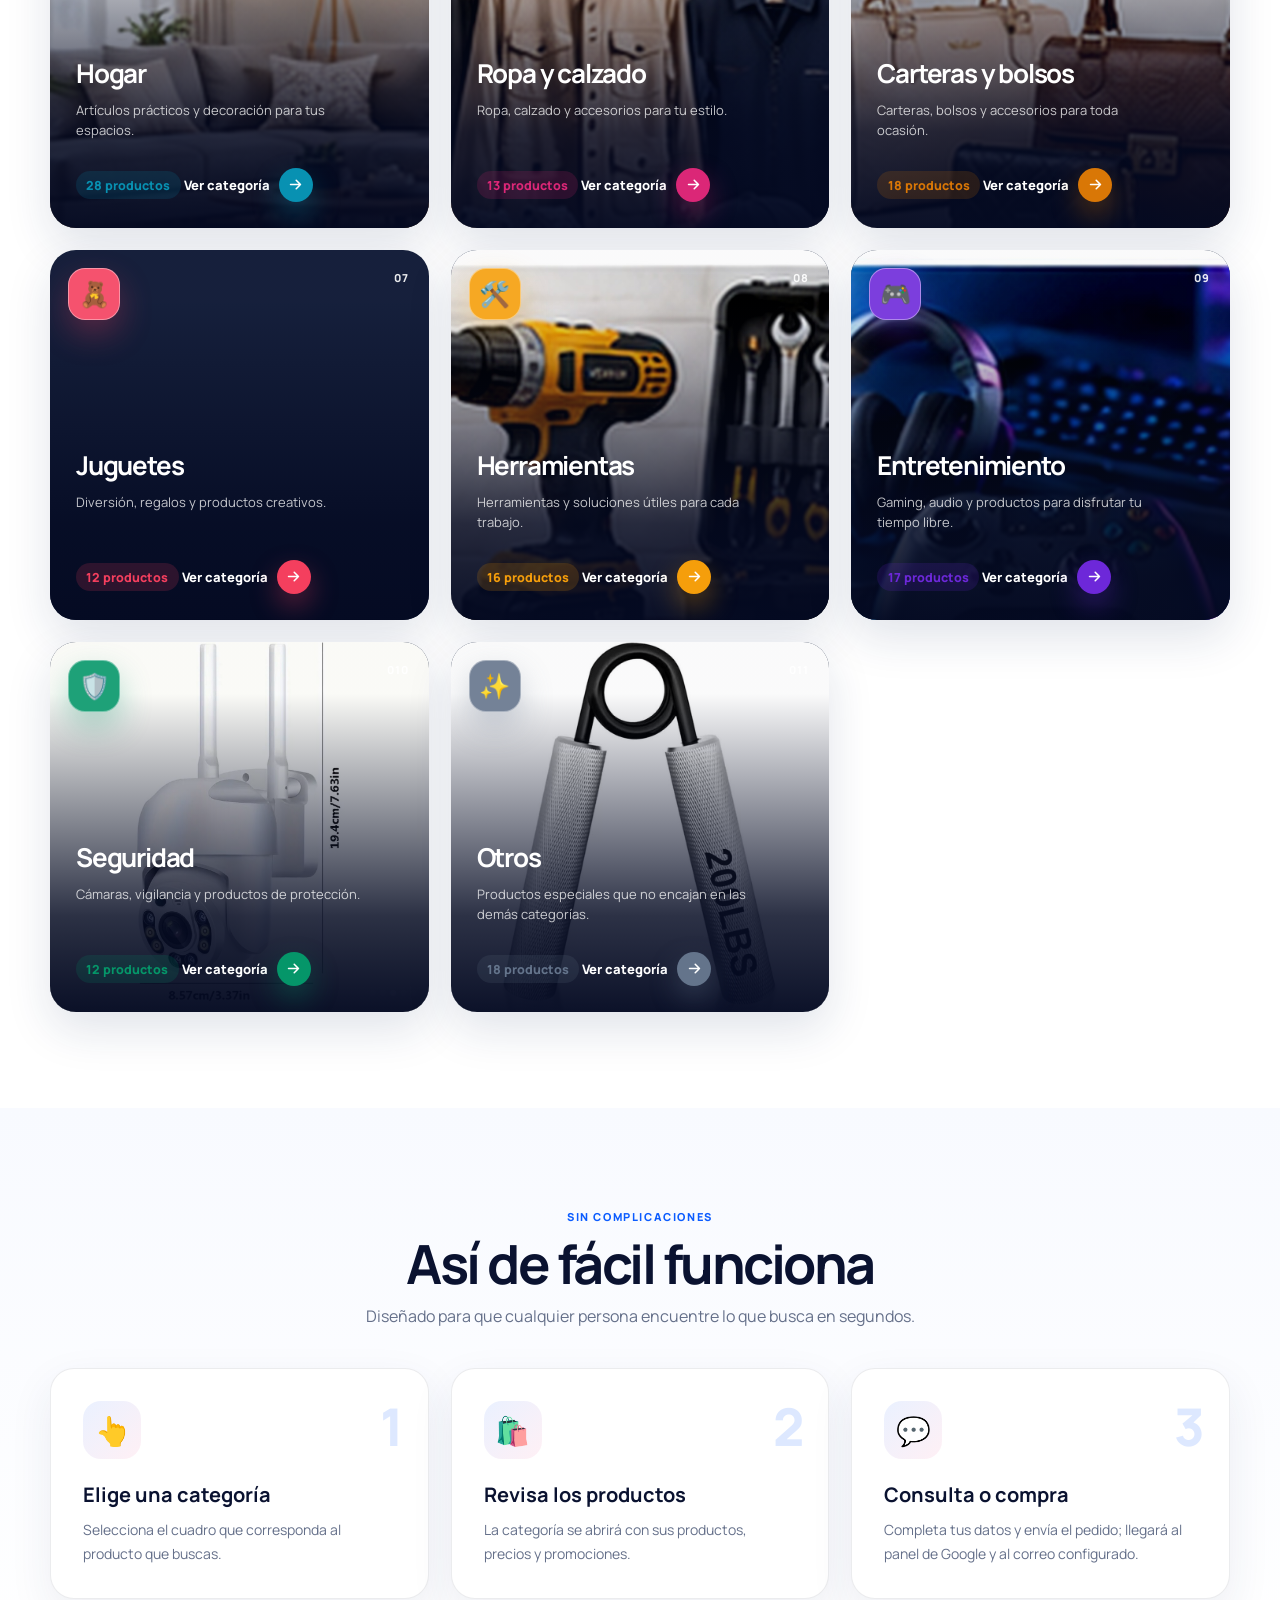
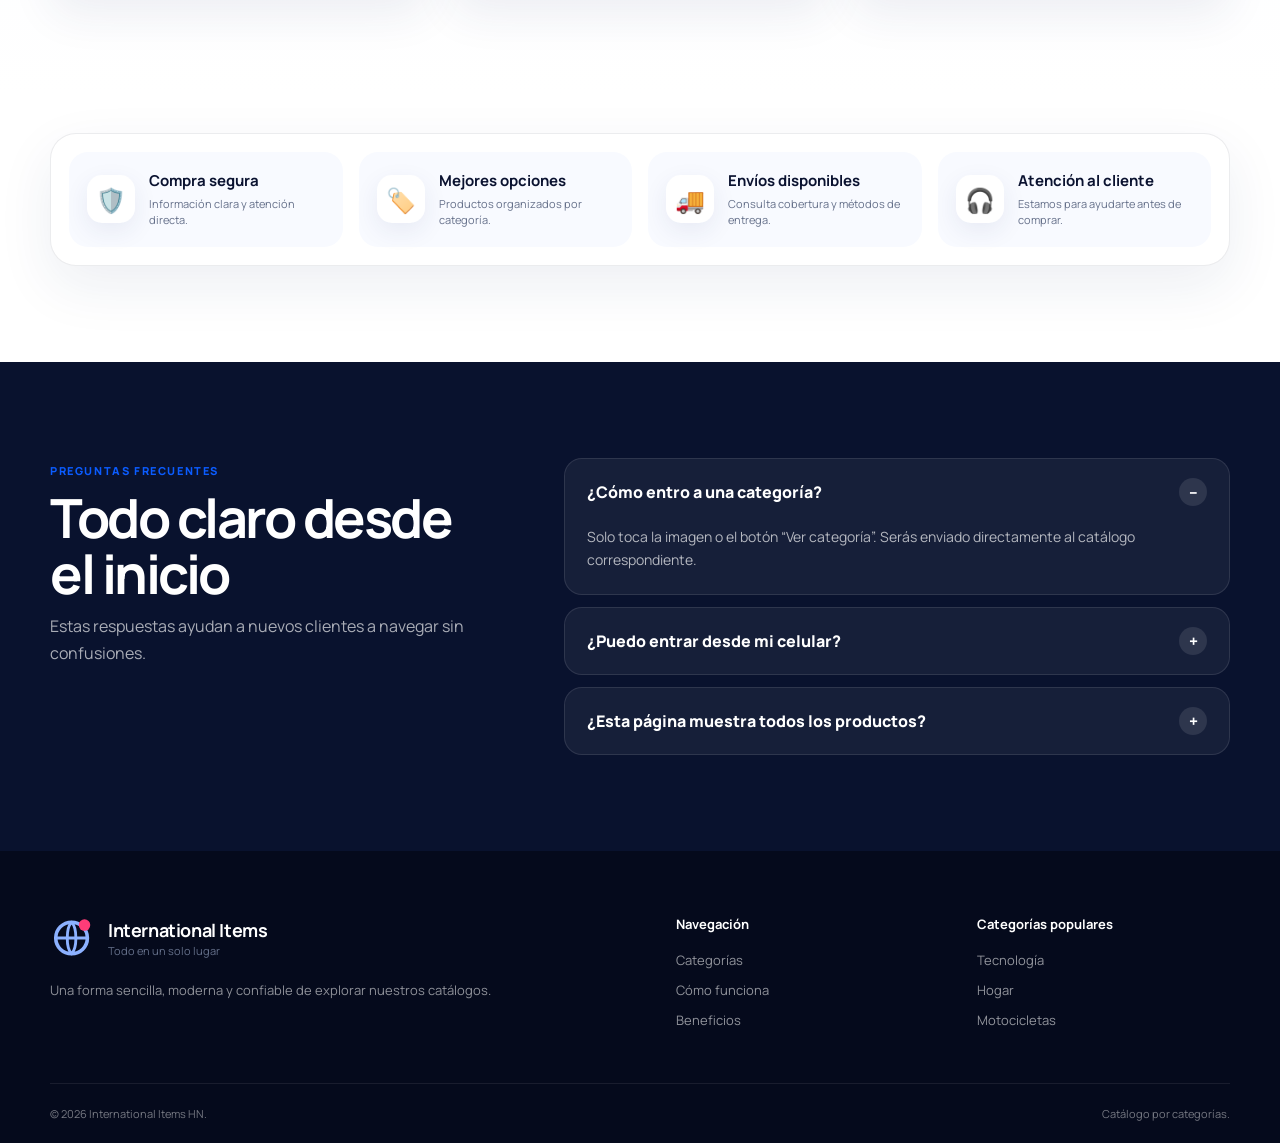
==== commit 81fd35c9: "Add files via upload" ====
--- a/index.html
+++ b/index.html
@@ -254,6 +254,6 @@
   <div class="toast" id="toast" role="status" aria-live="polite"></div>
 
   <script src="config.js"></script>
-  <script src="script.js"></script>
+  <script src="script.js?v=20260805-1"></script>
 </body>
 </html>
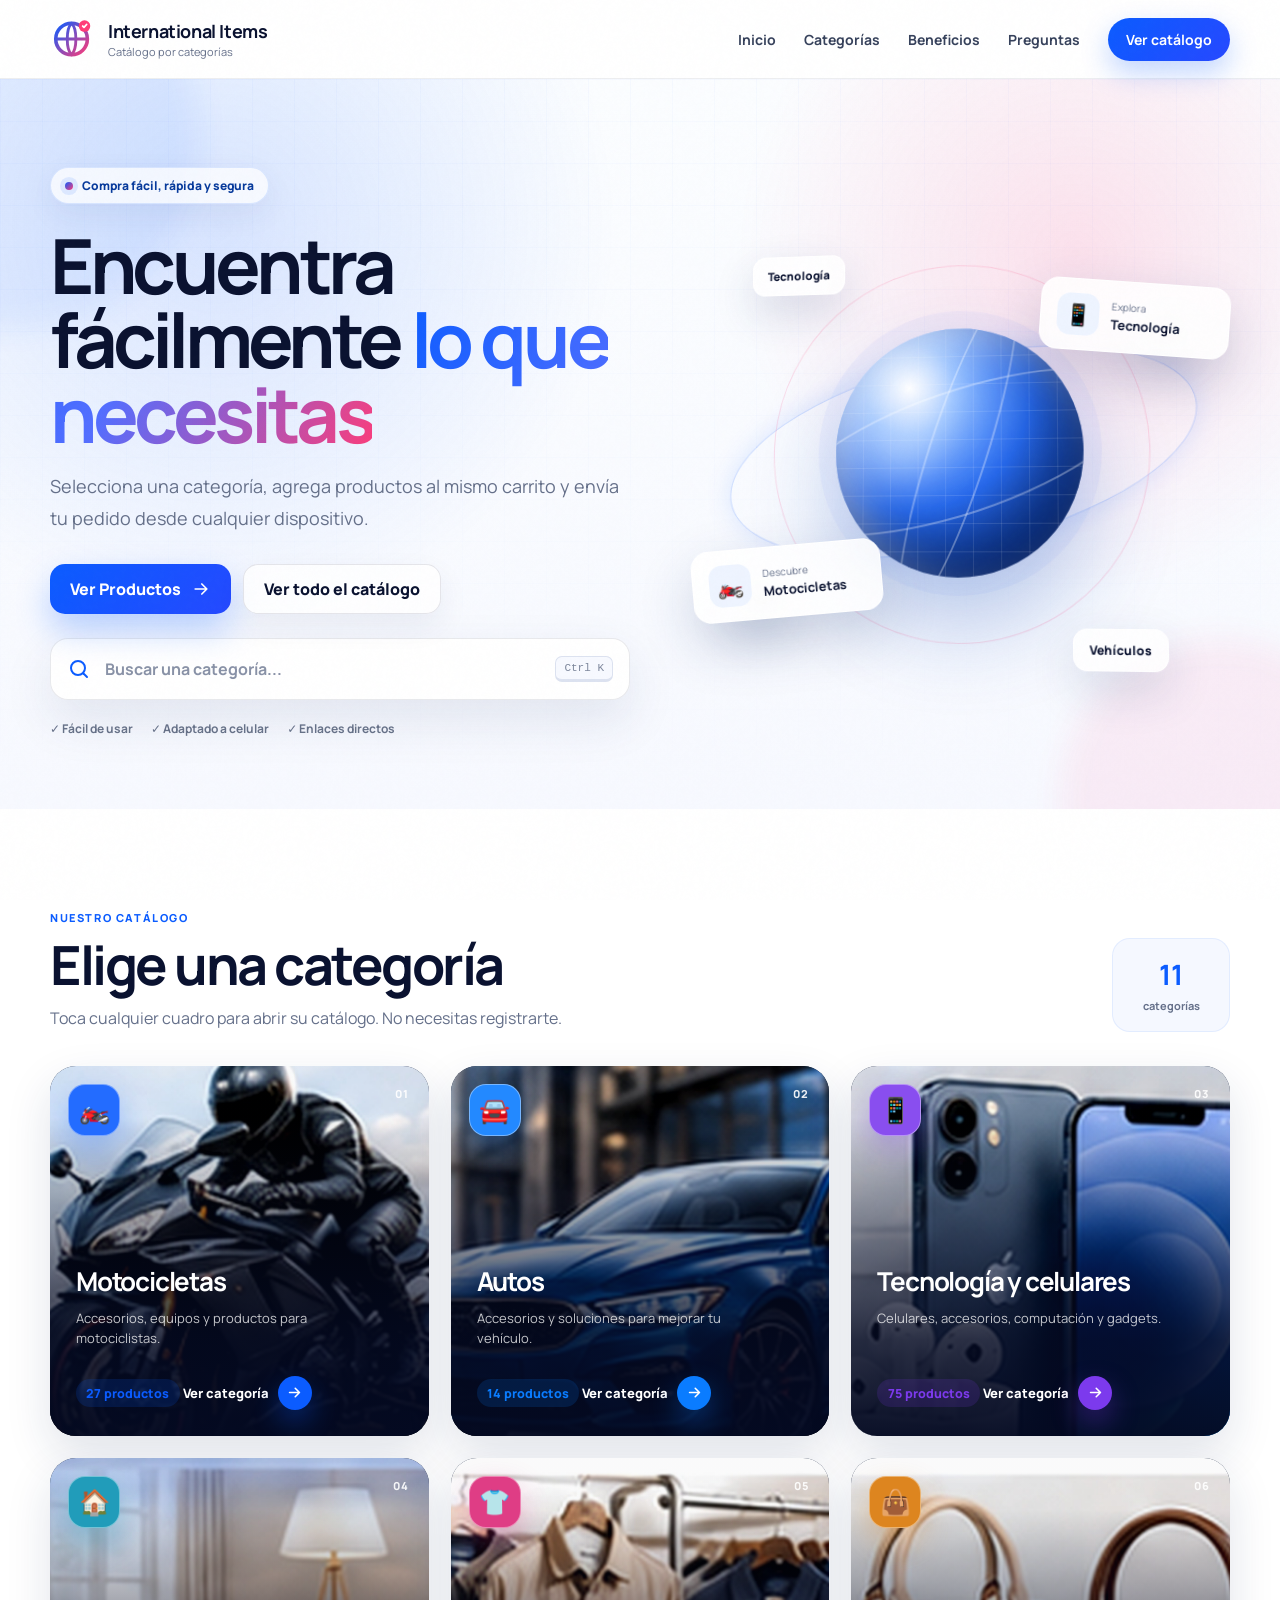
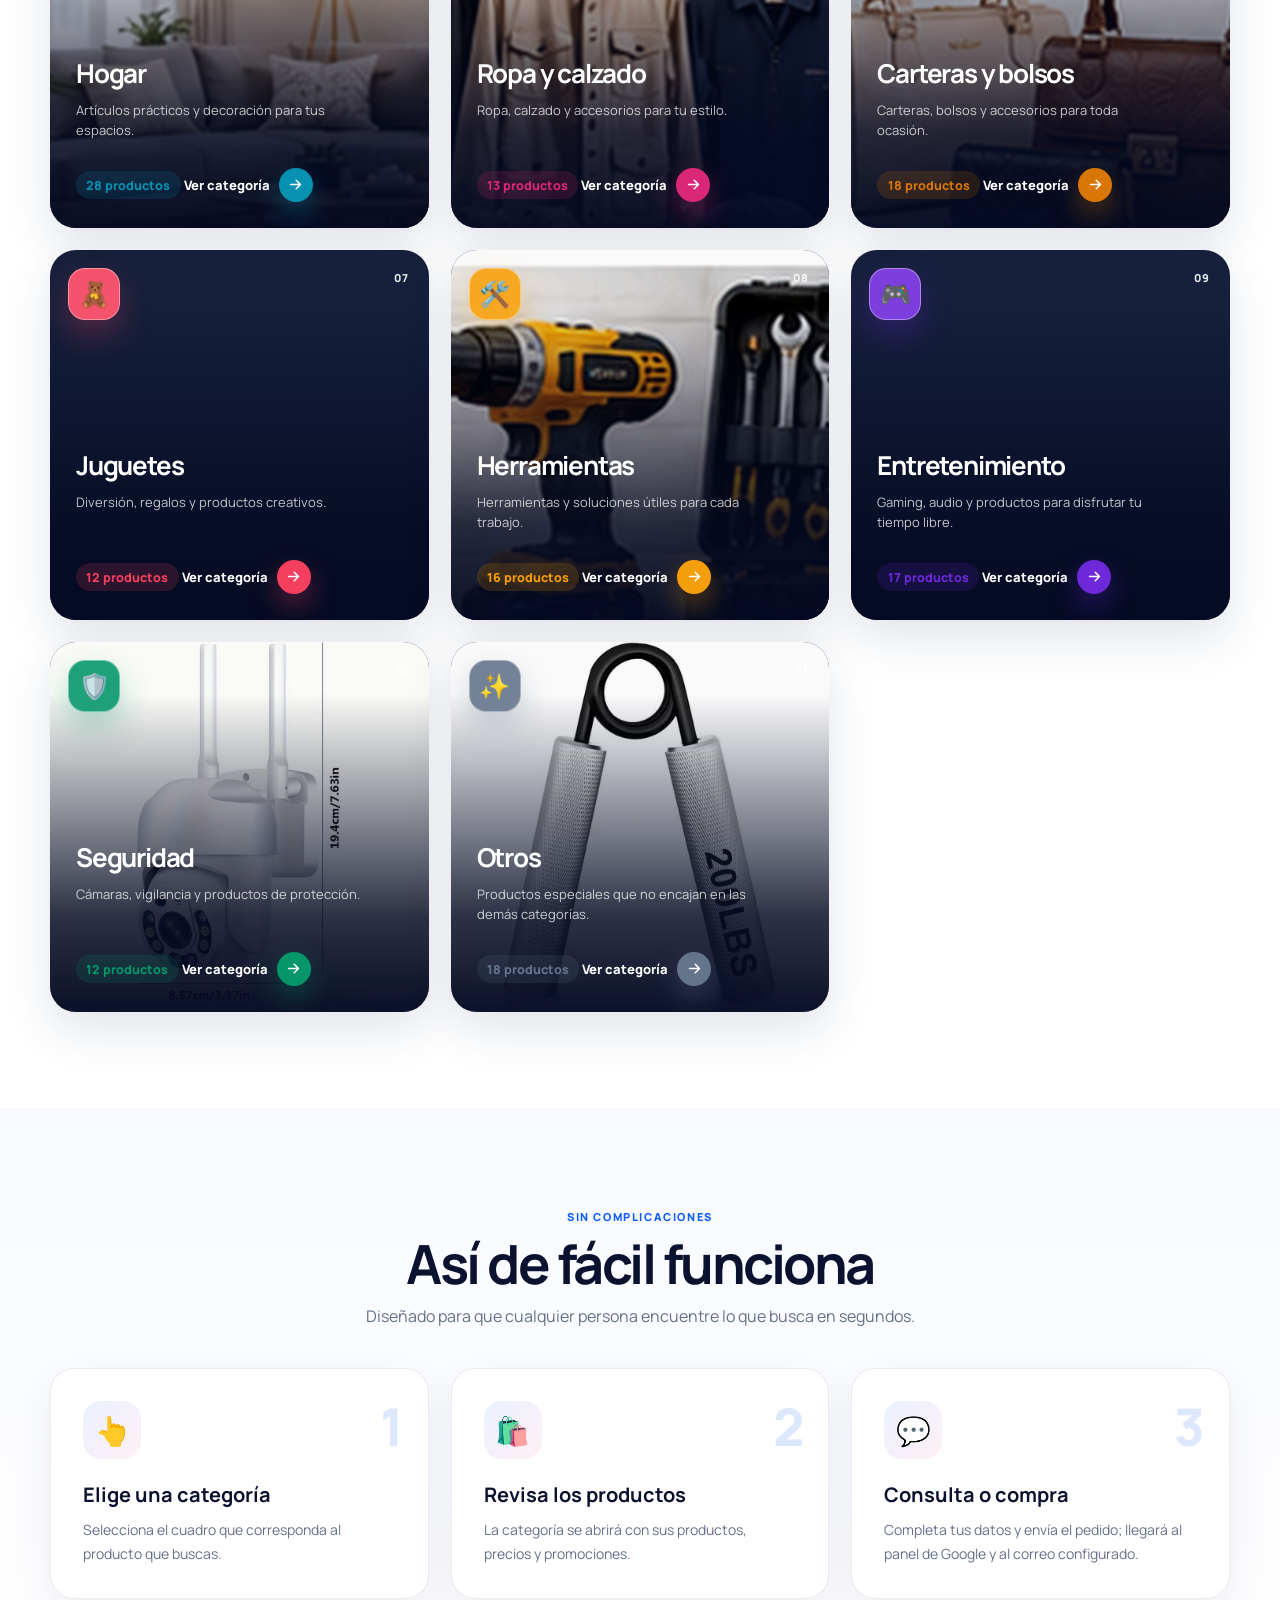
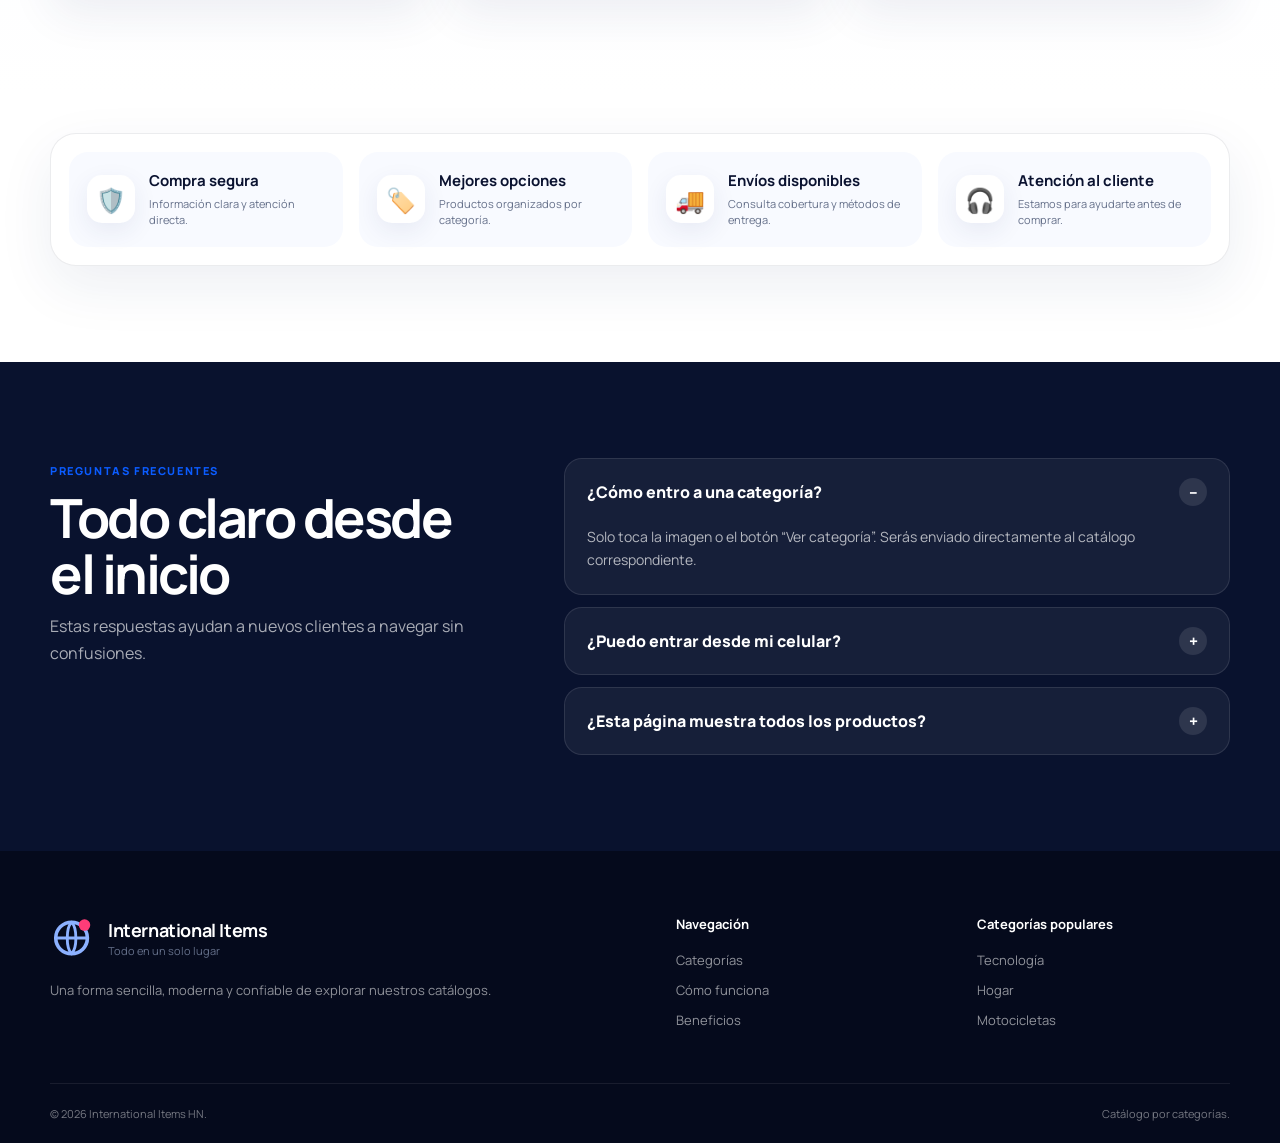
==== commit 75e2ce52: "Add files via upload" ====
--- a/index.html
+++ b/index.html
@@ -254,6 +254,6 @@
   <div class="toast" id="toast" role="status" aria-live="polite"></div>
 
   <script src="config.js"></script>
-  <script src="script.js?v=20260805-1"></script>
+  <script src="script.js?v=20260805-auto1"></script>
 </body>
 </html>
